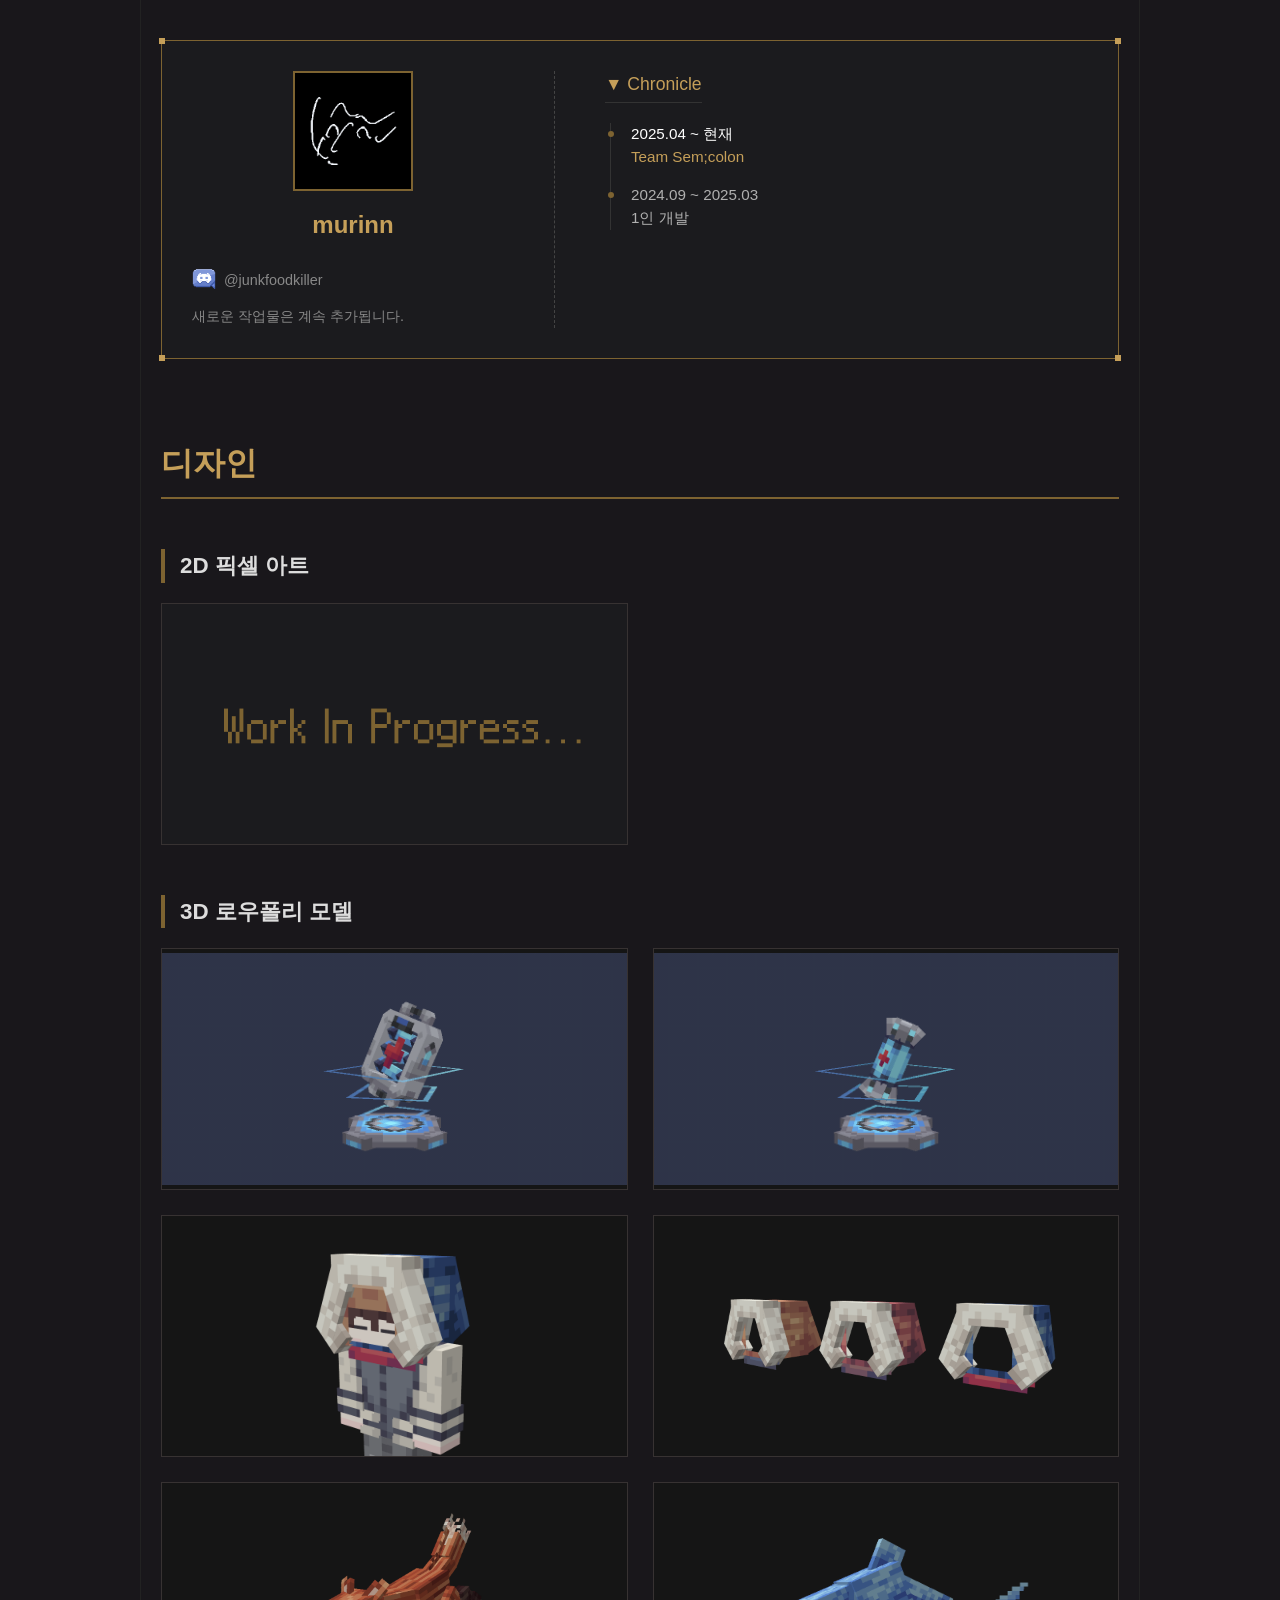
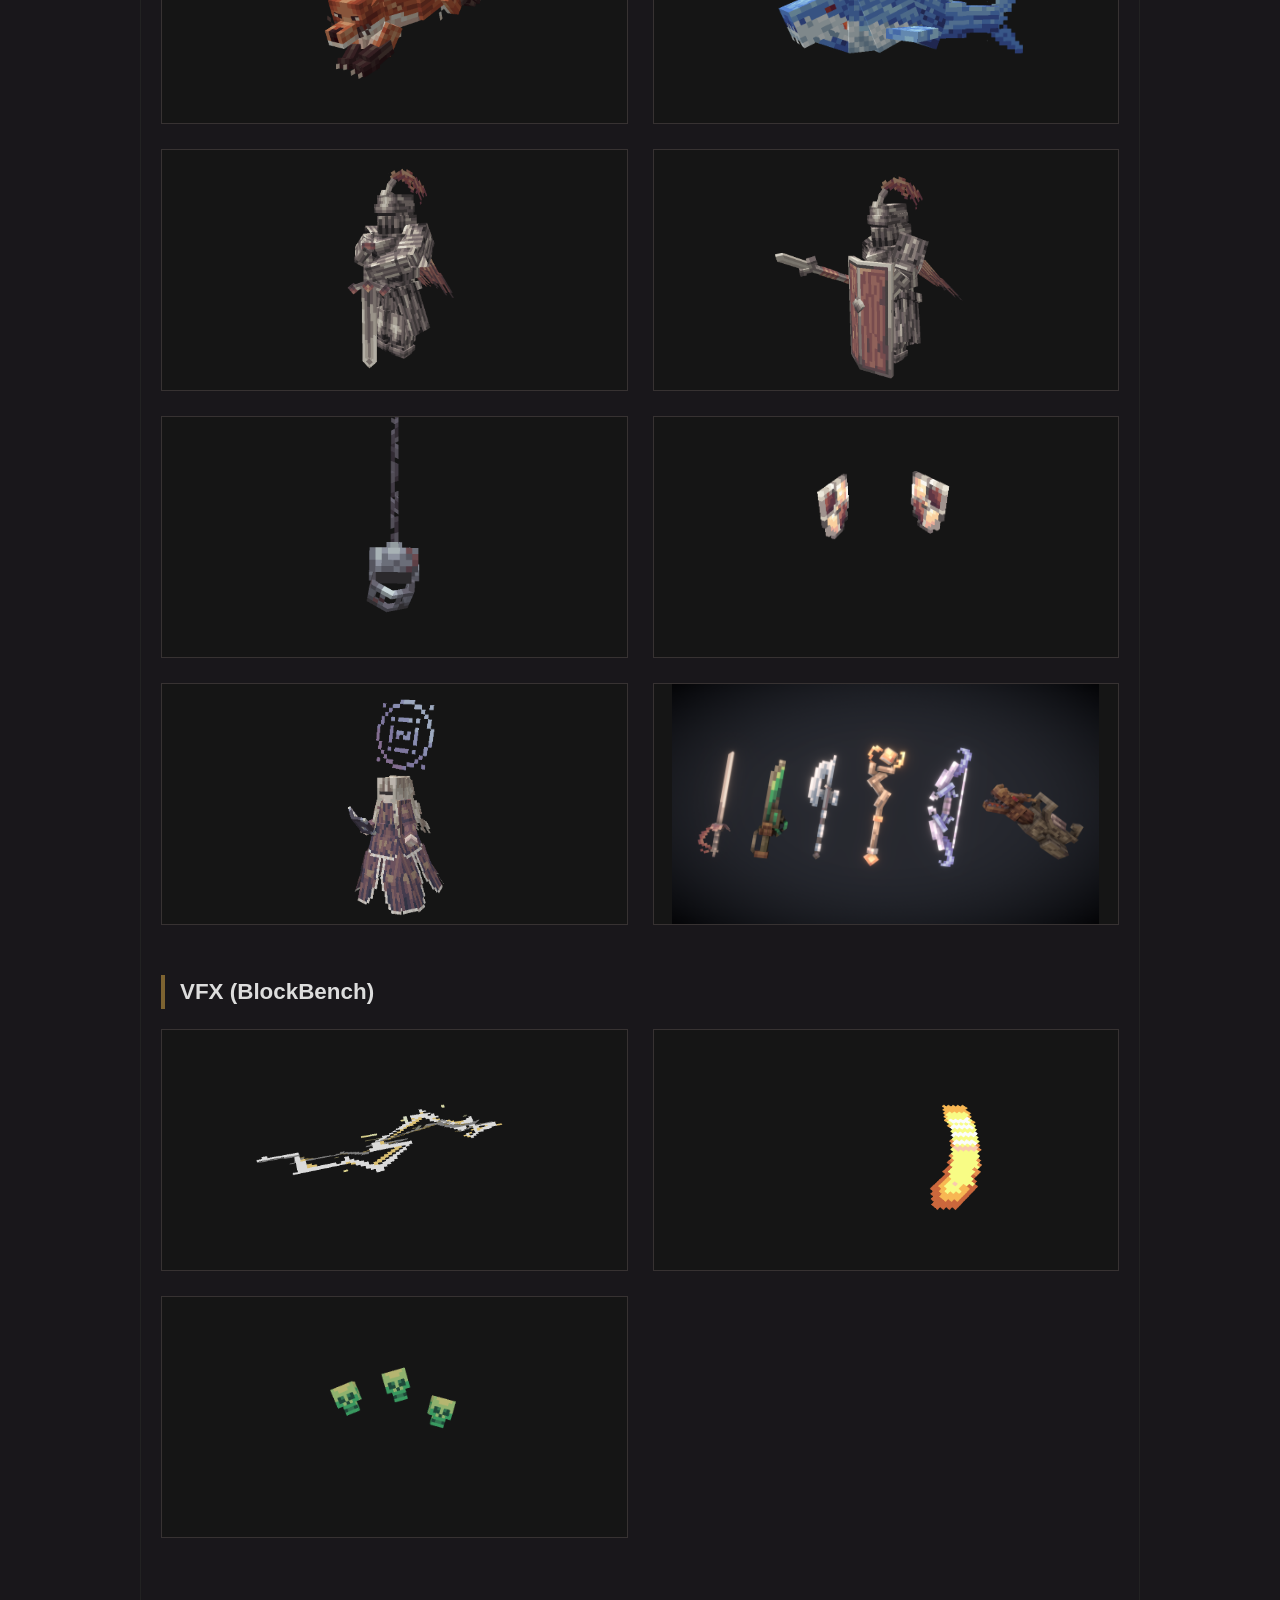
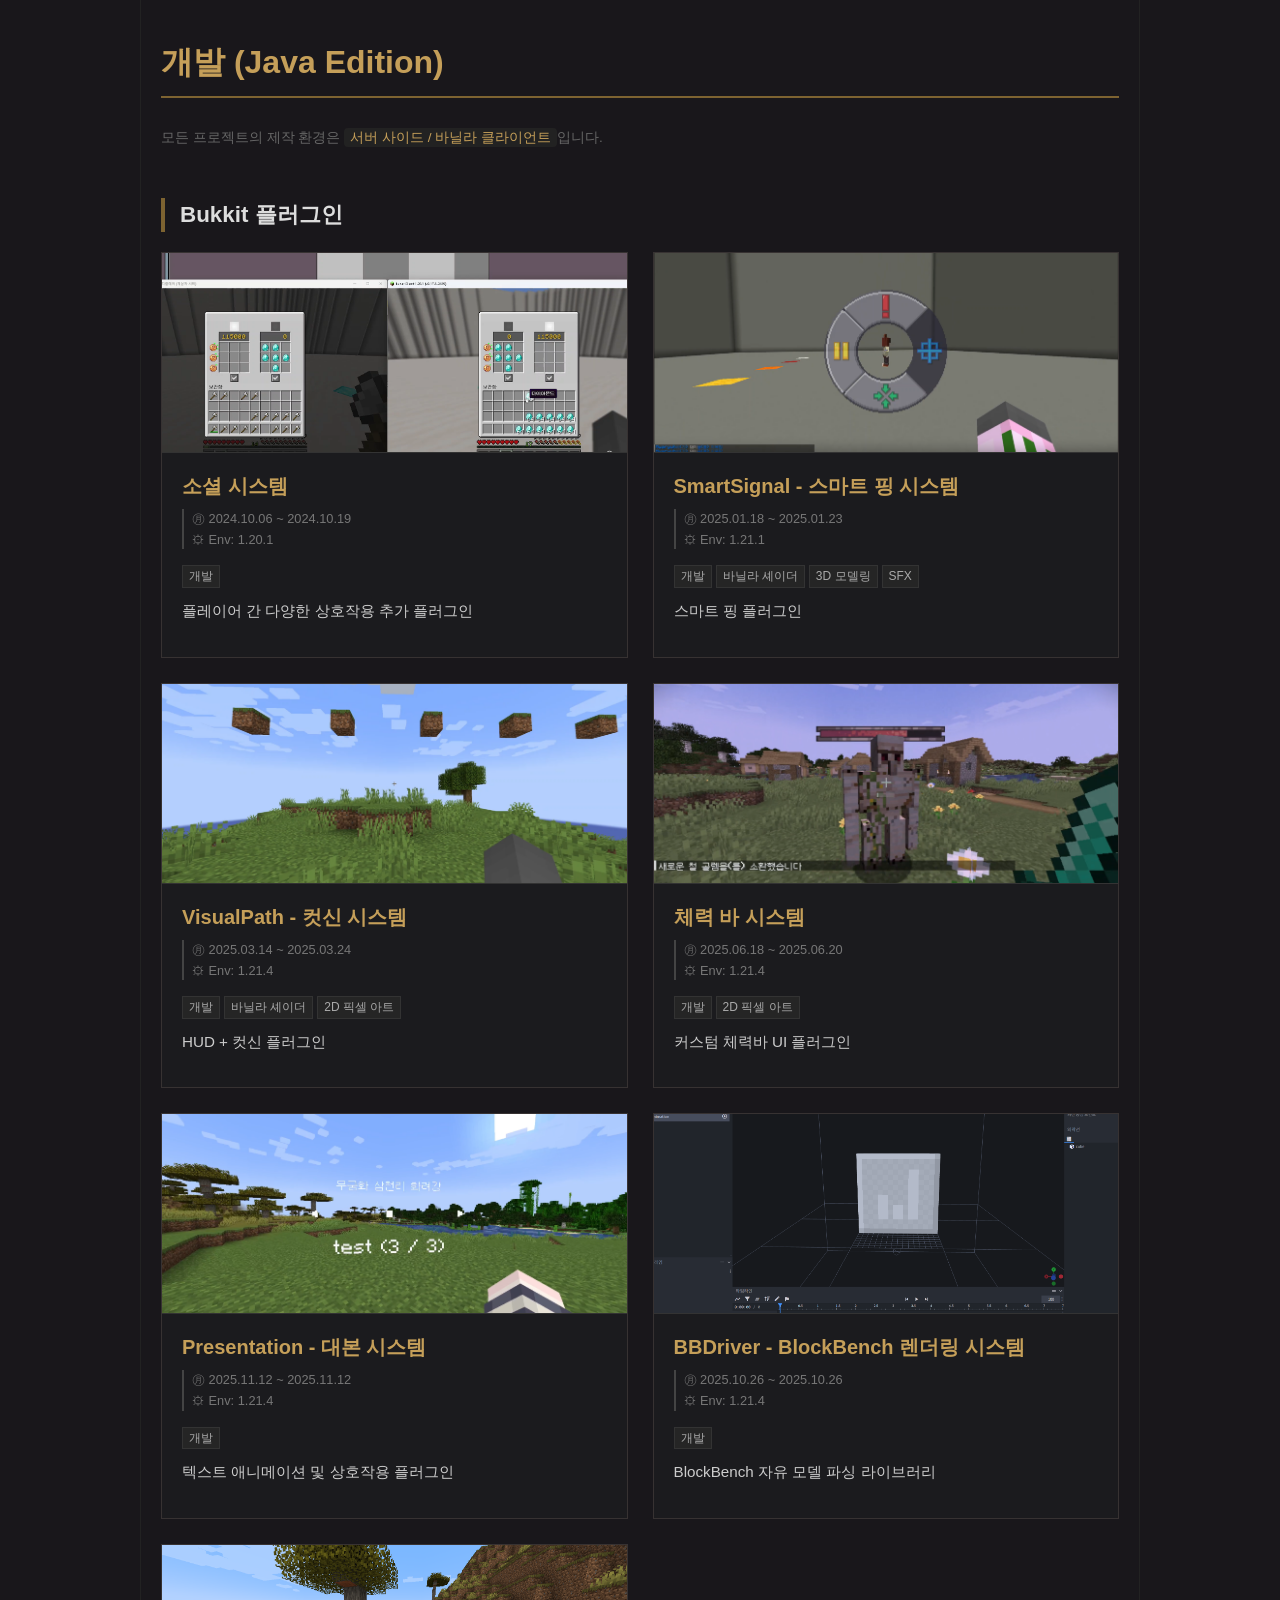
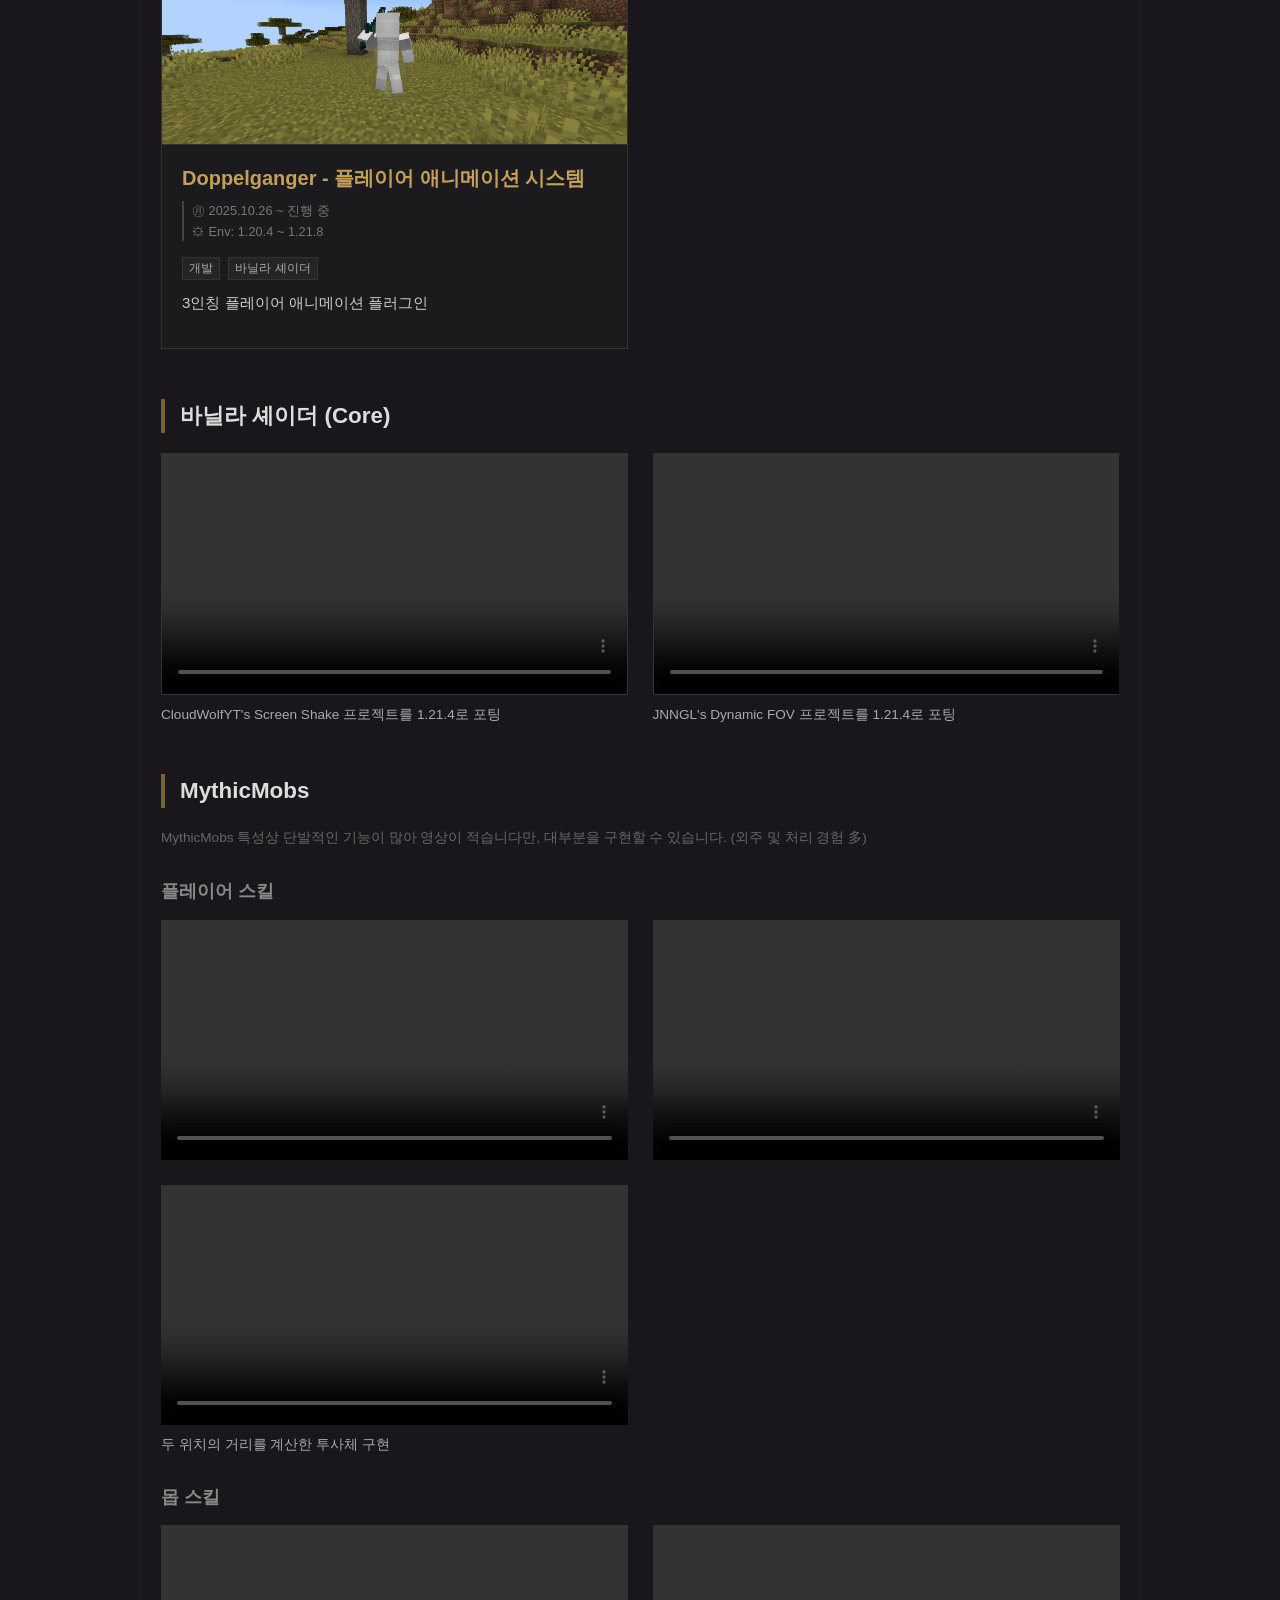
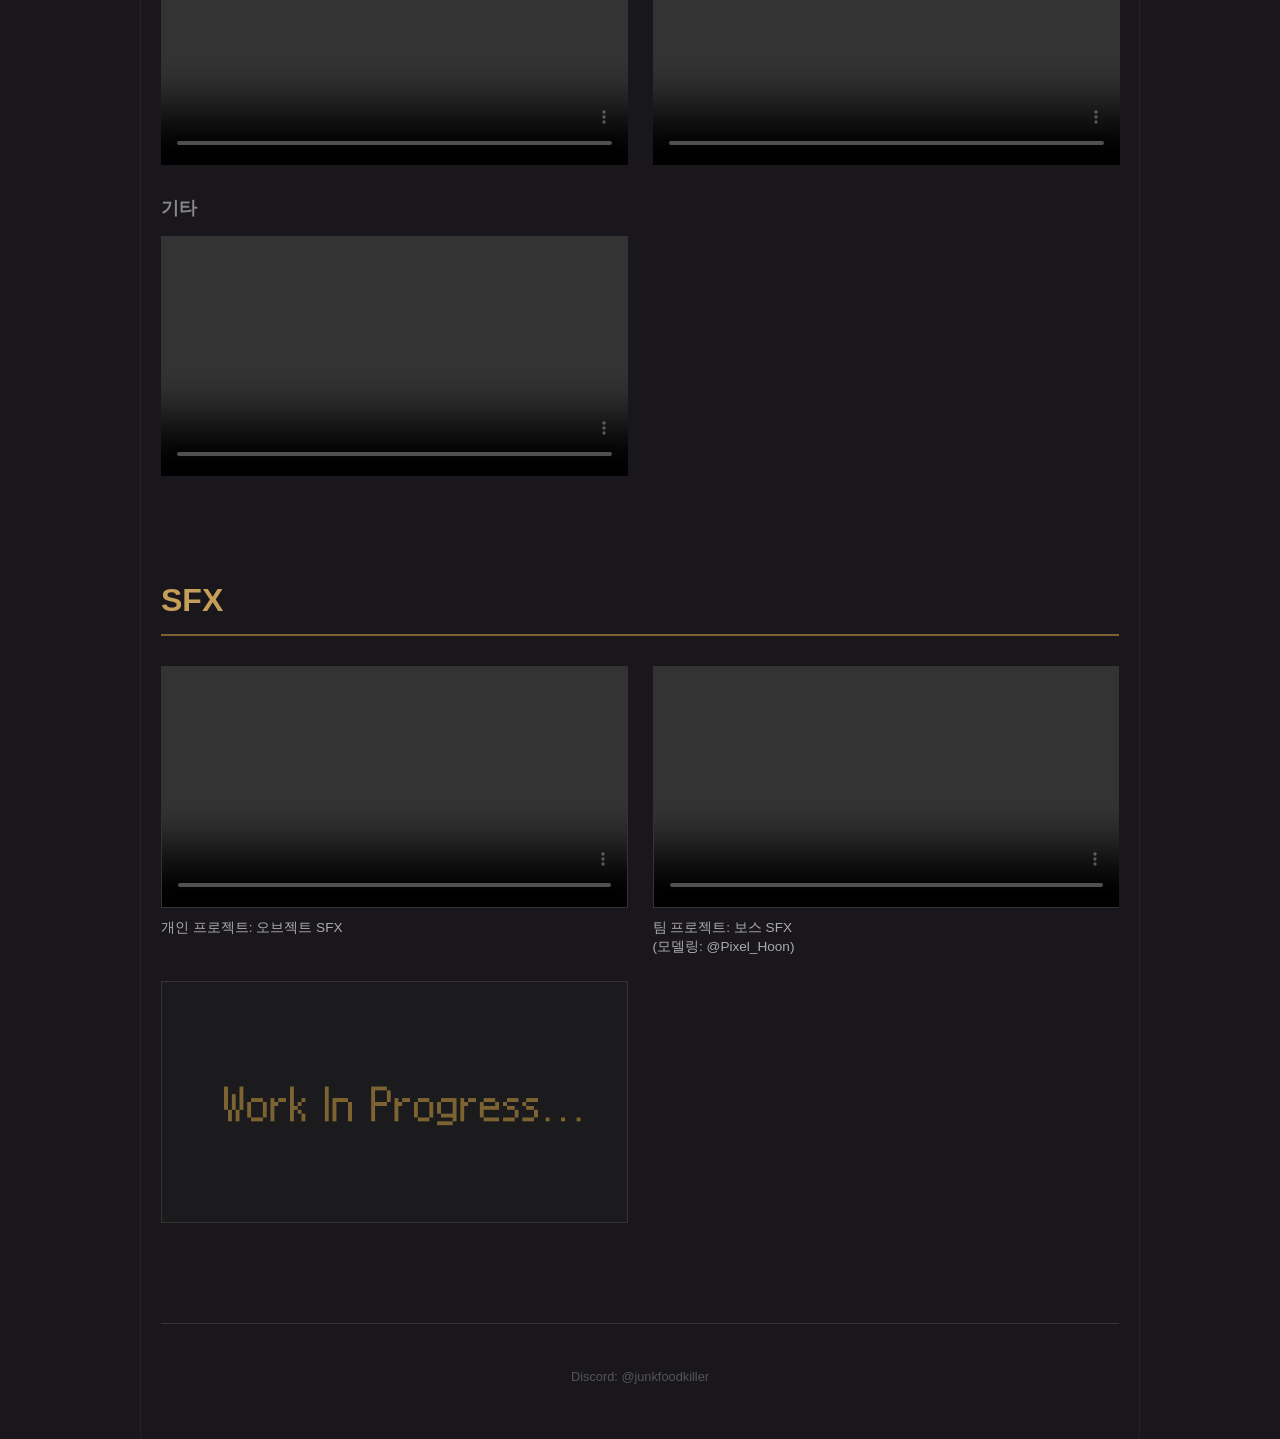
==== index.html @ 07a52782 "Remove email on footer" ====
<!DOCTYPE html>
<html lang="ko">
<head>
    <meta charset="UTF-8">
    <meta name="viewport" content="width=device-width, initial-scale=1.0">
    <title>Archive of murinn</title>
    
    <link rel="icon" type="image/png" href="icon/profile3.png">
    <link rel="stylesheet" href="style.css">
</head>
<body>
    <nav class="side-nav">
        <a href="#profile" class="nav-item active">프로필</a>
        <a href="#design" class="nav-item">디자인</a>
        <a href="#dev" class="nav-item">개발</a>
        <a href="#sfx" class="nav-item">SFX</a>
    </nav>
    
    <div class="wrapper">
        <header class="profile-section" id="profile">
            <div class="corner tl"></div><div class="corner tr"></div>
            <div class="corner bl"></div><div class="corner br"></div>

            <div class="profile-info">
                <img src="icon/profile4.png" alt="Profile" class="profile-img">
                <h1 class="profile-name">murinn</h1>
                <p class="profile-detail"><img src="icon/discord.png" class="icon-small">@junkfoodkiller</p>
                <p class="profile-detail">새로운 작업물은 계속 추가됩니다.</p>
            </div>

            <div class="profile-history">
                <div class="history-title">▼ Chronicle</div>
                <ul class="timeline">
                    <li>
                        <span style="color:#fff;">2025.04 ~ 현재</span><br>
                        <span style="color:var(--text-gold);">Team Sem;colon</span>
                    </li>
                    <li>
                        <span>2024.09 ~ 2025.03</span><br>
                        1인 개발
                    </li>
                </ul>
            </div>
        </header>

        

        <section id="design">
            <h2 class="main-category">디자인</h2>

            <h3 class="sub-category">2D 픽셀 아트</h3>
            <div class="grid-container">
                <div class="media-card"><img src="icon/wip.png" class="media-content"></div>
            </div>

            <h3 class="sub-category">3D 로우폴리 모델</h3>
            <div class="grid-container">
                <div class="media-card"><img src="gif/3D/health_pack.gif" class="media-content"></div>
                <div class="media-card"><img src="gif/3D/health_pack_mini.gif" class="media-content"></div>
                <div class="media-card"><img src="png/3D/fur_hood_blue.png" class="media-content"></div>
                <div class="media-card"><img src="png/3D/fur_hood_all.png" class="media-content"></div>
                <div class="media-card"><img src="gif/3D/fox_walk.gif" class="media-content"></div>
                <div class="media-card"><img src="gif/3D/shark_idle.gif" class="media-content"></div>
                <div class="media-card"><img src="gif/3D/knight_sword_idle.gif" class="media-content"></div>
                <div class="media-card"><img src="gif/3D/knight_spear_idle.gif" class="media-content"></div>
                <div class="media-card"><img src="gif/3D/armor_head.gif" class="media-content"></div>
                <div class="media-card"><img src="gif/3D/shields.gif" class="media-content"></div>
                <div class="media-card"><img src="gif/3D/blinded_goddess_idle.gif" class="media-content"></div>
                <div class="media-card"><img src="png/3D/awkworld_weapons.png" class="media-content"></div>
            </div>
            <h3 class="sub-category">VFX (BlockBench)</h3>
            <div class="grid-container">
                <div class="media-card"><img src="gif/vfx/lightning.gif" class="media-content"></div>
                <div class="media-card"><img src="gif/vfx/digital_slash.gif" class="media-content"></div>
                <div class="media-card"><img src="gif/vfx/poison_skull.gif" class="media-content"></div>
            </div>
        </section>



        <section id="dev">
            <h2 class="main-category">개발 (Java Edition)</h2>
            <p class="info-note">모든 프로젝트의 제작 환경은 <span class="code-style">서버 사이드 / 바닐라 클라이언트</span>입니다.</p>
            <h3 class="sub-category">Bukkit 플러그인</h3>
            <div class="grid-container">
                
                <article class="project-card" onclick="openModal(this)">
                    <div class="card-media-area"><img src="png/thumbnail/social.png"></div>
                    <div class="card-info-area">
                        <div>
                            <h4 class="card-title">소셜 시스템</h4>
                            <div class="card-meta-list"><div>㊊ 2024.10.06 ~ 2024.10.19</div><div>⚙ Env: 1.20.1</div></div>
                        </div>
                        <div class="card-desc">
                            <span class="tag">개발</span>
                            <p style="margin-top:8px;">플레이어 간 다양한 상호작용 추가 플러그인</p>
                        </div>
                    </div>
                    <div class="hidden-content">
                        <div class="h-title">소셜 시스템</div>
                        <div class="h-desc">
                            <div class="divider">
                                <span class="tag">개발</span><br><br>
                                제작 기간: 2024.10.06 ~ 2024.10.19<br>
                                제작 환경: 1.20.1
                            </div>
                            플레이어 간 여러 상호작용(파티, 친구 추가, 거래) 기능을 추가합니다.<br>
                        </div>
                        <div class="h-media">
                            <div class="modal-media-item">
                                <video src="video/social/social_party.mp4" class="media-content" loop muted controls></video>
                                <div class="modal-caption">▲ 파티 시스템 (BetterHUD 연동)</div>
                            </div>
                            <div class="modal-media-item">
                                <video src="video/social/social_trade.mp4" class="media-content" loop muted controls></video>
                                <div class="modal-caption">▲ 교환 시스템</div>
                            </div>
                        </div>
                    </div>
                </article>

                <article class="project-card" onclick="openModal(this)">
                    <div class="card-media-area"><img src="png/thumbnail/smart_signal.png"></div>
                    <div class="card-info-area">
                        <div>
                            <h4 class="card-title">SmartSignal - 스마트 핑 시스템</h4>
                            <div class="card-meta-list"><div>㊊ 2025.01.18 ~ 2025.01.23</div><div>⚙ Env: 1.21.1</div></div>
                        </div>
                        <div class="card-desc">
                            <span class="tag">개발</span><span class="tag">바닐라 셰이더</span><span class="tag">3D 모델링</span><span class="tag">SFX</span>
                            <p style="margin-top:8px;">스마트 핑 플러그인</p>
                        </div>
                    </div>
                    <div class="hidden-content">
                        <div class="h-title">SmartSignal - 스마트 핑 시스템</div>
                        <div class="h-desc">
                            <div class="divider">
                                <span class="tag">개발</span><span class="tag">바닐라 셰이더</span><span class="tag">3D 모델링</span><span class="tag">SFX</span><br><br>
                                제작 기간: 2025.01.18 ~ 2025.01.23<br>
                                제작 환경: 1.21.1
                            </div>
                            화면 조작에 방해되지 않는 스마트 핑을 제공합니다.<br>
                            위치 지정 / 엔티티 지정 각각이 적합한 표시를 하며, 파티원과의 거리 계산을 피드백합니다.
                        </div>
                        <div class="h-media">
                            <div class="modal-media-item">
                                <video src="video/smart_signal/smart_signal.mp4" class="media-content" loop controls></video>
                                <div class="modal-caption">▲ 인게임</div>
                                <video src="video/smart_signal/smart_signal_party.mp4" class="media-content" loop controls></video>
                                <div class="modal-caption">▲ 파티원 시점(파티원과의 거리 계산)</div>
                                <video src="video/smart_signal/smart_signal_height.mp4" class="media-content" loop controls></video>
                                <div class="modal-caption">▲ ModelEngine 호환 - 모델의 높이를 고려하여 표시</div>
                                <video src="video/smart_signal/smart_signal_update.mp4" class="media-content" loop controls></video>
                                <div class="modal-caption">▲ 모델링 개선</div>
                            </div>
                        </div>
                    </div>
                </article>

                <article class="project-card" onclick="openModal(this)">
                    <div class="card-media-area"><img src="png/thumbnail/visualpath.png"></div>
                    <div class="card-info-area">
                        <div>
                            <h4 class="card-title">VisualPath - 컷신 시스템</h4>
                            <div class="card-meta-list"><div>㊊ 2025.03.14 ~ 2025.03.24</div><div>⚙ Env: 1.21.4</div></div>
                        </div>
                        <div class="card-desc">
                            <span class="tag">개발</span><span class="tag">바닐라 셰이더</span><span class="tag">2D 픽셀 아트</span>
                            <p style="margin-top:8px;">HUD + 컷신 플러그인</p>
                        </div>
                    </div>

                    <div class="hidden-content">
                        <div class="h-title">VisualPath - 컷신 시스템</div>
                        <div class="h-desc">
                            <div class="divider">
                                <span class="tag">개발</span><span class="tag">바닐라 셰이더</span><span class="tag">2D 픽셀 아트</span><br><br>
                                제작 기간: 2025.03.14 ~ 2025.03.24<br>
                                제작 환경: 1.21.4
                            </div>
                            위치들을 지정하여 각 지점을 자유롭게 이동할 수 있는 컷신을 만듭니다.<br>
                            각 지점에 도착 시 방향키를 통해 다른 지점으로 이동할 수 있으며, HUD와 함께 시각적 연출도 가능합니다.<br>
                        </div>
                        <div class="h-media">
                            <div class="modal-media-item">
                                <video src="video/visualpath/visualpath_test.mp4" class="media-content" loop controls></video>
                                <div class="modal-caption">▲ 인게임</div>
                                <video src="video/visualpath/visualpath.mp4" class="media-content" loop controls></video>
                                <div class="modal-caption">▲ 응용</div>
                                <video src="video/visualpath/visualpath_impl.mp4" class="media-content" loop controls></video>
                                <div class="modal-caption">▲ 응용 - ModelEngine API (테스트용 모델입니다)</div>
                            </div>
                        </div>
                    </div>
                </article>

                <article class="project-card" onclick="openModal(this)">
                    <div class="card-media-area">
                        <img src="png/thumbnail/healthbar.png">
                    </div>
                    <div class="card-info-area">
                        <div>
                            <h4 class="card-title">체력 바 시스템</h4>
                            <div class="card-meta-list"><div>㊊ 2025.06.18 ~ 2025.06.20</div><div>⚙ Env: 1.21.4</div></div>
                        </div>
                        <div class="card-desc">
                            <span class="tag">개발</span><span class="tag">2D 픽셀 아트</span>
                            <p style="margin-top:8px;">커스텀 체력바 UI 플러그인</p>
                        </div>
                    </div>
                    <div class="hidden-content">
                        <div class="h-title">체력 바 시스템</div>
                        <div class="h-desc">
                            <div class="divider">
                                <span class="tag">개발</span><span class="tag">2D 픽셀 아트</span><br><br>
                                제작 기간: 2025.06.18 ~ 2025.06.20<br>
                                제작 환경: 1.21.4
                            </div>
                            엔티티의 남은 체력을 표시합니다.<br>
                            유저가 원하는 UI를 설정할 수 있으며, 패킷을 활용해 Per-Player로 표시합니다.
                        </div>
                        <div class="h-media">
                            <div class="modal-media-item">
                                <video src="video/healthbar/healthbar.mp4" class="media-content" loop controls></video>
                                <video src="video/healthbar/healthbar_attack.mp4" class="media-content" loop controls></video>
                                <div class="modal-caption">▲ 인게임</div>
                            </div>
                        </div>
                    </div>
                </article>

                <article class="project-card" onclick="openModal(this)">
                    <div class="card-media-area">
                        <img src="png/thumbnail/presentation.png">
                    </div>
                    <div class="card-info-area">
                        <div>
                            <h4 class="card-title">Presentation - 대본 시스템</h4>
                            <div class="card-meta-list"><div>㊊ 2025.11.12 ~ 2025.11.12</div><div>⚙ Env: 1.21.4</div></div>
                        </div>
                        <div class="card-desc">
                            <span class="tag">개발</span>
                            <p style="margin-top:8px;">텍스트 애니메이션 및 상호작용 플러그인</p>
                        </div>
                    </div>

                    <div class="hidden-content">
                        <div class="h-title">Presentation - 대본 시스템</div>
                        <div class="h-desc">
                            <div class="divider">
                                <span class="tag">개발</span><br><br>
                                제작 기간: 2025.11.12 ~ 2025.11.12<br>
                                제작 환경: 1.21.4
                            </div>
                            팀 프로젝트에서 사용된 시스템입니다.<br>
                            yaml을 파싱, 유저가 원하는 문구를 페이지 단위로 표시할 수 있습니다.<br><br>
                            태그: <br>
                            - &lt;pause:틱&gt; : 해당 부분에서 틱만큼 멈춤<br>
                            - &lt;event:문자열&gt; : ScriptPointEvent를 호출 / <span class="code-style">.getPoint()</span>를 통해 문자열에 따른 처리 지원
                        </div>
                        <div class="h-media">
                            <div class="modal-media-item">
                                <video src="video/presentation/presentation.mp4" class="media-content" loop controls></video>
                                <div class="modal-caption">▲ 인게임</div>
                            </div>
                        </div>
                    </div>
                </article>

                <article class="project-card" onclick="openModal(this)">
                    <div class="card-media-area"><img src="png/thumbnail/bbdriver.png"></div>
                    <div class="card-info-area">
                        <div>
                            <h4 class="card-title">BBDriver - BlockBench 렌더링 시스템</h4>
                            <div class="card-meta-list"><div>㊊ 2025.10.26 ~ 2025.10.26</div><div>⚙ Env: 1.21.4</div>
                        </div>
                        <div class="card-desc">
                            <span class="tag">개발</span>
                            <p style="margin-top:8px;">BlockBench 자유 모델 파싱 라이브러리</p>
                        </div>
                    </div>

                    <div class="hidden-content">
                        <div class="h-title">BBDriver - BlockBench 렌더링 시스템</div>
                        <div class="h-desc">
                            <div class="divider">
                                <span class="tag">개발</span><br><br>
                                제작 기간: 2025.10.26 ~ 2025.10.26<br>
                                제작 환경: 1.21.4
                            </div>
                            BlockBench로 제작된 .bbmodel 파일을 파싱하는 라이브러리 플러그인입니다.<br>
                            그룹(bone) 계층: 부모-자식 관계 설정, 애니메이션 재생 등 핵심적인 요소들을 인게임에서 렌더링합니다.
                        </div>
                        <div class="h-media">
                            <div class="modal-media-item">
                                <video src="video/bbdriver/bbdriver.mp4" class="media-content" loop controls></video>
                                <div class="modal-caption">▲ 바닐라 아이템의 회전 중심점을 바꾼 애니메이션</div>
                                <video src="video/bbdriver/bbdriver_fk.mp4" class="media-content" loop controls></video>
                                <div class="modal-caption">▲ Forward Kinematics 구현</div>
                            </div>
                        </div>
                    </div>
                </article>

                <article class="project-card" onclick="openModal(this)">
                    <div class="card-media-area"><img src="png/thumbnail/doppelganger.png"></div>
                    <div class="card-info-area">
                        <div>
                            <h4 class="card-title">Doppelganger - 플레이어 애니메이션 시스템</h4>
                            <div class="card-meta-list"><div>㊊ 2025.10.26 ~ 진행 중</div><div>⚙ Env: 1.20.4 ~ 1.21.8</div></div>
                        </div>
                        <div class="card-desc">
                            <span class="tag">개발</span> <span class="tag">바닐라 셰이더</span>
                            <p style="margin-top:8px;">3인칭 플레이어 애니메이션 플러그인</p>
                        </div>
                    </div>

                    <div class="hidden-content">
                        <div class="h-title">Doppelganger - 플레이어 애니메이션 시스템</div>
                        <div class="h-desc">
                            <div class="divider">
                                <span class="tag">개발</span>
                                <span class="tag">바닐라 셰이더</span><br><br>
                                제작 기간: 2025.10.26 ~ 진행 중<br>
                                제작 환경: 1.20.4 ~ 1.21.8
                            </div>
                            BBDriver 라이브러리를 활용한 플레이어 애니메이션 시스템입니다.<br>
                            BlockBench를 통해 제작된 애니메이션을 재생할 수 있습니다.<br>
                            모델의 텍스쳐 없이 플레이어의 고유 스킨을 사용하며, 스킨의 Slim 여부에 따라 자동으로 모델이 적용됩니다.
                        </div>
                        <div class="h-media">
                            <div class="modal-media-item">
                                <video src="video/doppelganger/doppelganger_test.mp4" class="media-content" loop controls></video>
                                <div class="modal-caption">▲ 테스트 영상</div>
                            </div>
                        </div>
                    </div>
                </article>

            </div>

            <h3 class="sub-category">바닐라 셰이더 (Core)</h3>
            <div class="grid-container">
                <div>
                    <div class="media-card">
                        <video src="video/shaders/screen_shake.mp4" class="media-content" loop muted controls></video>
                    </div>
                    <div class="media-desc-outer">CloudWolfYT's Screen Shake 프로젝트를 1.21.4로 포팅</div>
                </div>
                <div>
                    <div class="media-card">
                        <video src="video/shaders/dynamic_fov.mp4" class="media-content" loop muted controls></video>
                    </div>
                    <div class="media-desc-outer">JNNGL's Dynamic FOV 프로젝트를 1.21.4로 포팅</div>
                </div>
            </div>


            <h3 class="sub-category">MythicMobs</h3>
            <p class="info-note">MythicMobs 특성상 단발적인 기능이 많아 영상이 적습니다만, 대부분을 구현할 수 있습니다. (외주 및 처리 경험 多)</p>
            <div class="sub-sub-category">플레이어 스킬</div>
            <div class="grid-container">
                <div><video src="video/skills/skill_parried.mp4" class="media-content" loop controls></video></div>
                <div><video src="video/skills/skill_shield.mp4" class="media-content" loop controls></video></div>
                <div>
                    <video src="video/skills/skill_shark.mp4" class="media-content" loop controls></video>
                    <div class="media-desc-outer">두 위치의 거리를 계산한 투사체 구현</div>
                </div>
            </div>

            <div class="sub-sub-category">몹 스킬</div>
            <div class="grid-container">
                <video src="video/skills/yumra.mp4" class="media-content" loop muted controls></video>
                <video src="video/mobs/awkworld_boss_1.mp4" class="media-content" loop muted controls></video>
            </div>

            <div class="sub-sub-category">기타</div>
            <div class="grid-container">
                <video src="video/skills/health_pack.mp4" class="media-content" loop controls></video>
            </div>
        </section>



         <section id="sfx">
            <h2 class="main-category">SFX</h2>
            <div class="grid-container">
                <div>
                    <div class="media-card">
                        <video src="video/sfx/sfx_phone.mp4" class="media-content" loop controls></video>
                    </div>
                    <div class="media-desc-outer">개인 프로젝트: 오브젝트 SFX</div>
                </div>
                <div>
                    <div class="media-card">
                        <video src="video/sfx/sfx_chigi.mov" class="media-content" loop controls></video>
                    </div>
                    <div class="media-desc-outer">팀 프로젝트: 보스 SFX<br>(모델링: @Pixel_Hoon)</div>
                </div>
                <div class="media-card"><img src="icon/wip.png" class="media-content"></div>
            </div>
        </section>

        <footer>
            <p>Discord: @junkfoodkiller</p>
        </footer>

    </div>
    <div class="modal-overlay" id="modal" onclick="closeModal(event)">
        <div class="modal-window" onclick="event.stopPropagation()">
            <span class="close-btn" onclick="closeModal(event)">×</span>
            <div class="modal-body" id="modalBody">
            </div>
        </div>
    </div>
    <script src="script.js"></script>
</body>
</html>
---- style.css ----
@font-face {
    font-family: 'galmuri';
    src: url('font/Galmuri9.ttf') format('truetype');
}

.icon-small {
    width: 24px;
    height: 24px;
    vertical-align: -6px;
    margin-right: 8px; 
}

:root {
    --bg-color: #19171b;
    --card-bg: #1b1b1e;
    --text-main: #b0b0b0;
    --text-gold: #c59f59;
    --border-gold: #7d6331;
    --border-dim: #373232;
    --main-font: 'galmuri', 'Pixelify Sans', sans-serif; 
}

body {
    background-color: var(--bg-color);
    color: var(--text-main);
    font-family: var(--main-font);
    margin: 0;
    padding: 0;
    line-height: 1.5;
    -webkit-font-smoothing: none;
}

* { box-sizing: border-box; }
a { text-decoration: none; color: inherit; }
ul { list-style: none; padding: 0; margin: 0; }

.wrapper {
    max-width: 1000px;
    margin: 0 auto;
    padding: 40px 20px;
    border-left: 1px solid #222;
    border-right: 1px solid #222;
    min-height: 100vh;
}

.profile-section {
    display: flex;
    gap: 40px;
    margin-bottom: 80px;
    border: 1px solid var(--border-gold);
    background: rgb(27, 27, 30);
    padding: 30px;
    position: relative;
}

.corner { position: absolute; width: 6px; height: 6px; background: var(--text-gold); }
.tl { top: -3px; left: -3px; } .tr { top: -3px; right: -3px; }
.bl { bottom: -3px; left: -3px; } .br { bottom: -3px; right: -3px; }

.profile-info {
    flex: 1;
    text-align: center;
    border-right: 1px dashed #444;
    padding-right: 40px;
    display: flex;
    flex-direction: column;
    align-items: center;
    justify-content: center;
}

.profile-img {
    width: 120px;
    height: 120px;
    background-color: #000;
    border: 2px solid var(--border-gold);
    object-fit: cover;
}

.profile-name {
    color: var(--text-gold);
    font-size: 1.5rem;
    margin-bottom: 10px;
}

.profile-detail {
    font-size: 0.9rem;
    color: #888;
    margin-bottom: 0px;
    align-self: flex-start;
}

.profile-history {
    flex: 1.5;
    padding-left: 10px;
}

.history-title {
    color: var(--text-gold);
    font-size: 1.1rem;
    margin-bottom: 20px;
    border-bottom: 1px solid #333;
    padding-bottom: 5px;
    display: inline-block;
}

.timeline li {
    position: relative;
    padding-left: 20px;
    margin-bottom: 15px;
    font-size: 0.95rem;
}

.timeline li::before {
    content: '';
    position: absolute;
    left: -3px;
    top: 8px;
    width: 6px;
    height: 6px;
    background-color: var(--border-gold);
    border-radius: 50%;
}
.timeline {
    border-left: 1px solid #333;
    margin-left: 5px;
}

@media (max-width: 768px) {
    .profile-section { flex-direction: column; gap: 30px; }
    .profile-info { border-right: none; border-bottom: 1px dashed #444; padding-right: 0; padding-bottom: 30px; }
}


section { margin-bottom: 100px; }

.main-category {
    font-size: 2rem;
    color: var(--text-gold);
    border-bottom: 2px solid var(--border-gold);
    padding-bottom: 10px;
    margin-bottom: 30px;
}

.sub-category {
    font-size: 1.4rem;
    color: #ddd;
    margin-top: 50px;
    margin-bottom: 20px;
    padding-left: 15px;
    border-left: 4px solid var(--border-gold);
}

.sub-sub-category {
    font-size: 1.1rem;
    color: #888;
    margin-top: 30px;
    margin-bottom: 15px;
    font-weight: bold;
}

.info-note {
    font-size: 0.85rem;
    color: #666;
    margin-bottom: 20px;
}
.code-style {
    background: #222;
    padding: 2px 6px;
    color: var(--text-gold);
    border-radius: 4px;
}

.grid-container {
    display: grid;
    grid-template-columns: repeat(2, 1fr);
    gap: 25px;
}
@media (max-width: 700px) {
    .grid-container { grid-template-columns: 1fr; }
}


.media-card {
    background-color: #000;
    border: 1px solid var(--border-dim);
    padding: 0px;
    transition: all 0.3s;
}
.media-card:hover {
    border-color: var(--text-gold);
    box-shadow: 0 0 10px rgba(197, 160, 89, 0.2);
}

.media-content {
    width: 100%;
    height: 240px;
    object-fit: contain;
    display: block;
    background: #151515;
}

.media-caption {
    padding: 10px 5px;
    font-size: 0.9rem;
    color: #999;
    text-align: center;
}

.media-desc-outer {
    margin-top: 10px;
    font-size: 0.85rem;
    color: #aaa;
    line-height: 1.4;
}


.project-card {
    background-color: var(--card-bg);
    border: 1px solid var(--border-dim);
    display: flex;
    flex-direction: column;
    transition: transform 0.2s, border-color 0.3s;
    cursor: pointer;
}

.project-card:hover {
    transform: translateY(-4px);
    border-color: var(--border-gold);
}

.card-media-area {
    width: 100%;
    height: 200px;
    background-color: #000;
    border-bottom: 1px solid #333;
    overflow: hidden;
}

.card-media-area img, 
.card-media-area video {
    width: 100%;
    height: 100%;
    object-fit: cover;
    opacity: 1.0;
    transition: opacity 0.3s;
}
.project-card:hover .card-media-area img { opacity: 1; }

.card-info-area {
    padding: 20px;
    flex: 1;
    display: flex;
    flex-direction: column;
    justify-content: space-between;
}

.card-title {
    font-size: 1.25rem;
    color: var(--text-gold);
    margin: 0 0 10px 0;
    line-height: 1.3;
}

.card-meta-list {
    font-size: 0.8rem;
    color: #777;
    margin-bottom: 15px;
    border-left: 2px solid #444;
    padding-left: 8px;
}
.card-meta-list div { margin-bottom: 2px; }

.card-desc {
    font-size: 0.95rem;
    color: #ccc;
    line-height: 1.4;
}

.tag {
    display: inline-block;
    background: #252525;
    color: #aaa;
    font-size: 0.75rem;
    padding: 2px 6px;
    margin-right: 4px;
    margin-bottom: 4px;
    border: 1px solid #333;
}

.hidden-content { display: none; }

.modal-overlay {
    display: none;
    position: fixed;
    top: 0; left: 0; width: 100%; height: 100%;
    background: rgba(0, 0, 0, 0.85);
    z-index: 9999;
    align-items: center;
    justify-content: center;
    backdrop-filter: blur(2px);
}

.modal-overlay.active { display: flex; }

.modal-window {
    background: #151515;
    width: 90%;
    max-width: 900px;
    max-height: 90vh;
    border: 2px solid var(--border-gold);
    padding: 0;
    position: relative;
    box-shadow: 0 0 30px rgba(197, 160, 89, 0.15);
    overflow-y: auto;
    display: flex;
    flex-direction: column;
}

.divider {
    background: none; 
    border: none;
    border-bottom: 1px solid rgba(125, 99, 49, 0.5);
    padding: 0 0 15px 0; 
    margin-bottom: 20px; 
    padding-left: 0;
    padding-right: 0;
}

.close-btn {
    position: absolute;
    top: 15px; right: 15px;
    font-size: 2rem;
    color: var(--text-gold);
    cursor: pointer;
    line-height: 0.5;
    z-index: 10;
}
.close-btn:hover { color: #fff; }

.modal-body { padding: 40px; }

.modal-title { 
    font-size: 2rem; 
    color: var(--text-gold); 
    border-bottom: 1px dashed #444; 
    padding-bottom: 15px; 
    margin-bottom: 20px;
}

.modal-desc { 
    font-size: 1rem; 
    color: #ccc; 
    margin-bottom: 30px; 
    line-height: 1.6; 
}

.modal-media-list { 
    display: flex; 
    flex-direction: column; 
    gap: 30px; 
}

.modal-media-item img, 
.modal-media-item video {
    width: 100%;
    height: 100%;
    border: 1px solid #333;
    display: block;
}

.modal-caption {
    margin-top: 10px;
    text-align: center;
    color: #777;
    font-size: 0.9rem;
    margin-bottom: 10px;
}

footer {
    margin-top: 100px;
    border-top: 1px solid #333;
    padding-top: 30px;
    text-align: center;
    color: #555;
    font-size: 0.8rem;
}


html {
    scroll-behavior: smooth;
}

.side-nav {
    position: fixed;
    right: 75px;
    top: 50%;
    transform: translateY(-50%);
    display: flex;
    flex-direction: column;
    gap: 20px;
    z-index: 100;
    
    border-left: 2px solid #333;
    padding-left: 12px;
}

.nav-item {
    color: #666;
    font-size: 0.9rem;
    transition: all 0.3s;
    position: relative;
    font-family: var(--main-font);
    cursor: pointer;
}

.nav-item:hover,
.nav-item.active {
    color: var(--text-gold);
    transform: translateX(5px);
    font-weight: bold;
    text-shadow: 0 0 5px rgba(197, 160, 89, 0.3);
}

.nav-item.active::before {
    content: '';
    position: absolute;
    left: -20px;
    top: 50%;
    transform: translateY(-50%);
    width: 5px;
    height: 5px;
    background-color: var(--text-gold);
    box-shadow: 0 0 5px var(--text-gold);
}

@media (max-width: 1300px) {
    .side-nav {
        display: none;
    }
}
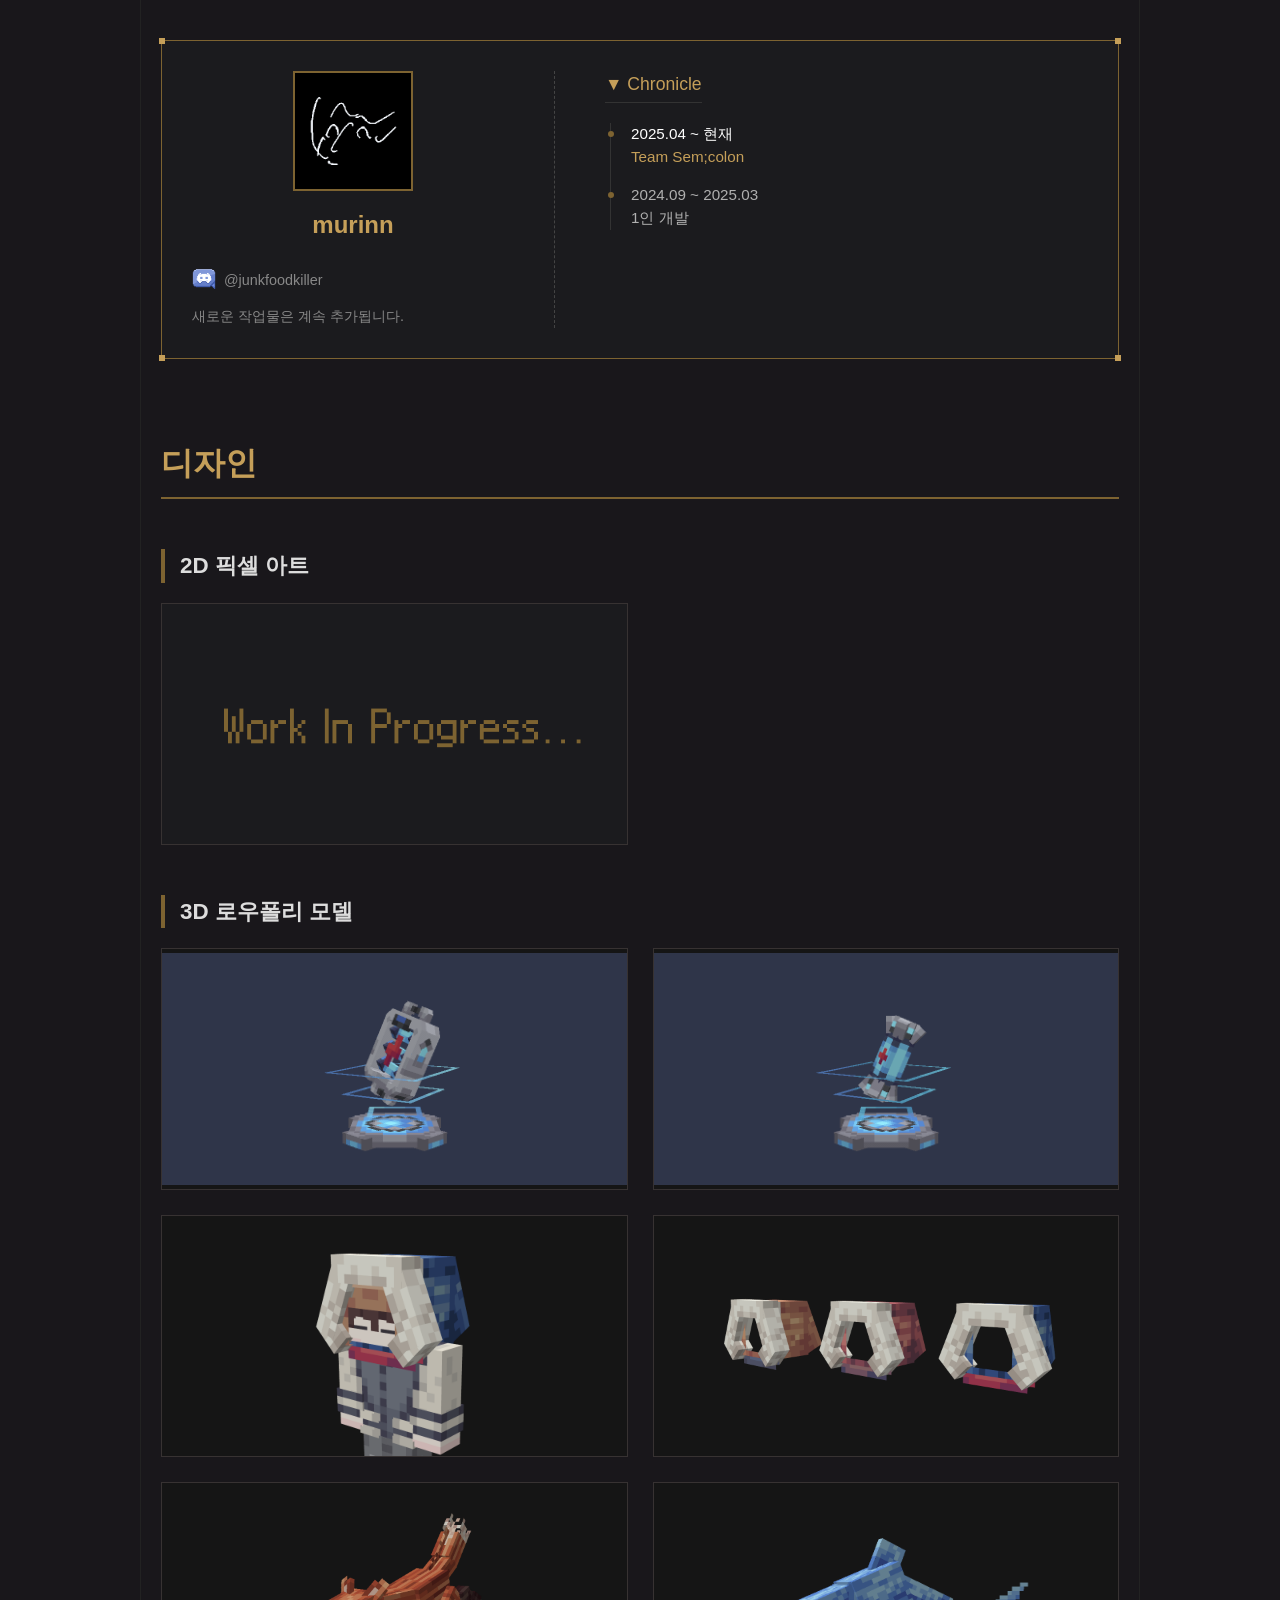
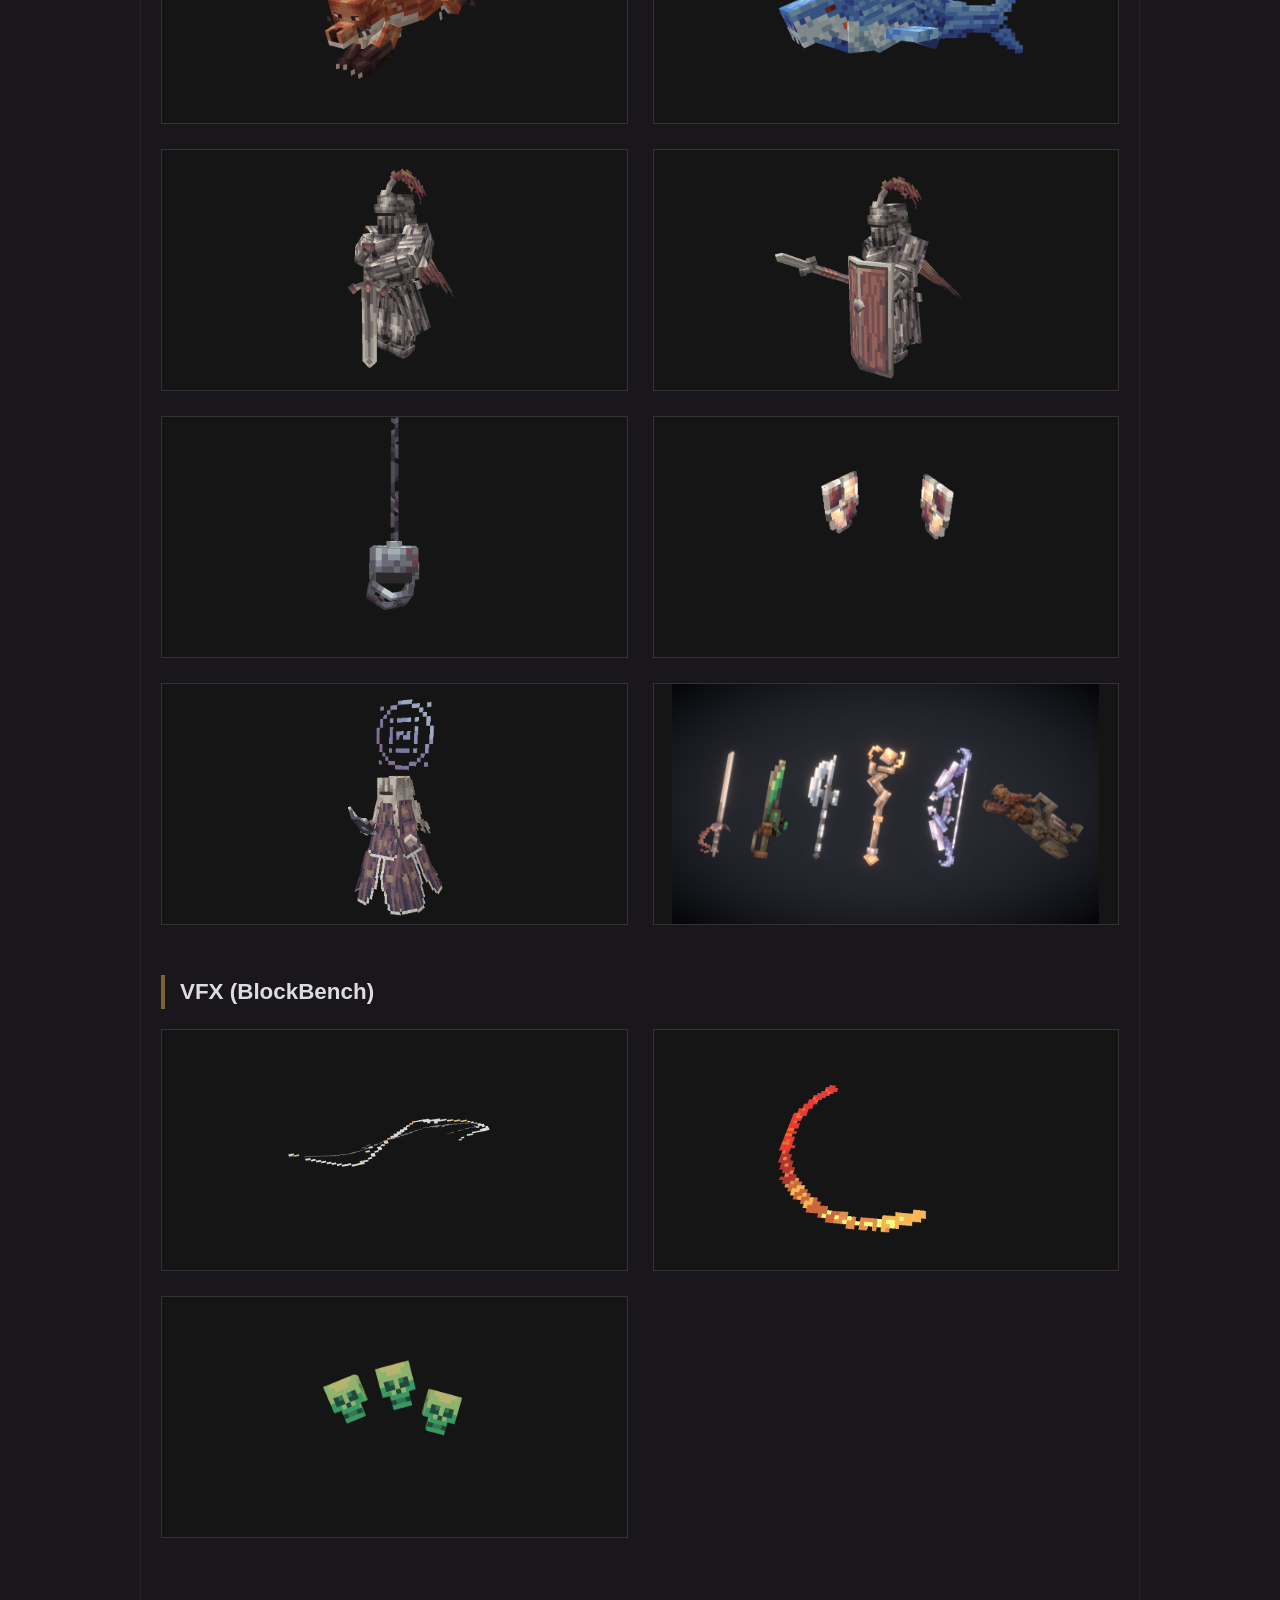
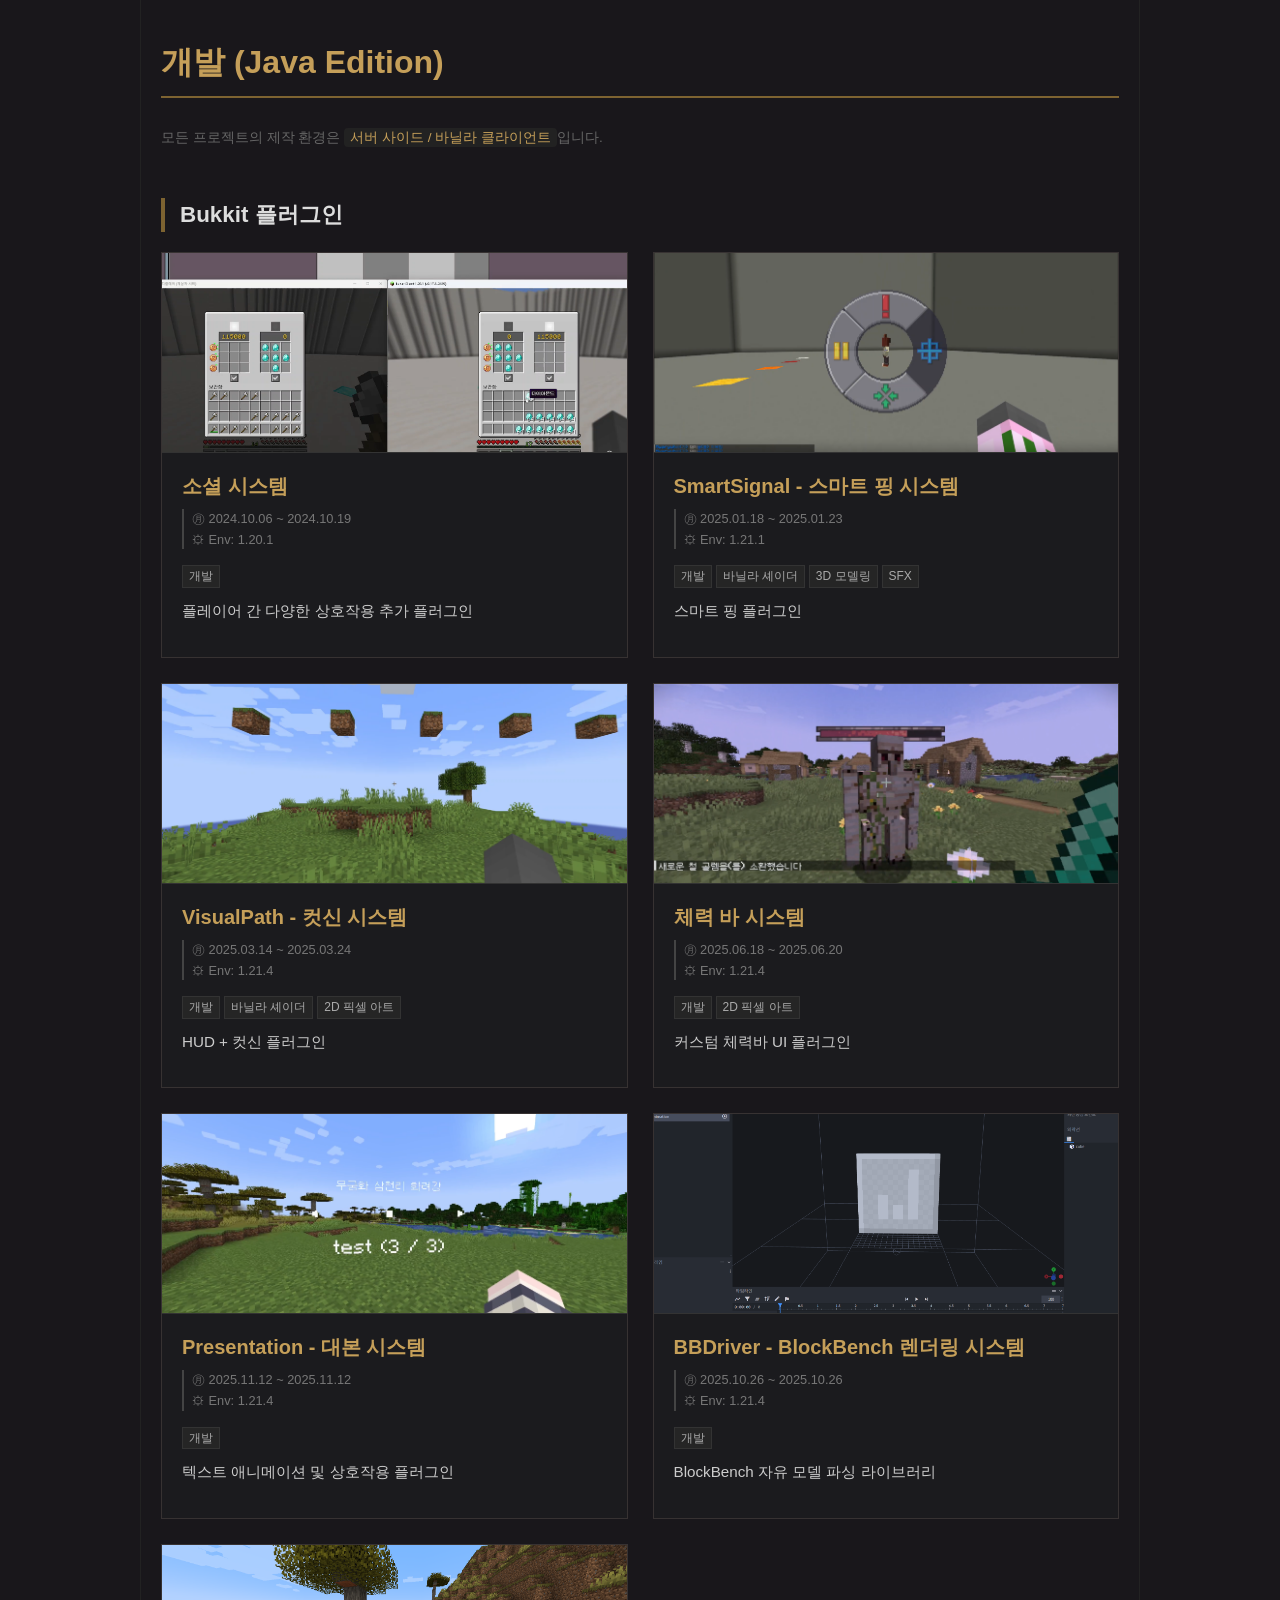
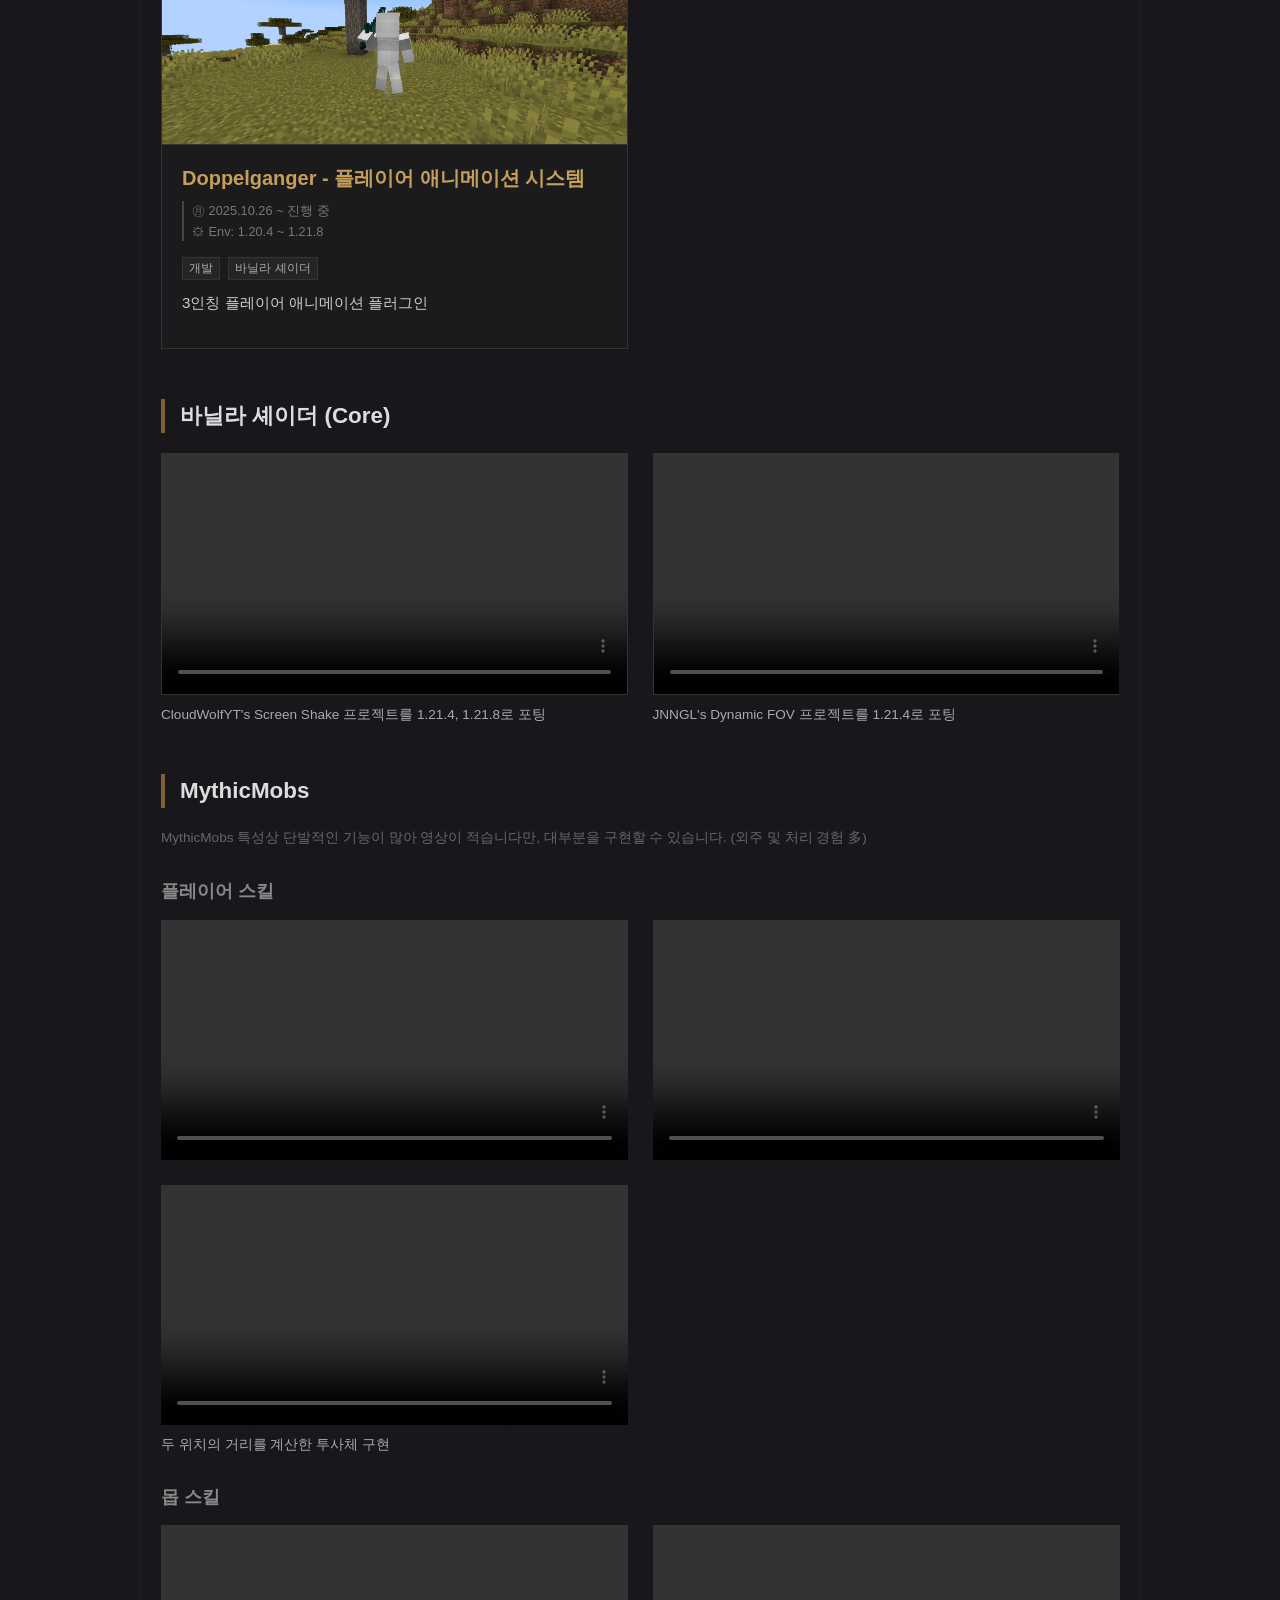
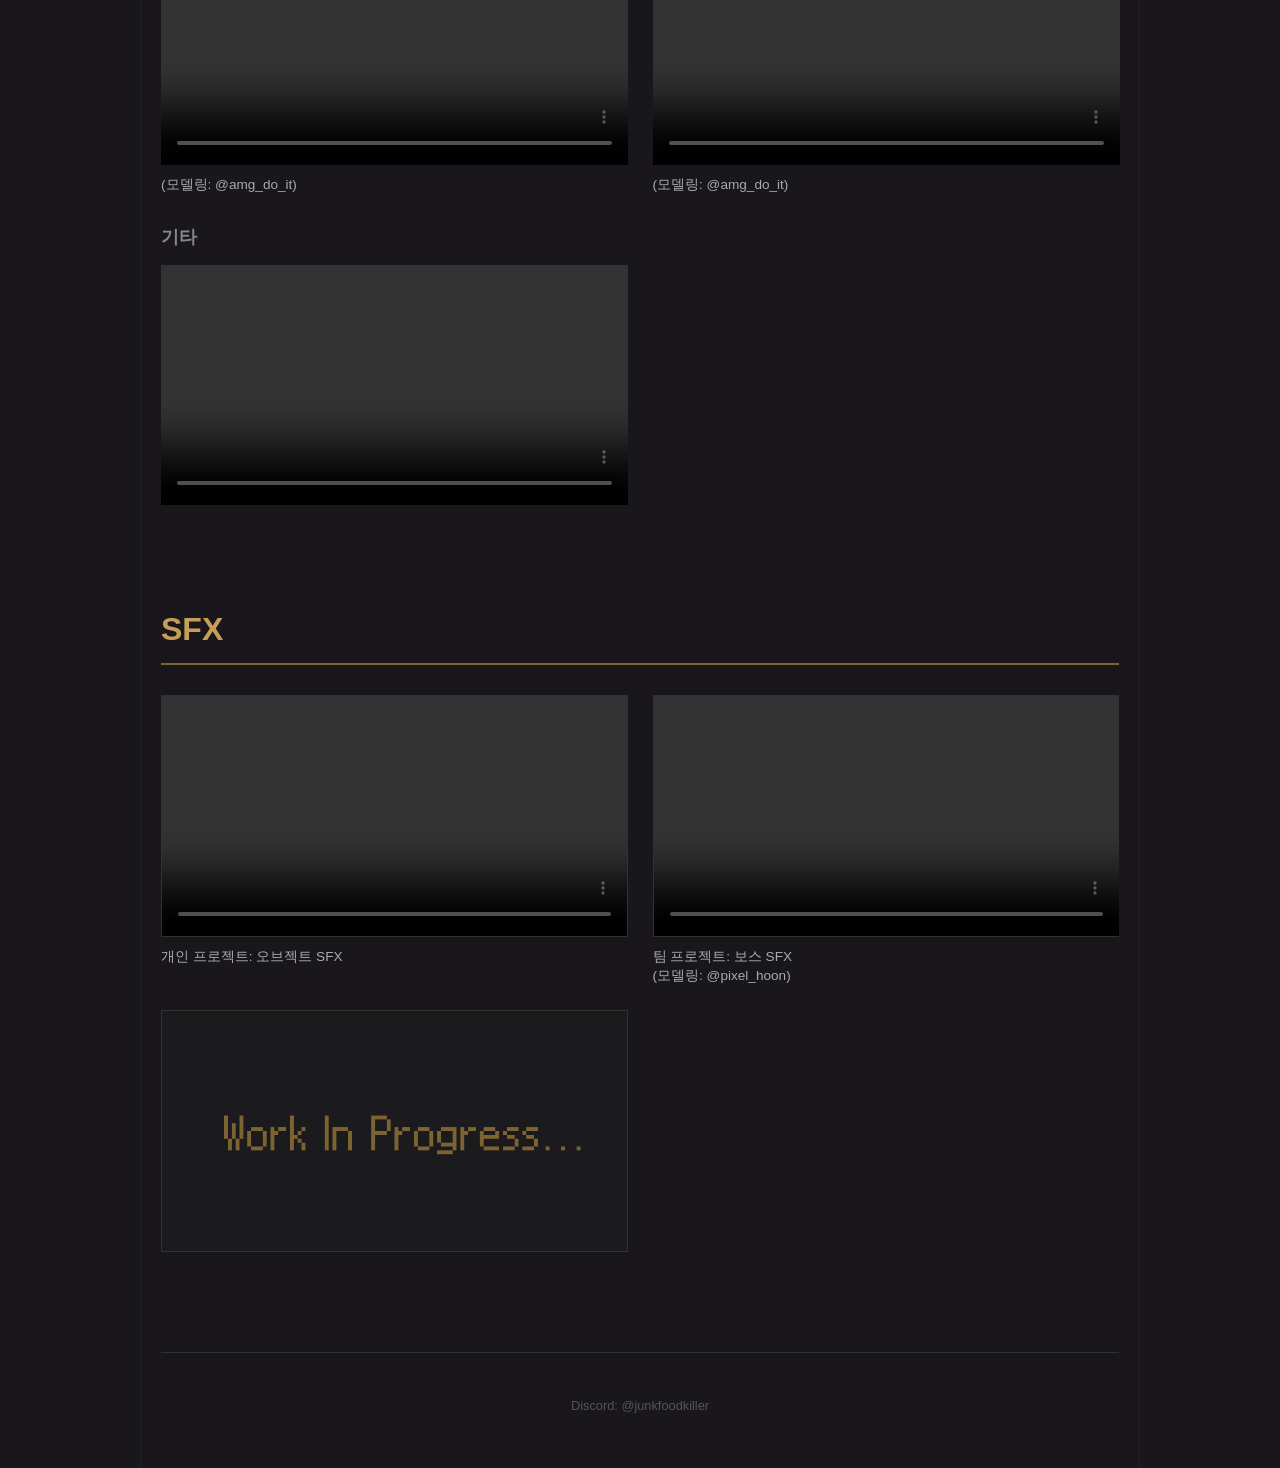
==== commit c635c94c: "크레딧 수정" ====
--- a/index.html
+++ b/index.html
@@ -345,7 +345,7 @@
                     <div class="media-card">
                         <video src="video/shaders/screen_shake.mp4" class="media-content" loop muted controls></video>
                     </div>
-                    <div class="media-desc-outer">CloudWolfYT's Screen Shake 프로젝트를 1.21.4로 포팅</div>
+                    <div class="media-desc-outer">CloudWolfYT's Screen Shake 프로젝트를 1.21.4, 1.21.8로 포팅</div>
                 </div>
                 <div>
                     <div class="media-card">
@@ -370,13 +370,19 @@
 
             <div class="sub-sub-category">몹 스킬</div>
             <div class="grid-container">
-                <video src="video/skills/yumra.mp4" class="media-content" loop muted controls></video>
-                <video src="video/mobs/awkworld_boss_1.mp4" class="media-content" loop muted controls></video>
+                <div>
+                    <video src="video/skills/yumra.mp4" class="media-content" loop muted controls></video>
+                    <div class="media-desc-outer">(모델링: @amg_do_it)</div>
+                </div>
+                <div>
+                    <video src="video/mobs/awkworld_boss_1.mp4" class="media-content" loop muted controls></video>
+                    <div class="media-desc-outer">(모델링: @amg_do_it)</div>
+                </div>
             </div>
 
             <div class="sub-sub-category">기타</div>
             <div class="grid-container">
-                <video src="video/skills/health_pack.mp4" class="media-content" loop controls></video>
+                <div><video src="video/skills/health_pack.mp4" class="media-content" loop controls></video></div>
             </div>
         </section>
 
@@ -395,7 +401,7 @@
                     <div class="media-card">
                         <video src="video/sfx/sfx_chigi.mov" class="media-content" loop controls></video>
                     </div>
-                    <div class="media-desc-outer">팀 프로젝트: 보스 SFX<br>(모델링: @Pixel_Hoon)</div>
+                    <div class="media-desc-outer">팀 프로젝트: 보스 SFX<br>(모델링: @pixel_hoon)</div>
                 </div>
                 <div class="media-card"><img src="icon/wip.png" class="media-content"></div>
             </div>
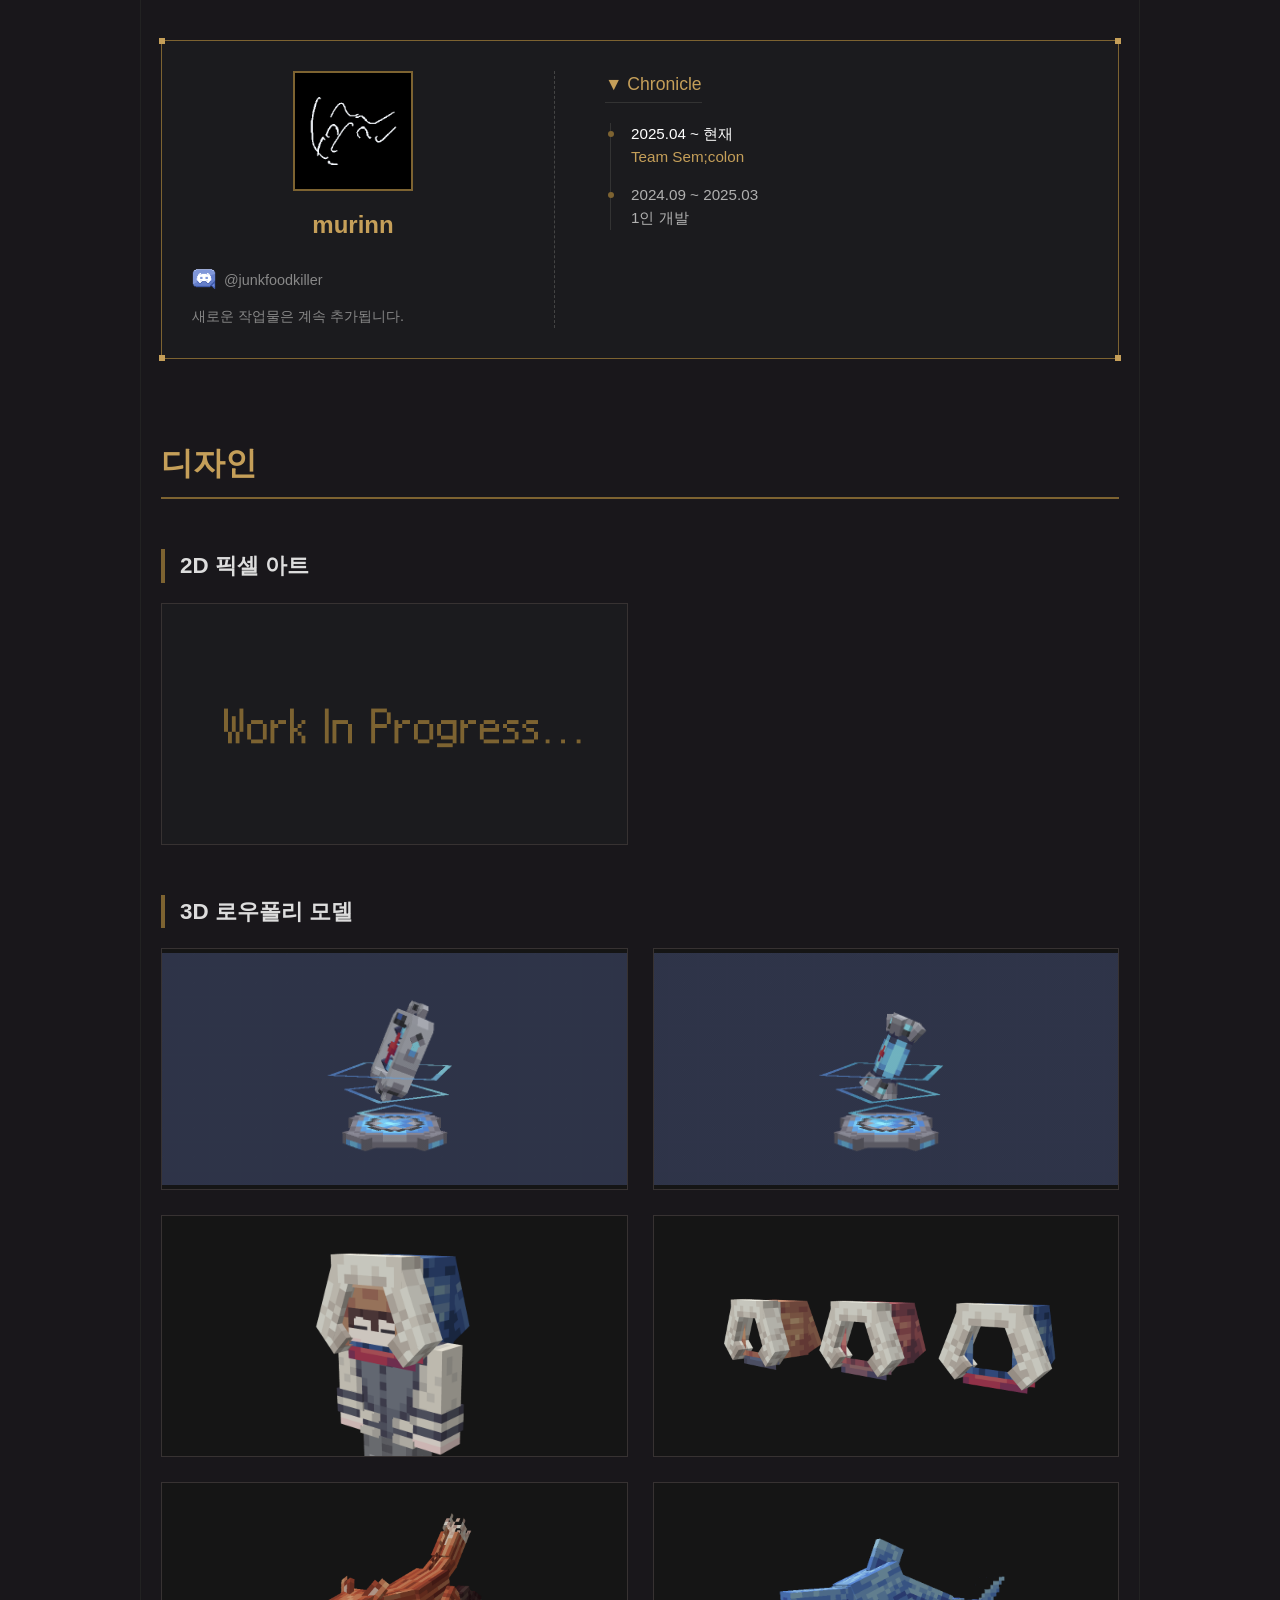
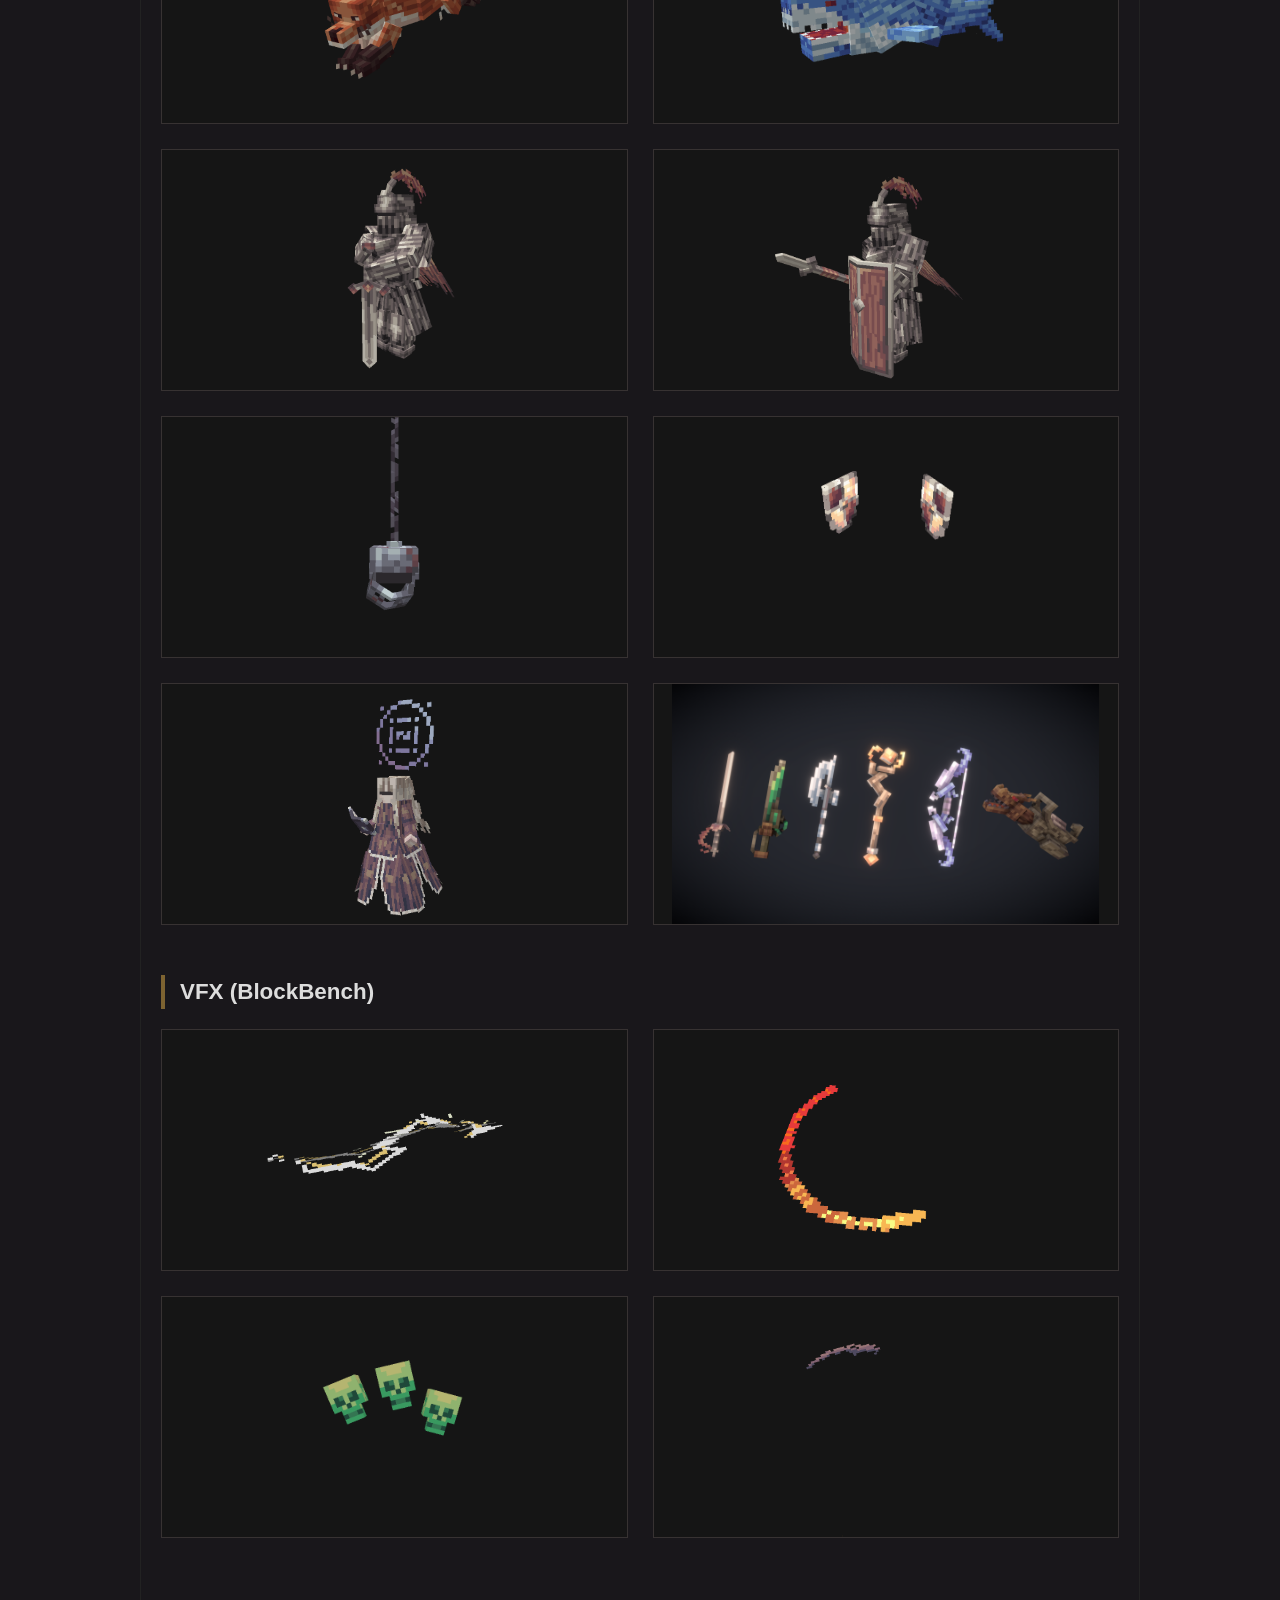
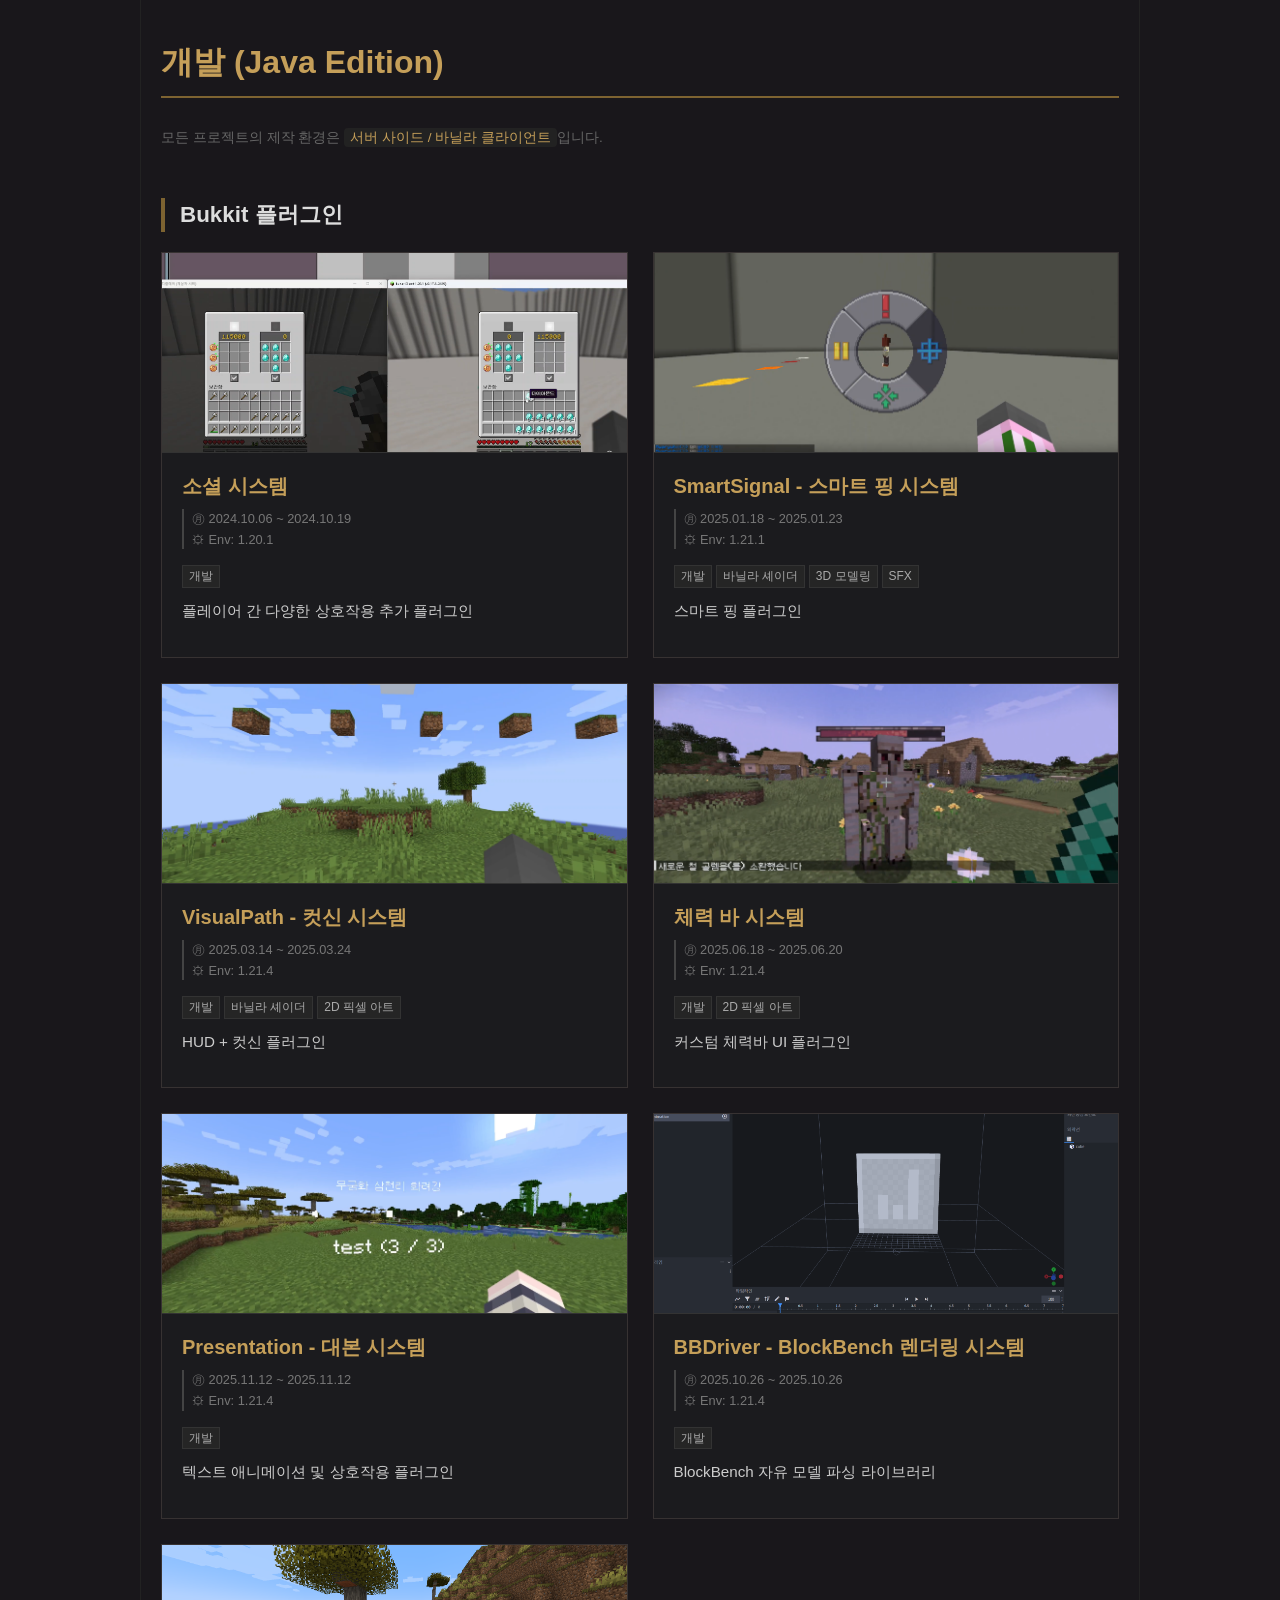
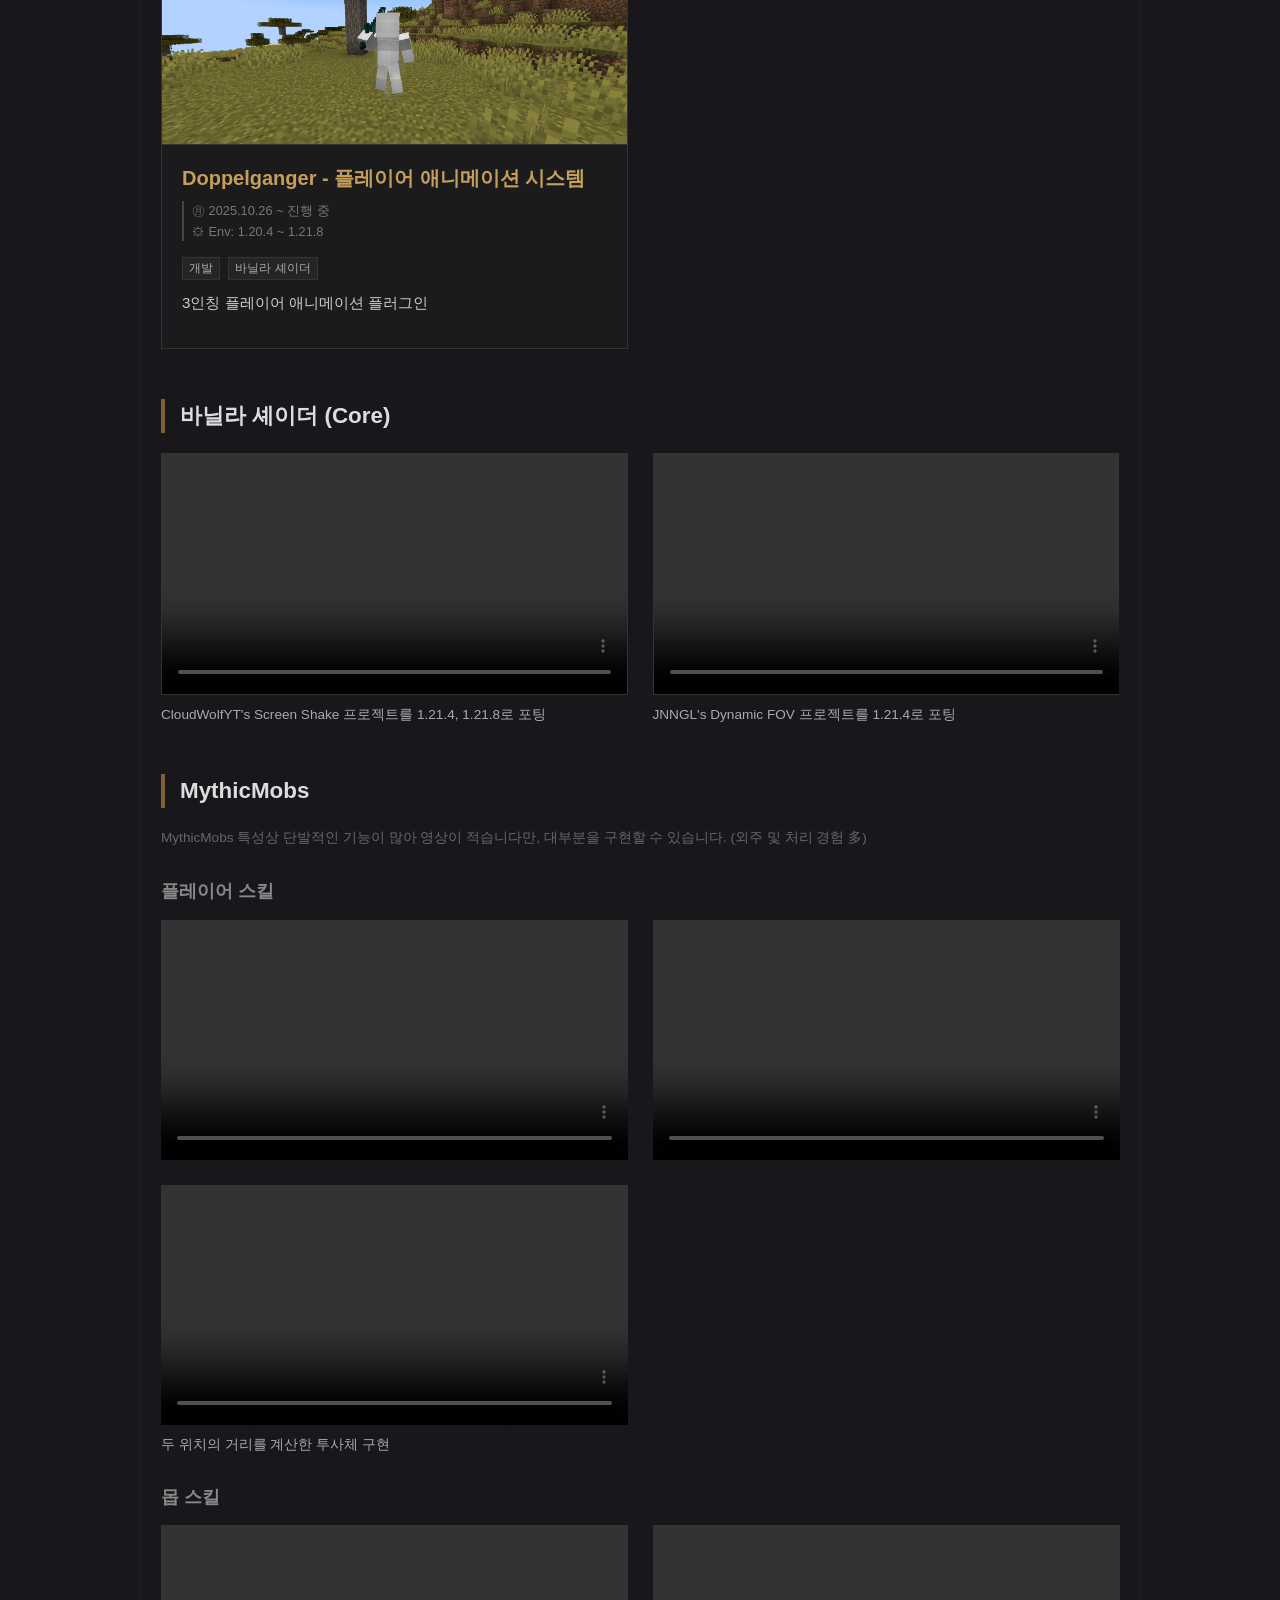
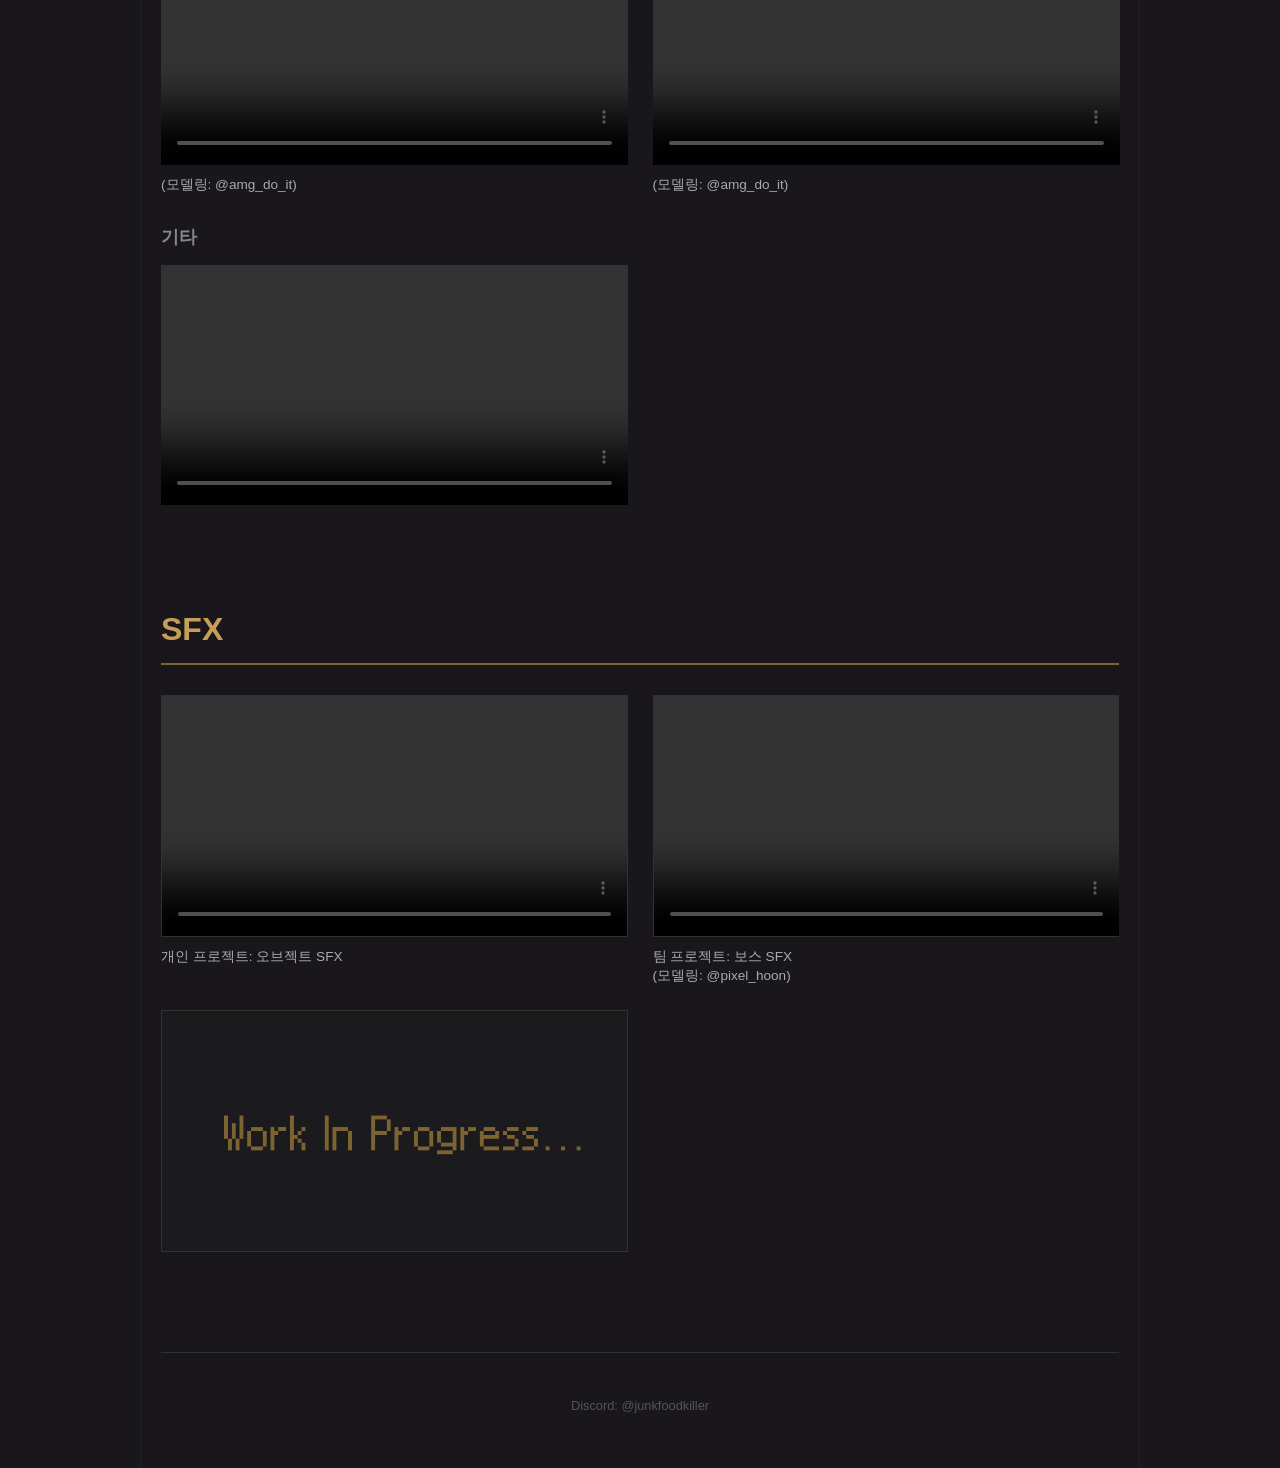
==== commit 850ddbdc: "added vfx" ====
--- a/index.html
+++ b/index.html
@@ -73,6 +73,7 @@
                 <div class="media-card"><img src="gif/vfx/lightning.gif" class="media-content"></div>
                 <div class="media-card"><img src="gif/vfx/digital_slash.gif" class="media-content"></div>
                 <div class="media-card"><img src="gif/vfx/poison_skull.gif" class="media-content"></div>
+                <div class="media-card"><img src="gif/vfx/dark_slash.gif" class="media-content"></div>
             </div>
         </section>
 
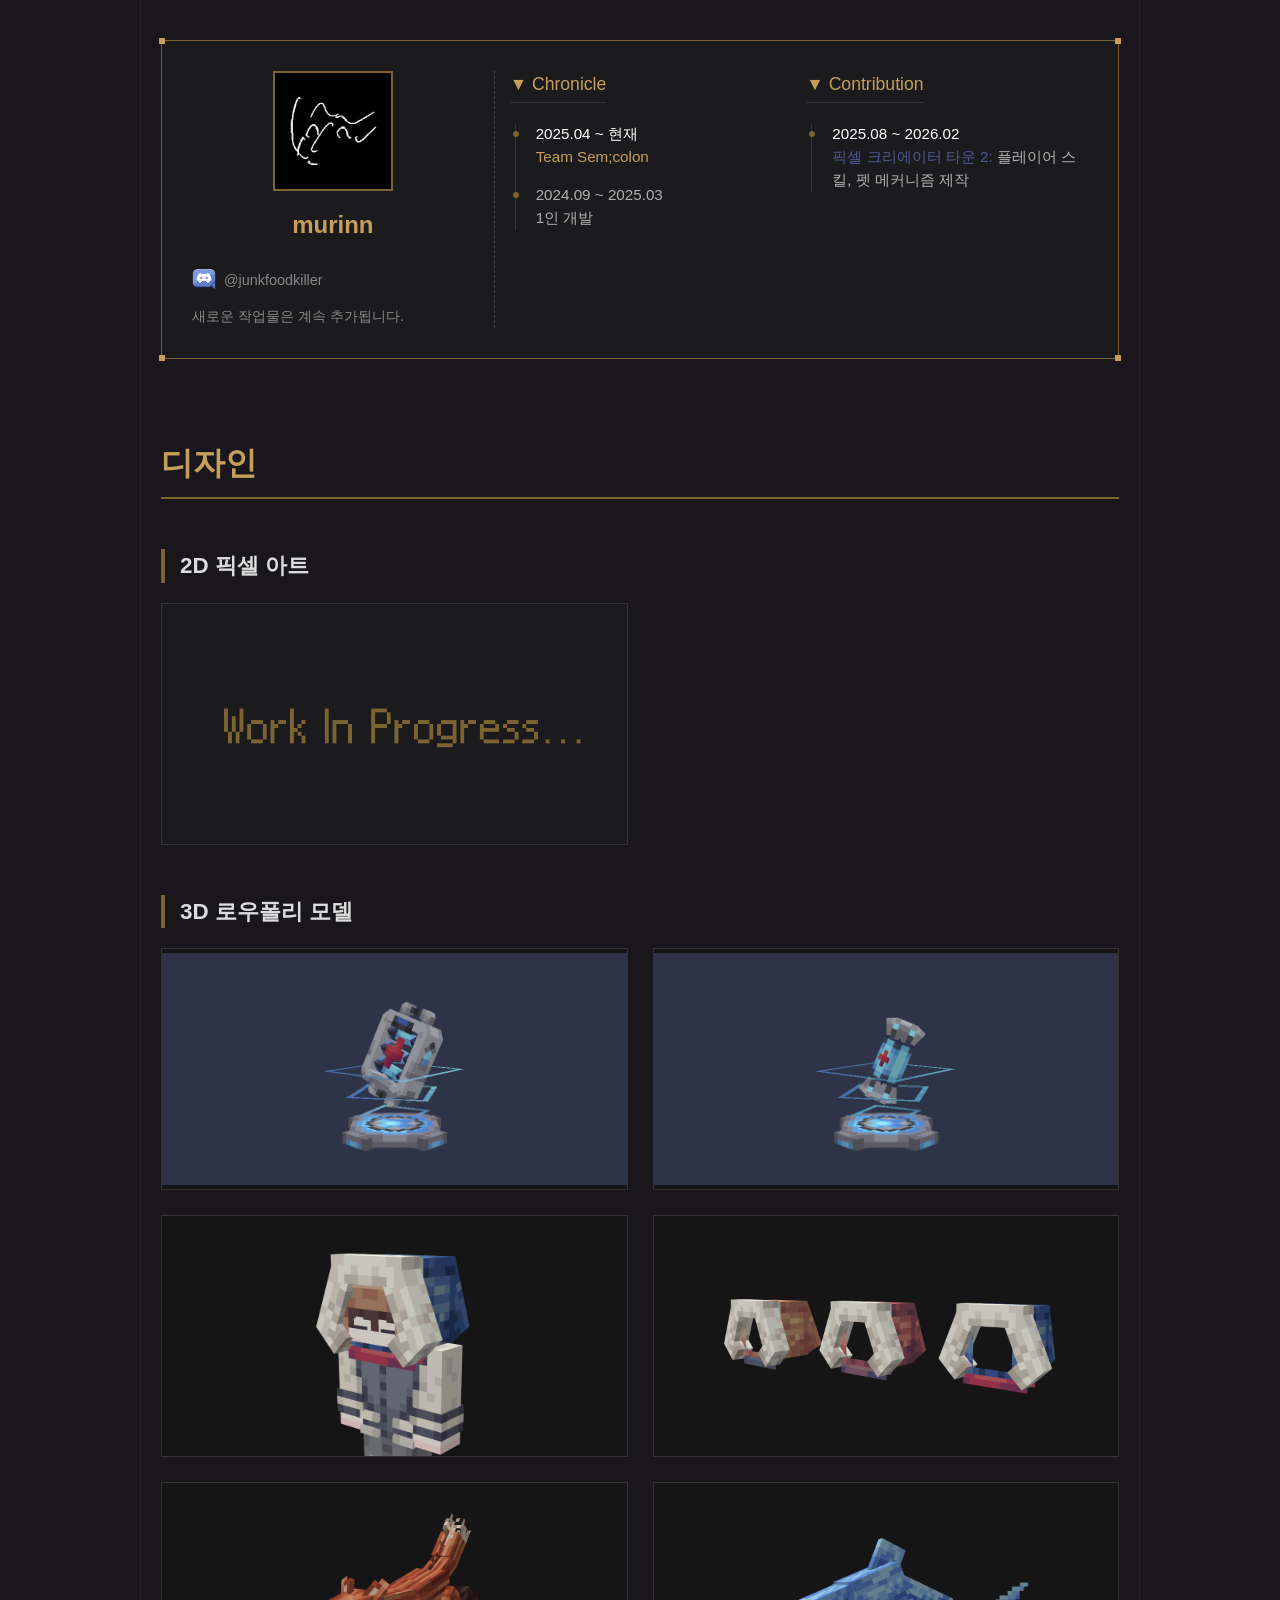
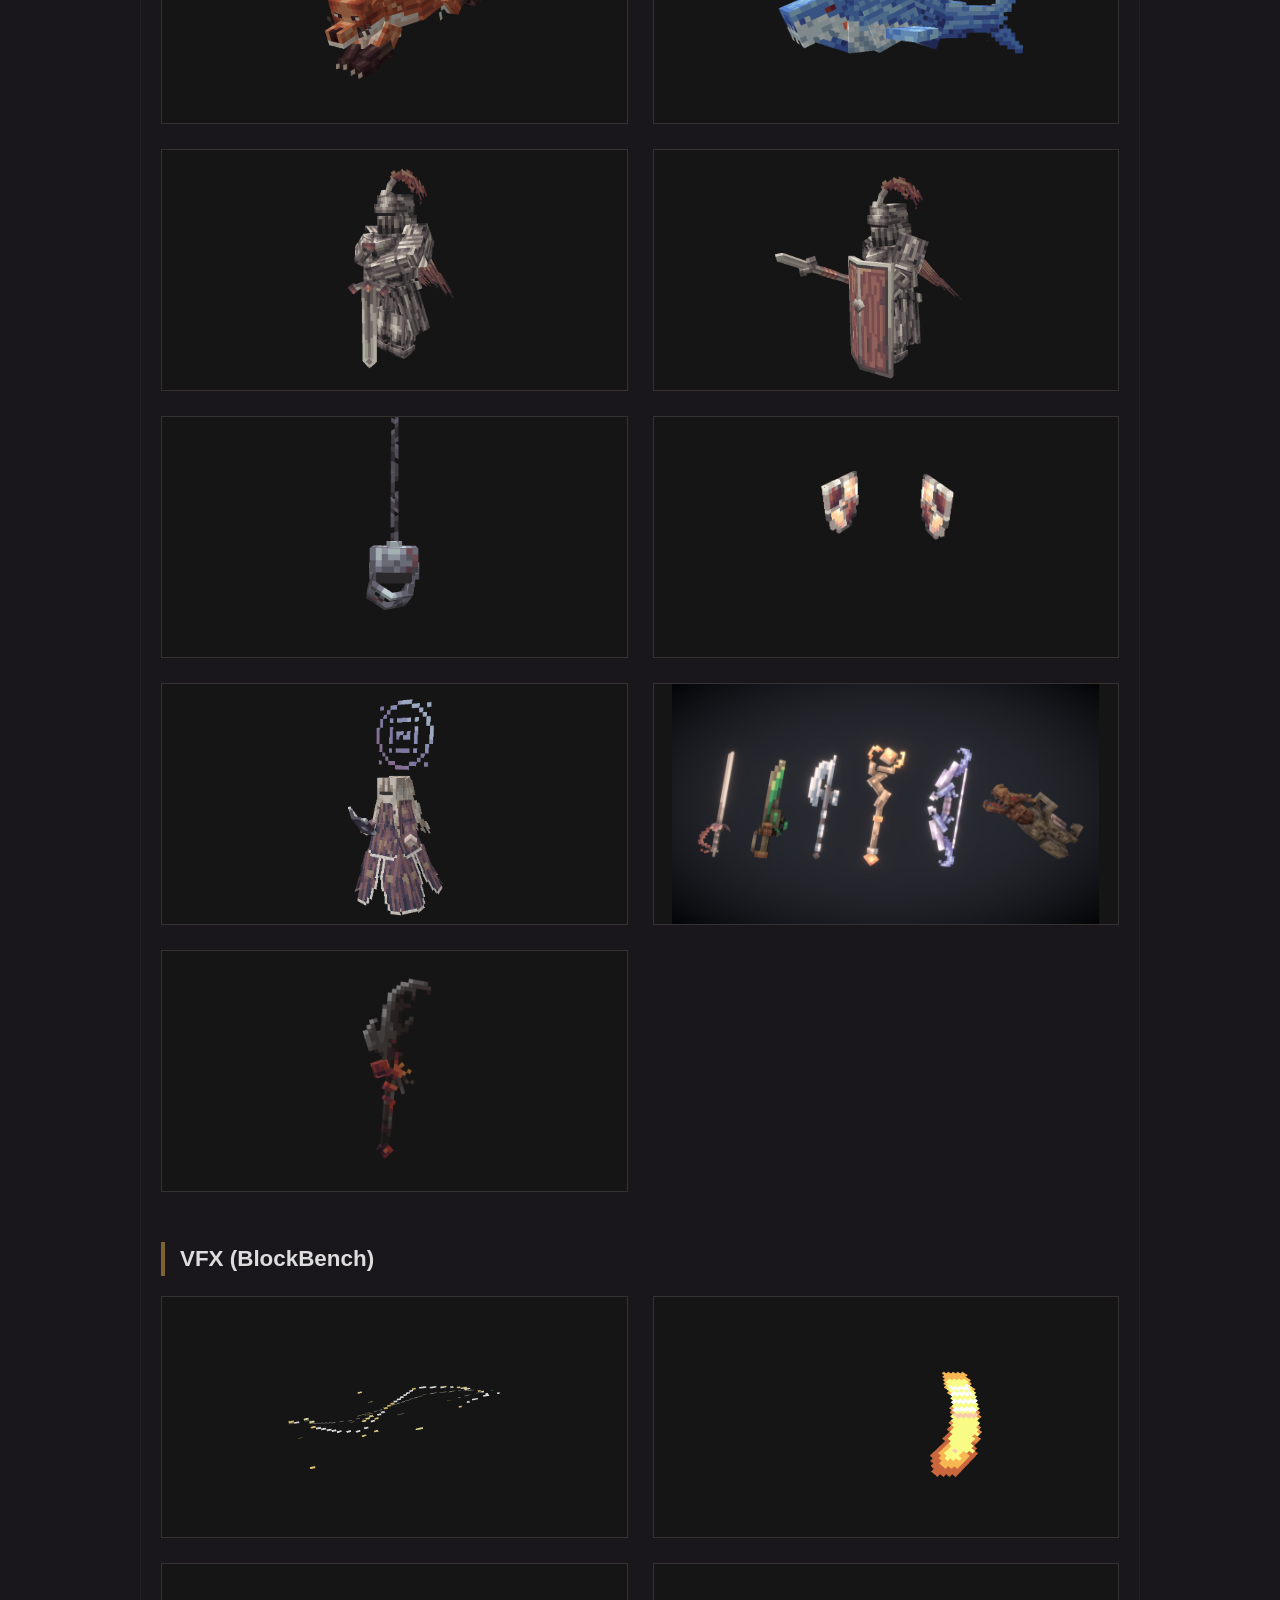
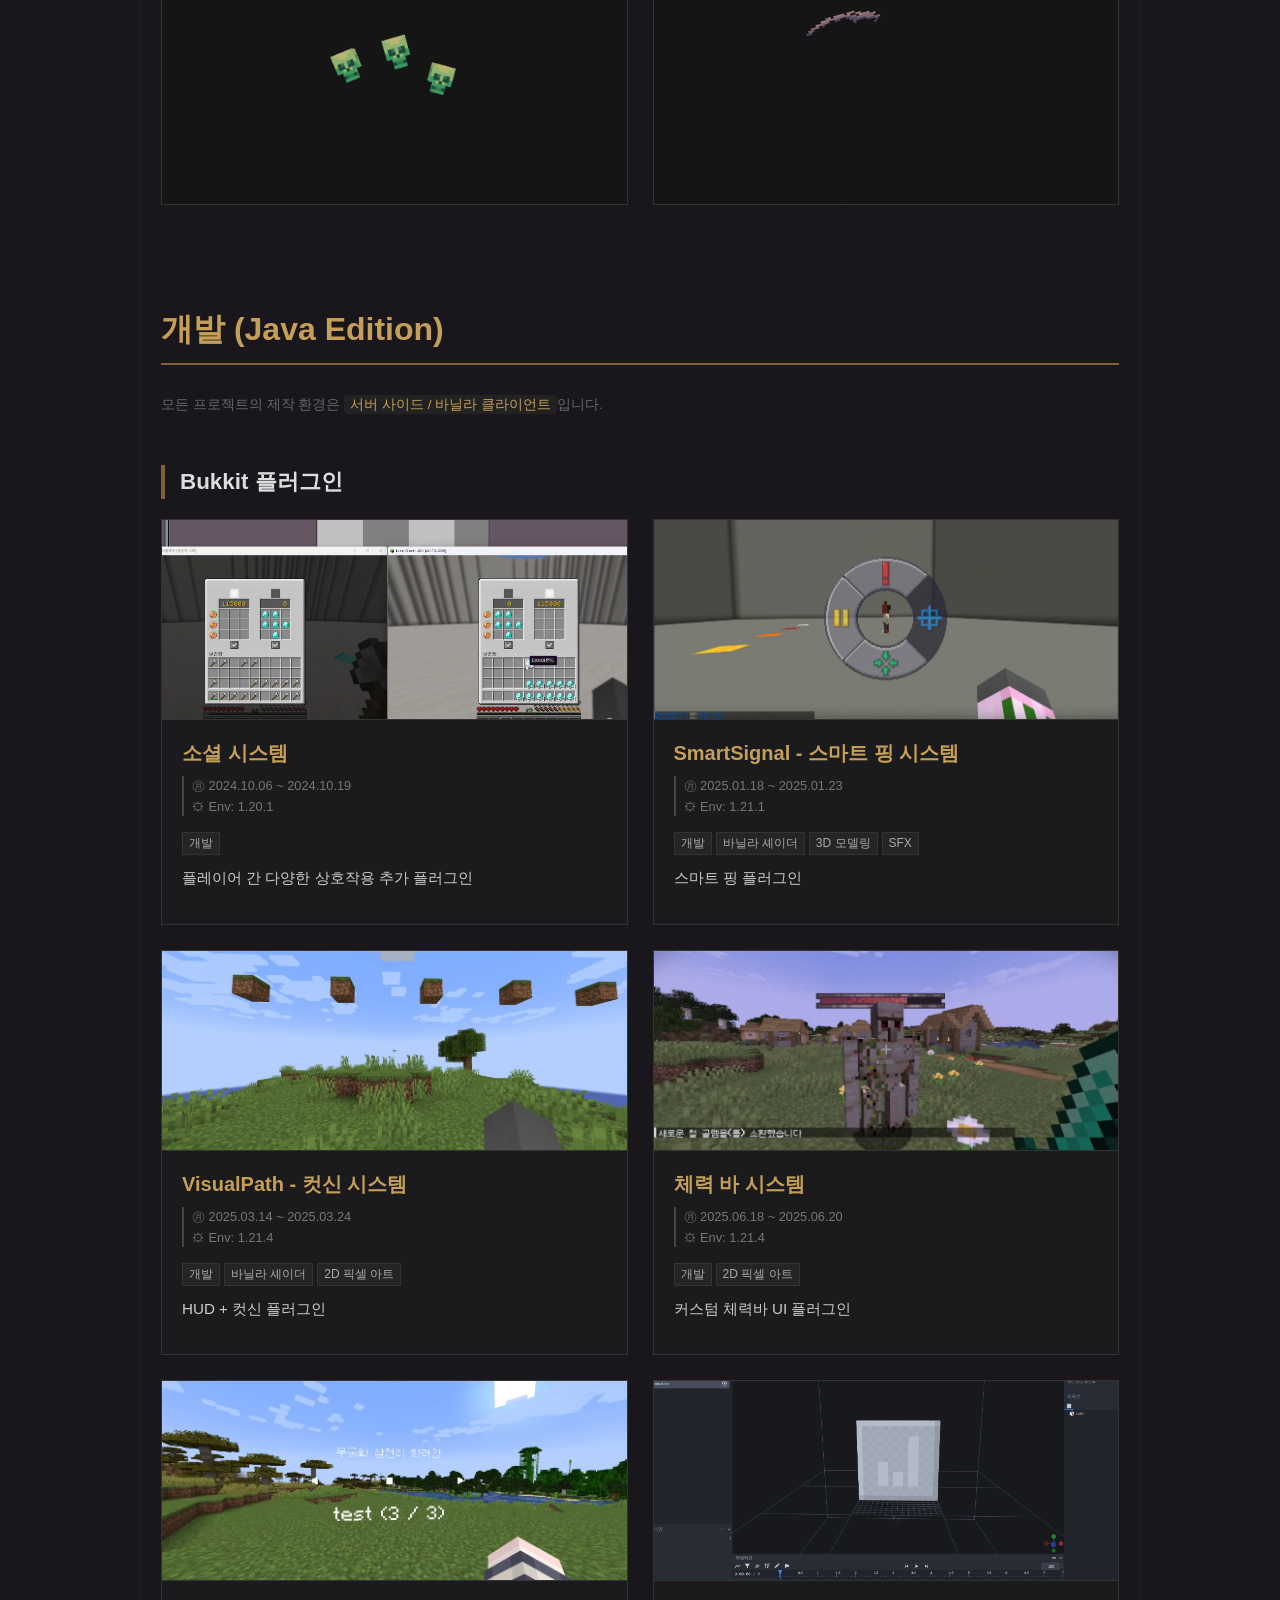
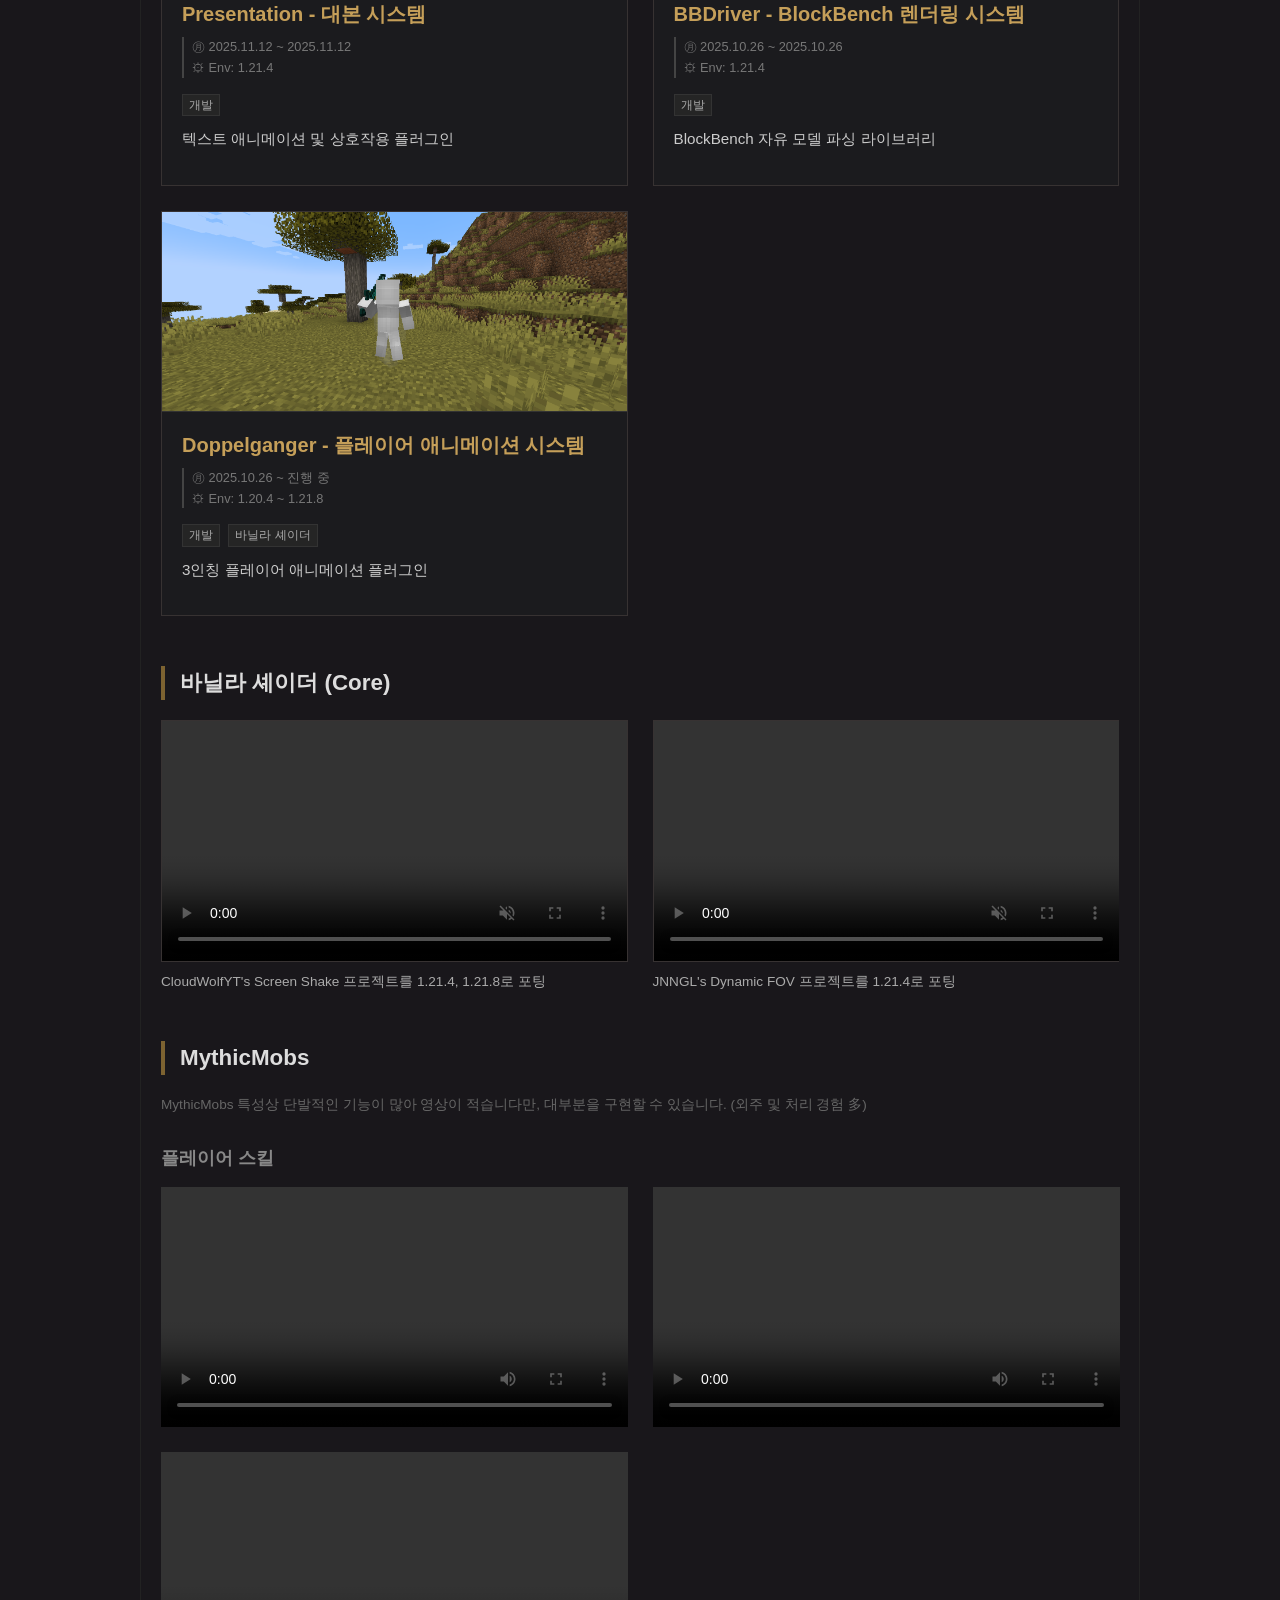
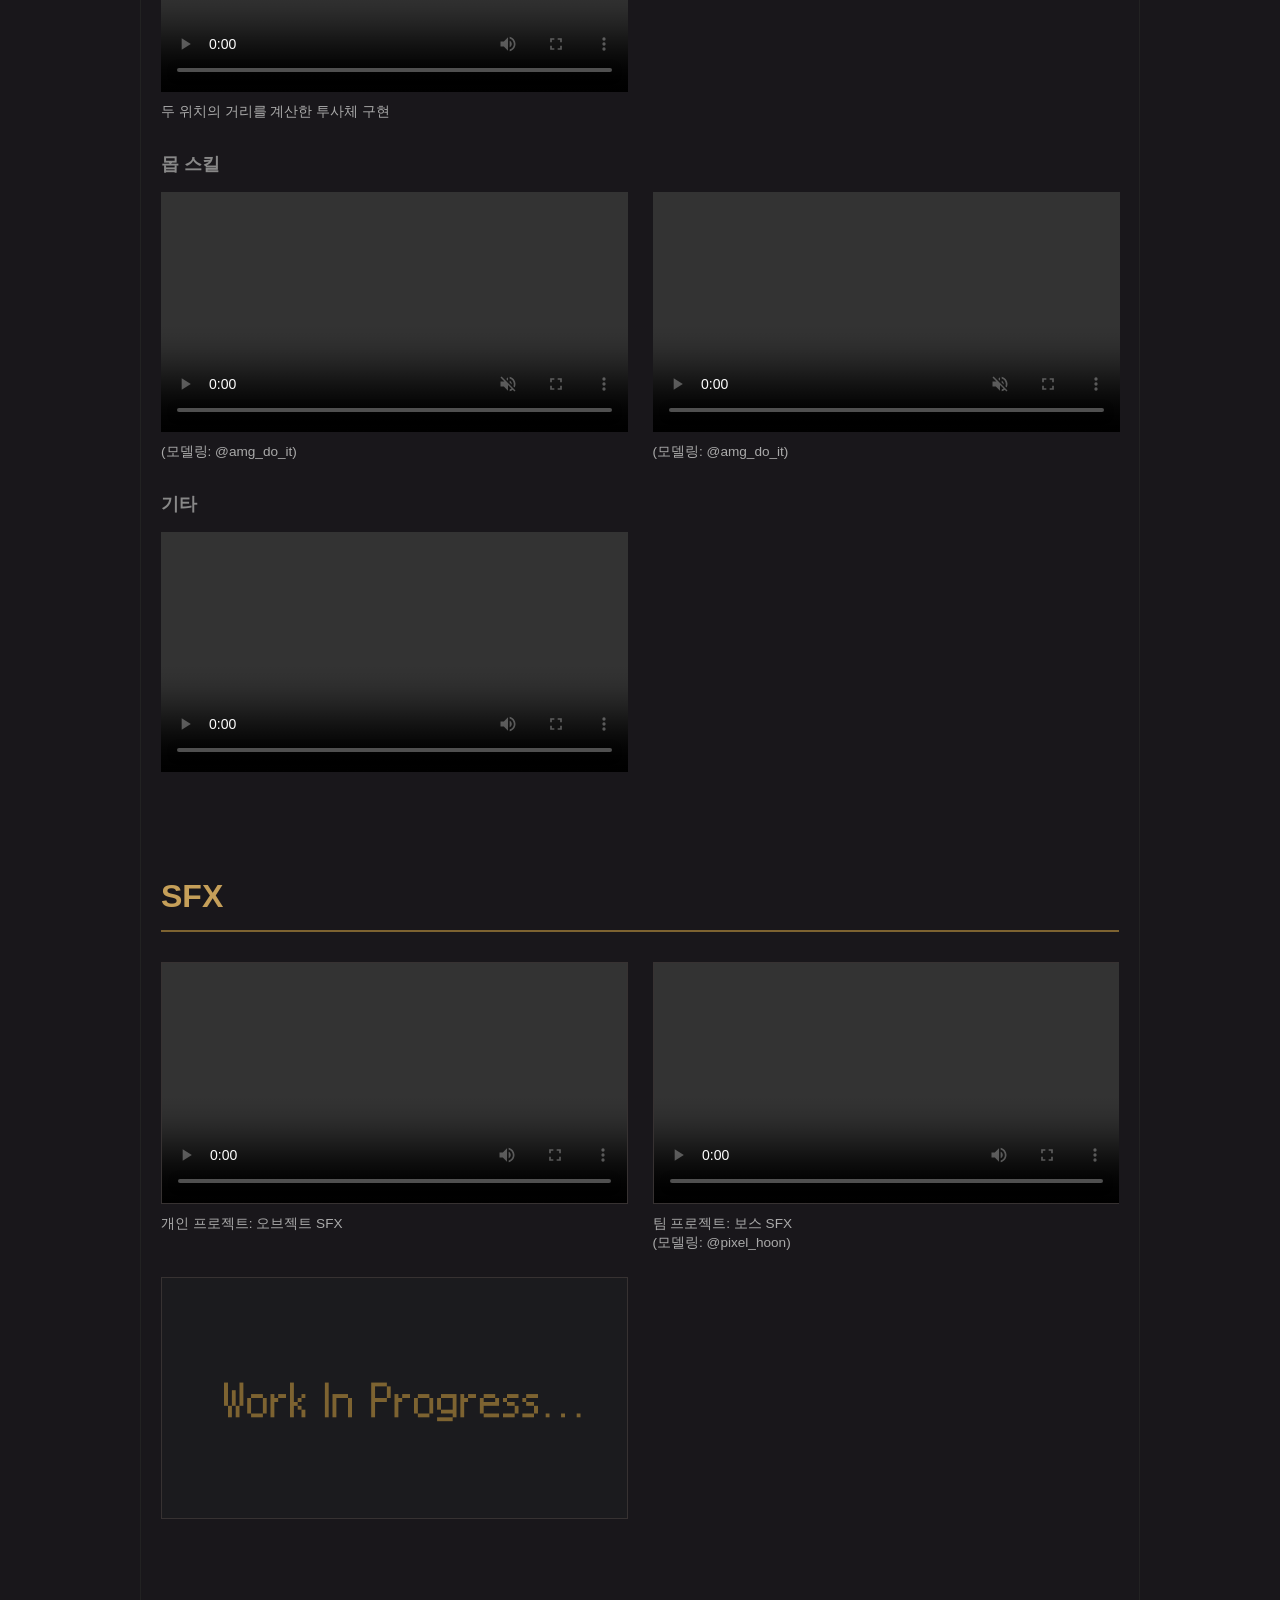
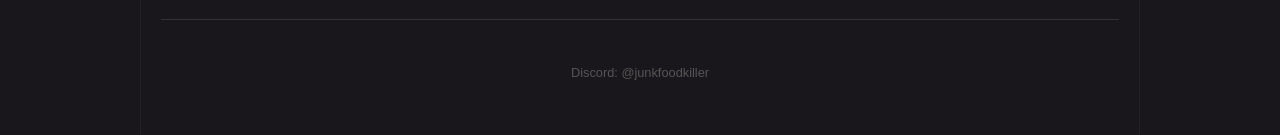
==== commit 94819e07: "뭐햇더라?" ====
--- a/index.html
+++ b/index.html
@@ -41,6 +41,17 @@
                     </li>
                 </ul>
             </div>
+
+            <div class="profile-history">
+                <div class="history-title">▼ Contribution</div>
+                <ul class="timeline">
+                    <li>
+                        <span style="color:#fff;">2025.08 ~ 2026.02</span><br>
+                        <span style="color:var(--text-pct2);">픽셀 크리에이터 타운 2: </span>
+                        플레이어 스킬, 펫 메커니즘 제작
+                    </li>
+                </ul>
+            </div>
         </header>
 
         
@@ -67,6 +78,7 @@
                 <div class="media-card"><img src="gif/3D/shields.gif" class="media-content"></div>
                 <div class="media-card"><img src="gif/3D/blinded_goddess_idle.gif" class="media-content"></div>
                 <div class="media-card"><img src="png/3D/awkworld_weapons.png" class="media-content"></div>
+                <div class="media-card"><img src="png/3D/just_practice.png" class="media-content"></div>
             </div>
             <h3 class="sub-category">VFX (BlockBench)</h3>
             <div class="grid-container">
--- a/style.css
+++ b/style.css
@@ -17,6 +17,7 @@
     --text-gold: #c59f59;
     --border-gold: #7d6331;
     --border-dim: #373232;
+    --text-pct2: #4e5994;
     --main-font: 'galmuri', 'Pixelify Sans', sans-serif; 
 }
 
@@ -45,7 +46,7 @@
 
 .profile-section {
     display: flex;
-    gap: 40px;
+    gap: 0px;
     margin-bottom: 80px;
     border: 1px solid var(--border-gold);
     background: rgb(27, 27, 30);
@@ -61,7 +62,7 @@
     flex: 1;
     text-align: center;
     border-right: 1px dashed #444;
-    padding-right: 40px;
+    padding-right: 20px;
     display: flex;
     flex-direction: column;
     align-items: center;
@@ -90,8 +91,9 @@
 }
 
 .profile-history {
-    flex: 1.5;
-    padding-left: 10px;
+    flex: 1;
+    padding-left: 15px;
+    min-width: 180px;
 }
 
 .history-title {
@@ -126,8 +128,18 @@
 }
 
 @media (max-width: 768px) {
-    .profile-section { flex-direction: column; gap: 30px; }
-    .profile-info { border-right: none; border-bottom: 1px dashed #444; padding-right: 0; padding-bottom: 30px; }
+    .profile-section {
+        flex-direction: column;
+    }
+    .profile-info {
+        border-right: none;
+        border-bottom: 1px dashed #444;
+        padding-bottom: 30px;
+    }
+    .profile-history {
+        padding-left: 0;
+        margin-bottom: 20px;
+    }
 }
 
 
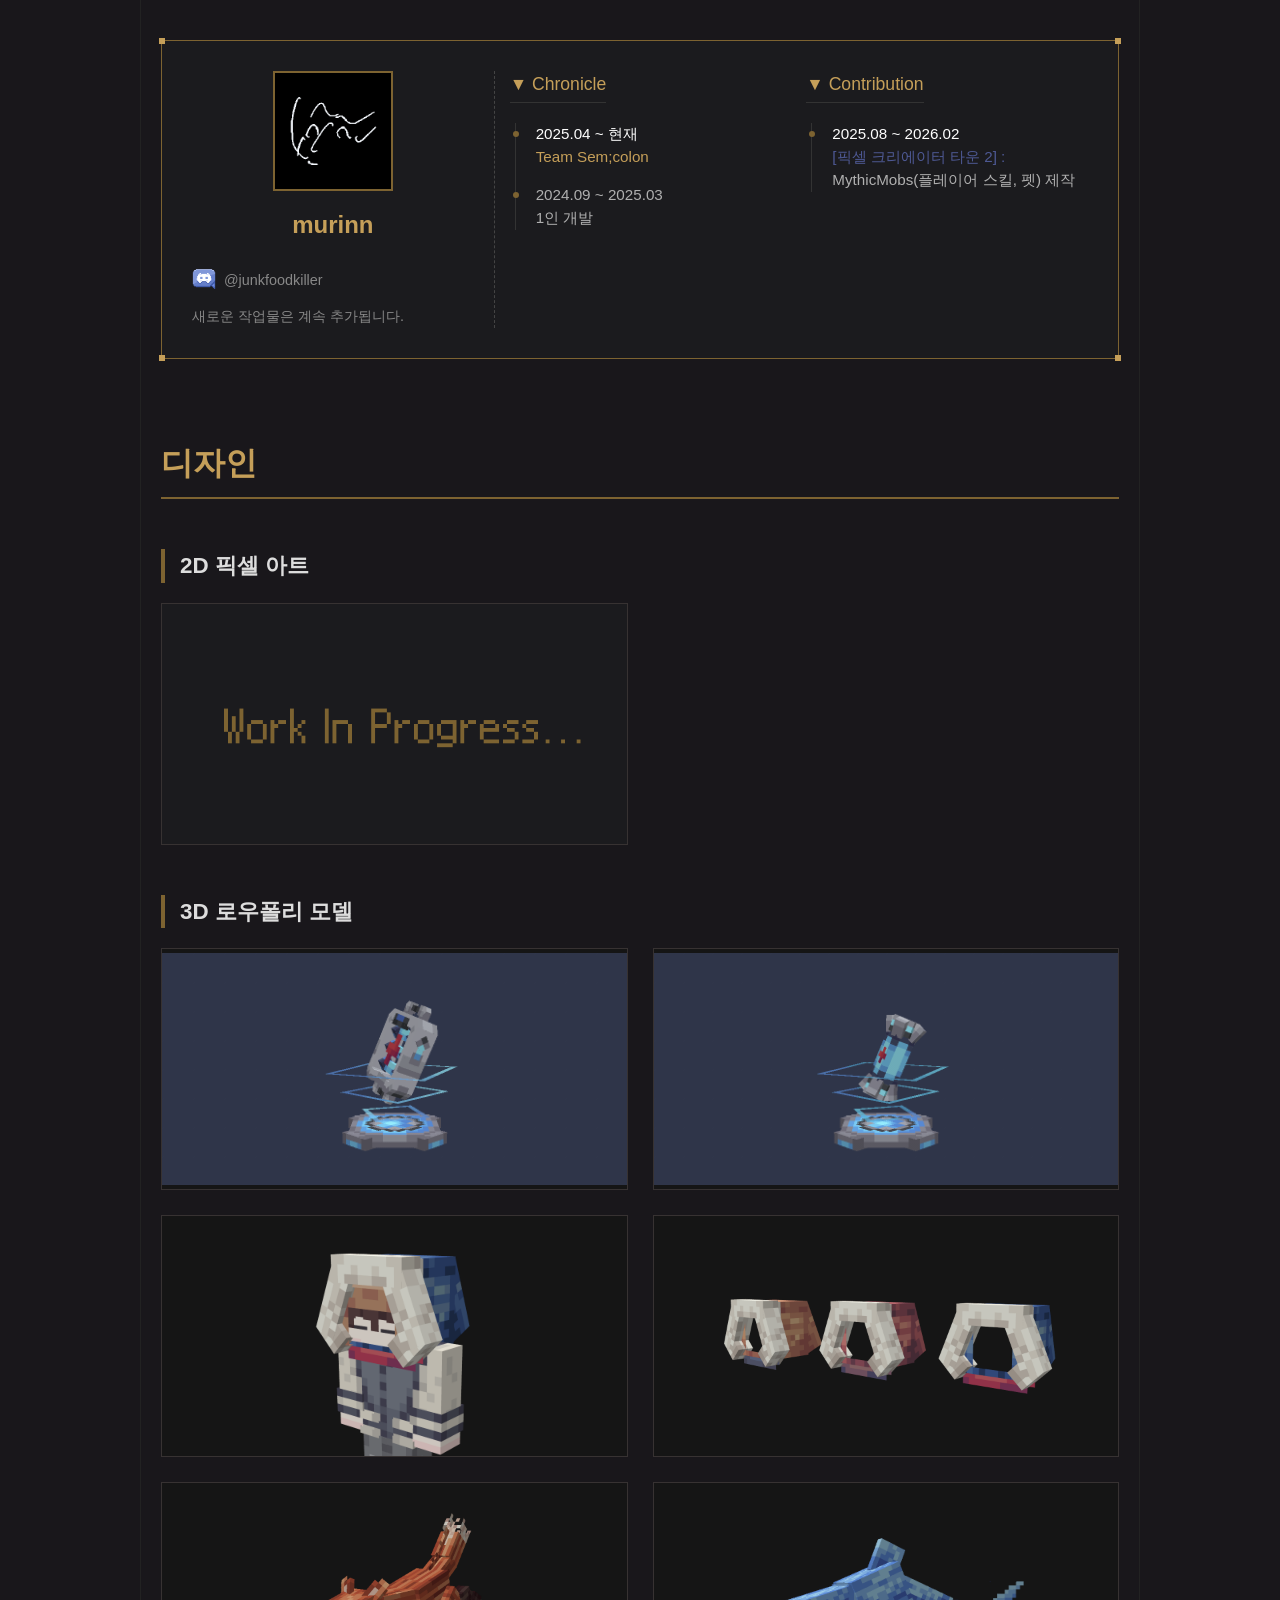
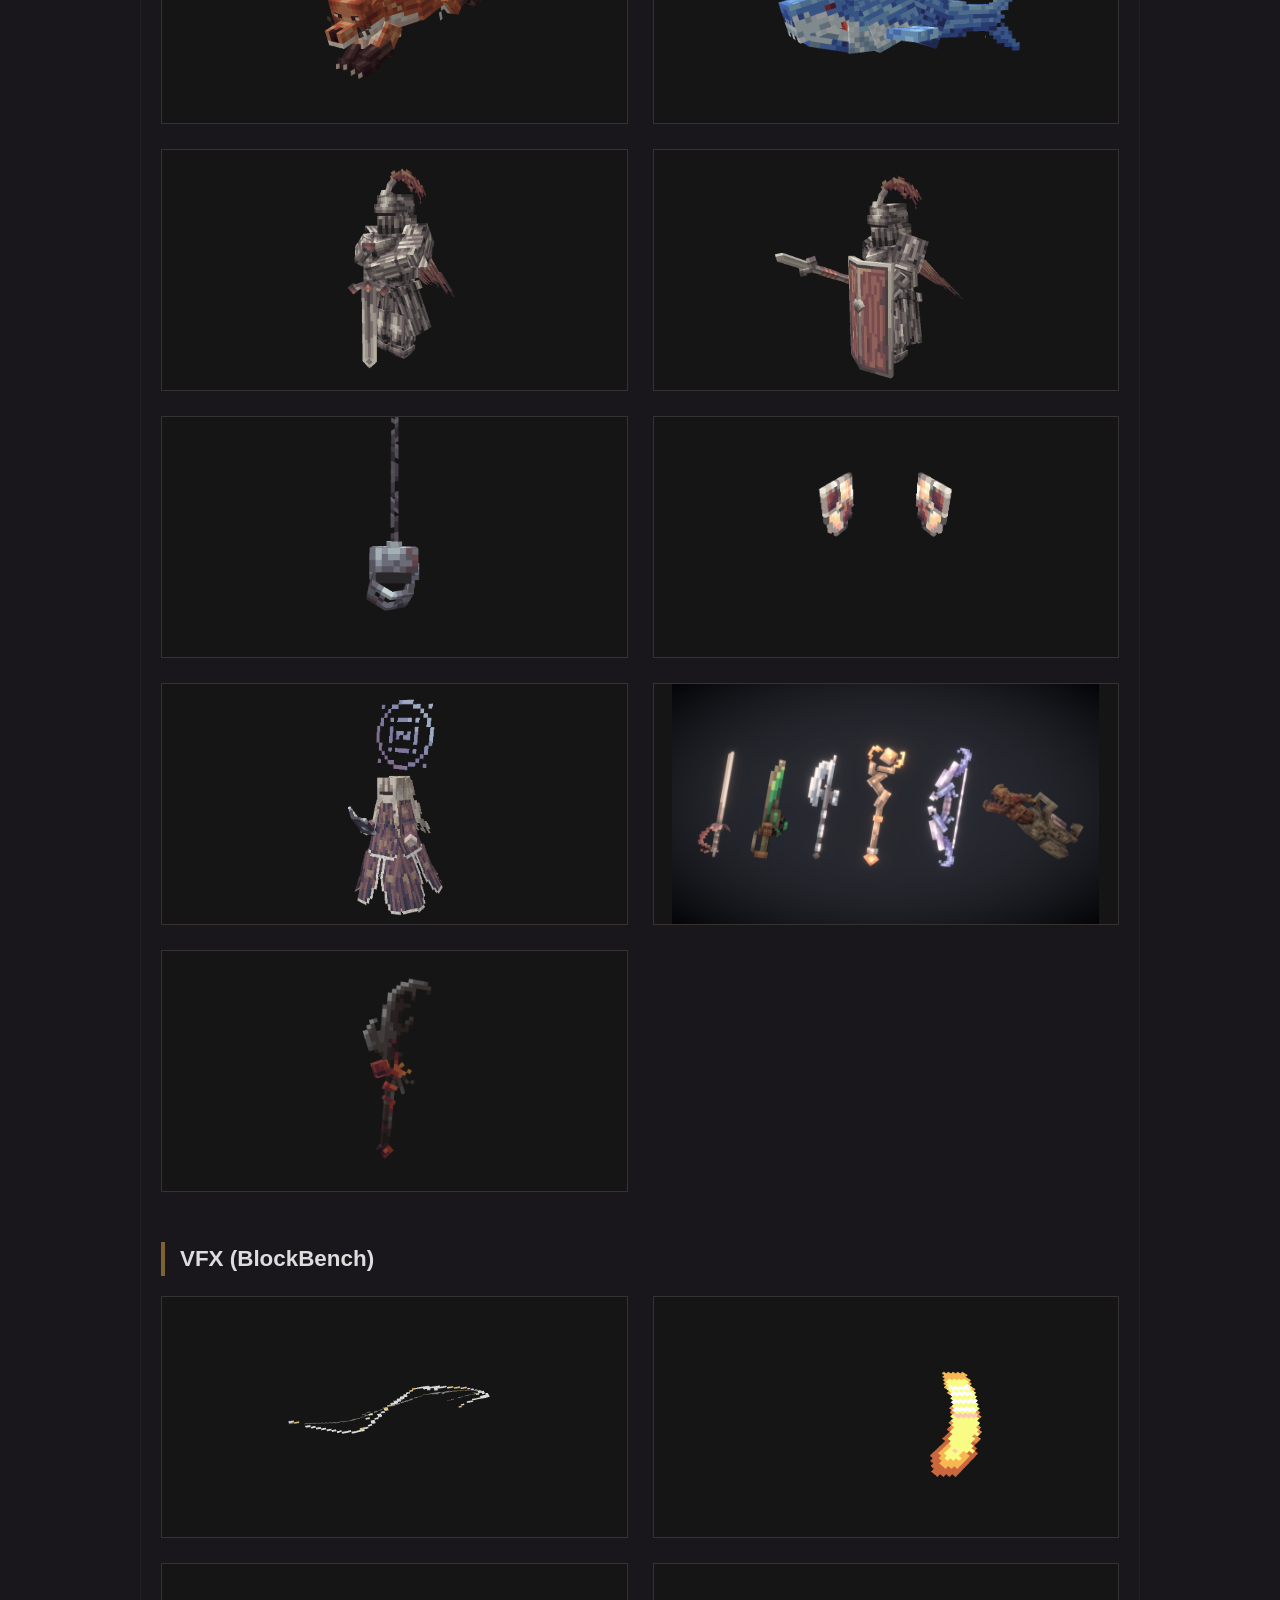
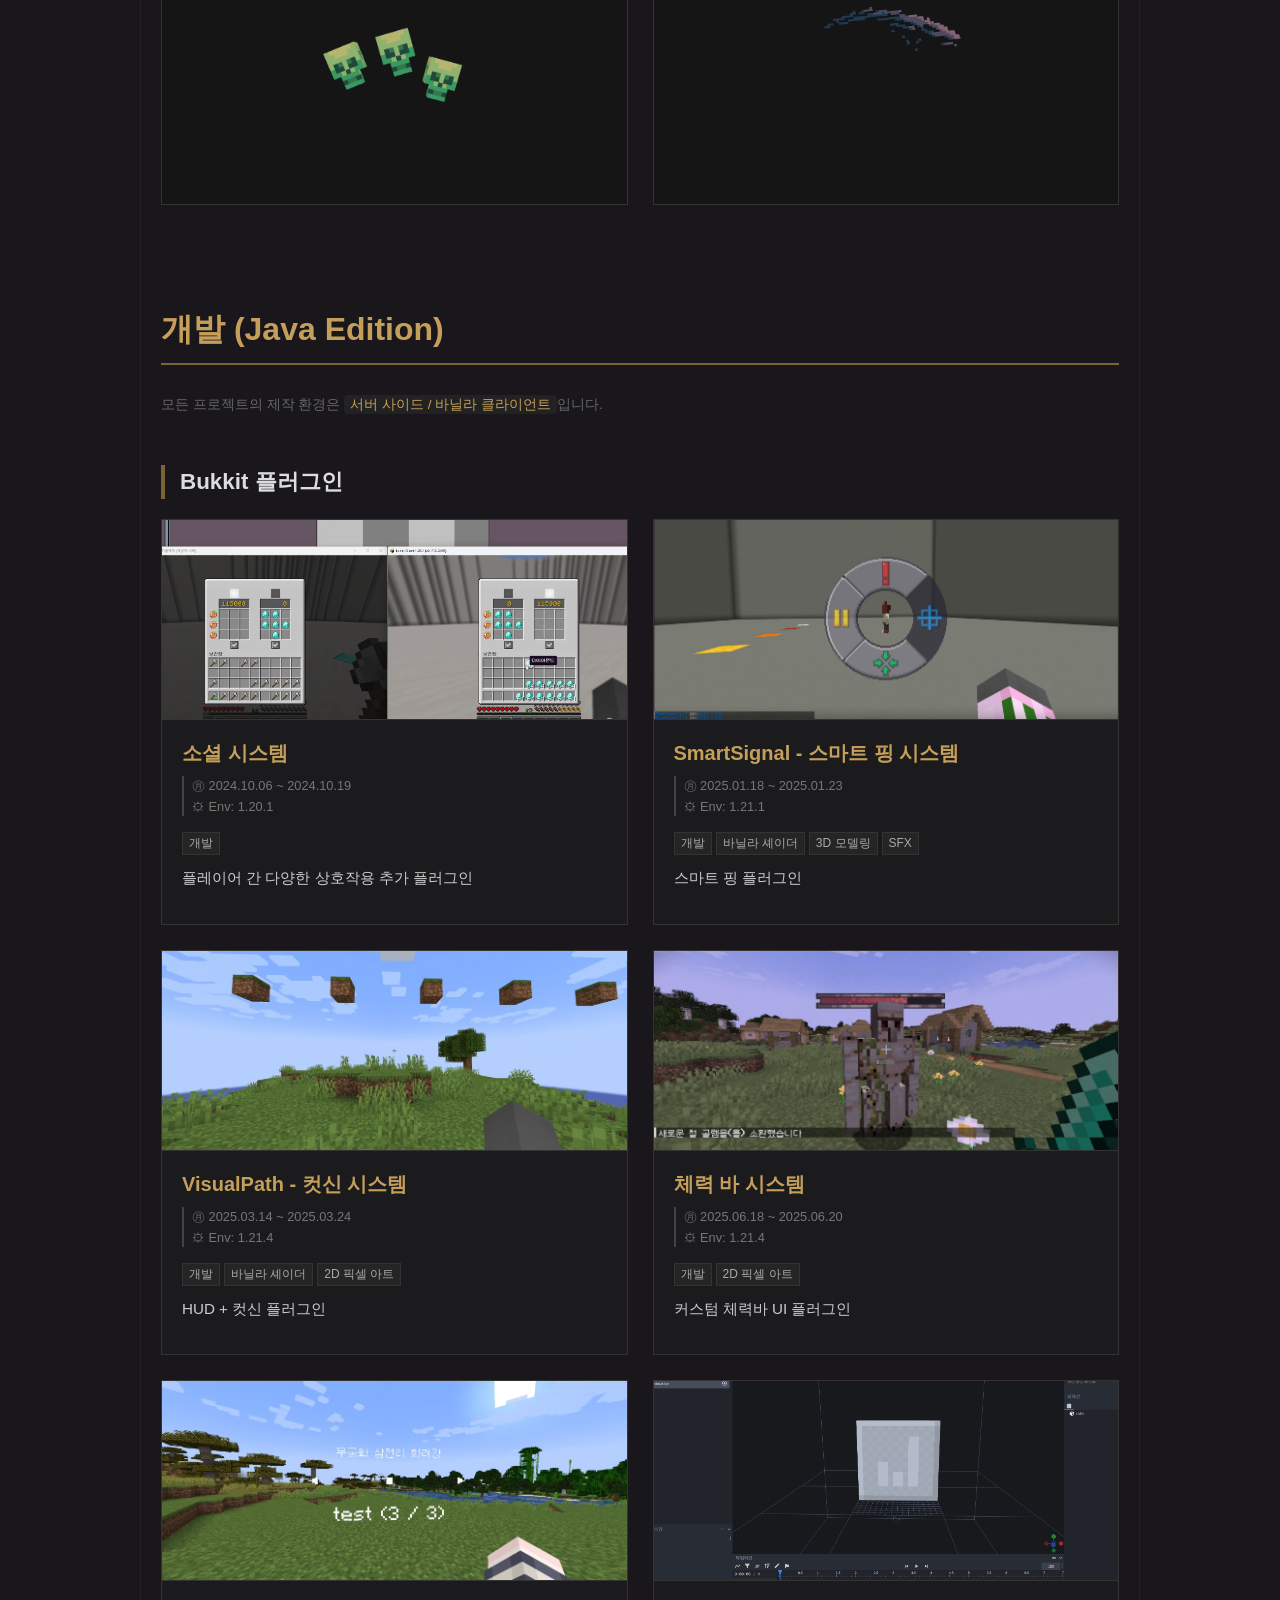
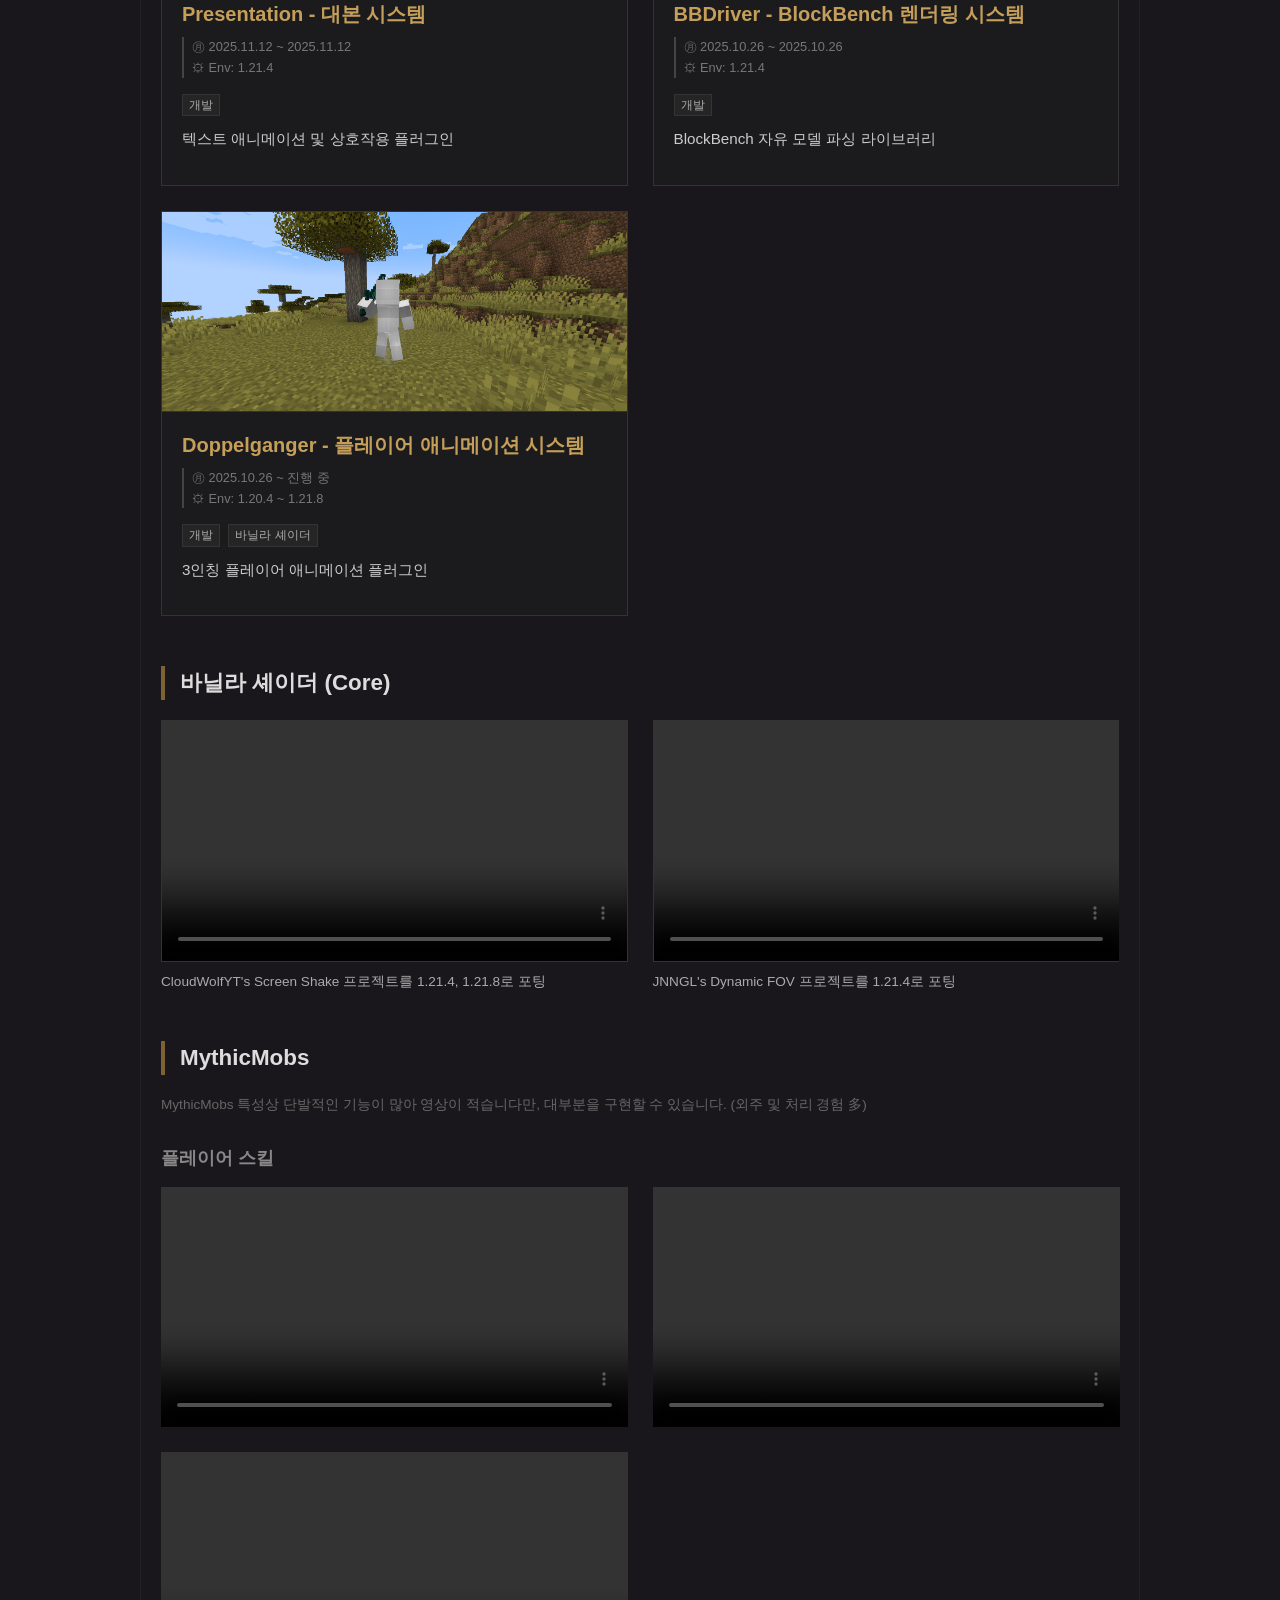
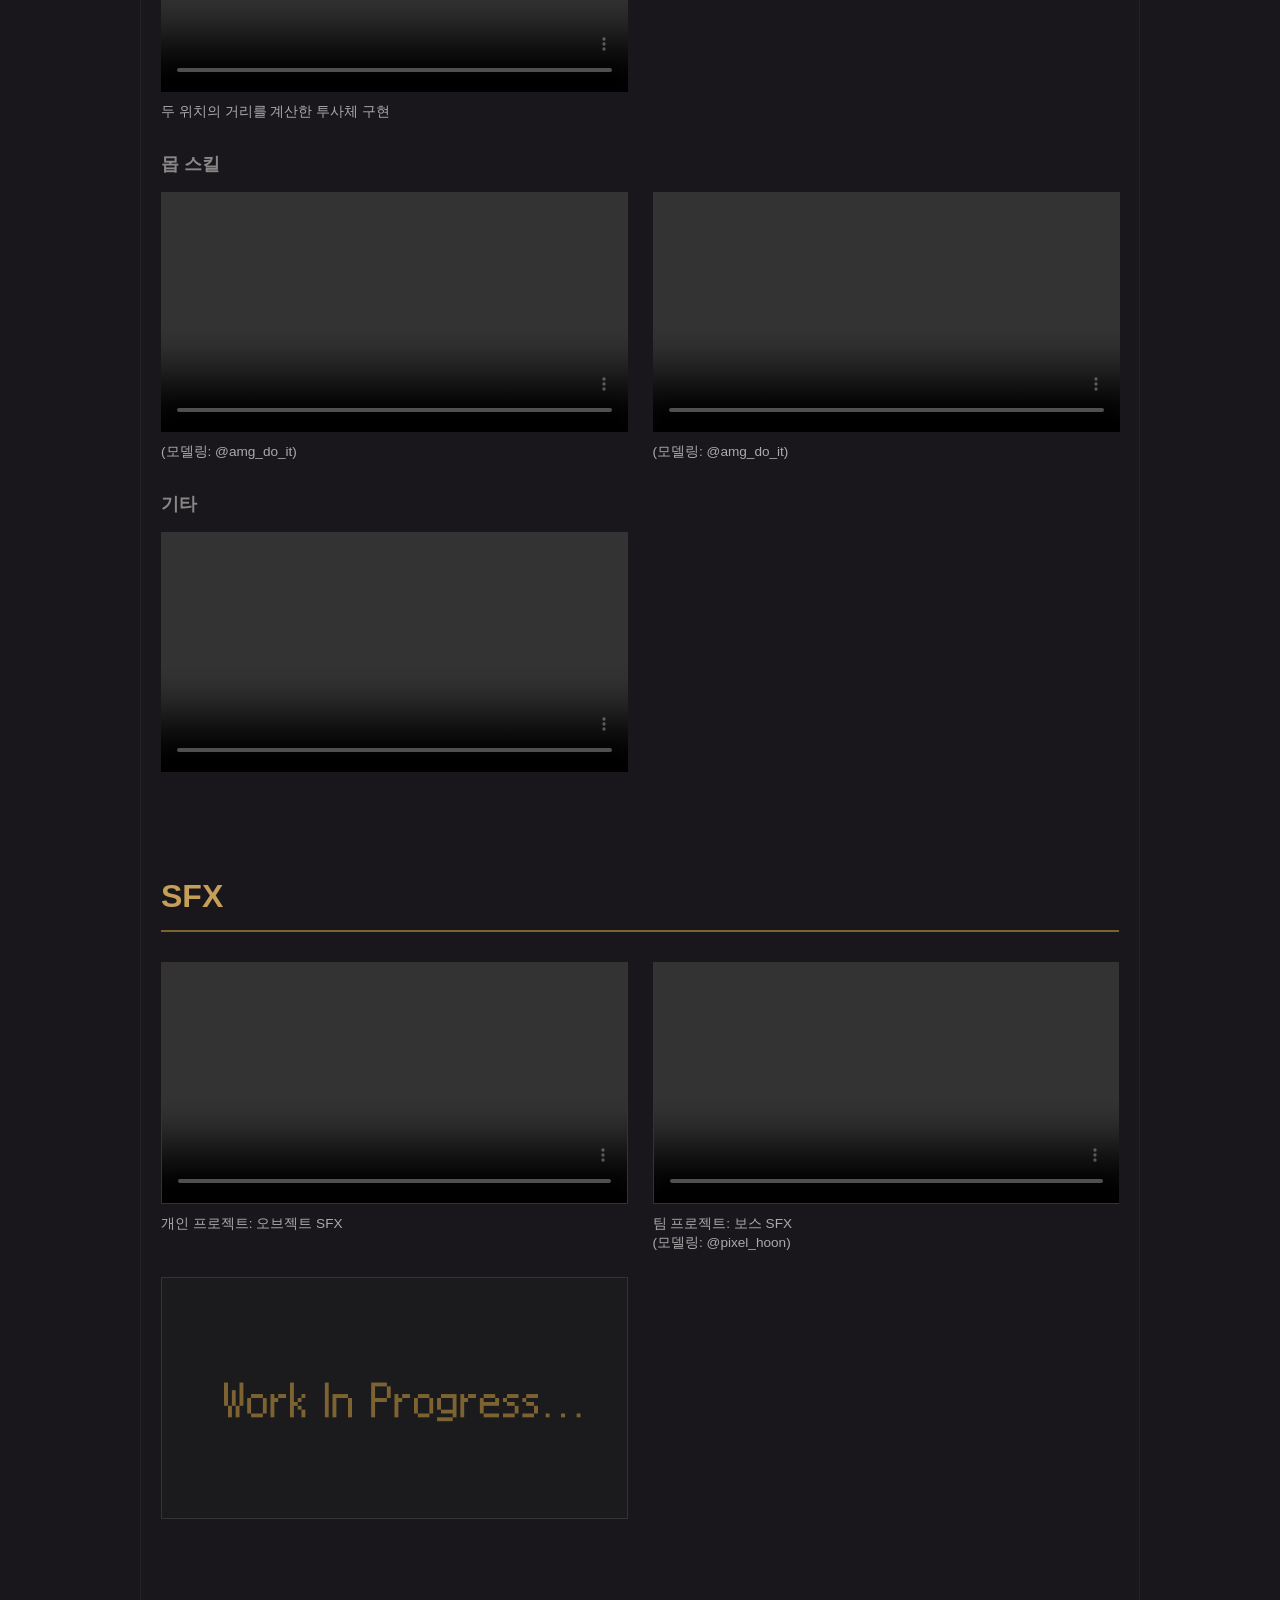
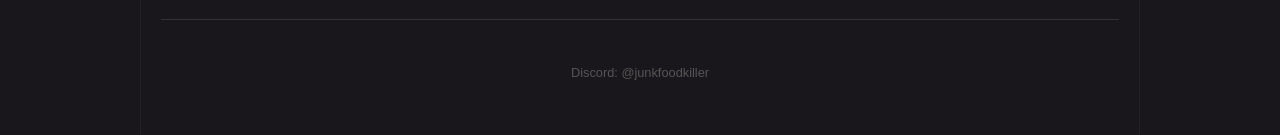
==== commit 148b787c: "updated contribution" ====
--- a/index.html
+++ b/index.html
@@ -47,8 +47,8 @@
                 <ul class="timeline">
                     <li>
                         <span style="color:#fff;">2025.08 ~ 2026.02</span><br>
-                        <span style="color:var(--text-pct2);">픽셀 크리에이터 타운 2: </span>
-                        플레이어 스킬, 펫 메커니즘 제작
+                        <span style="color:var(--text-pct2);">[픽셀 크리에이터 타운 2] :</span><br>
+                        MythicMobs(플레이어 스킬, 펫) 제작
                     </li>
                 </ul>
             </div>
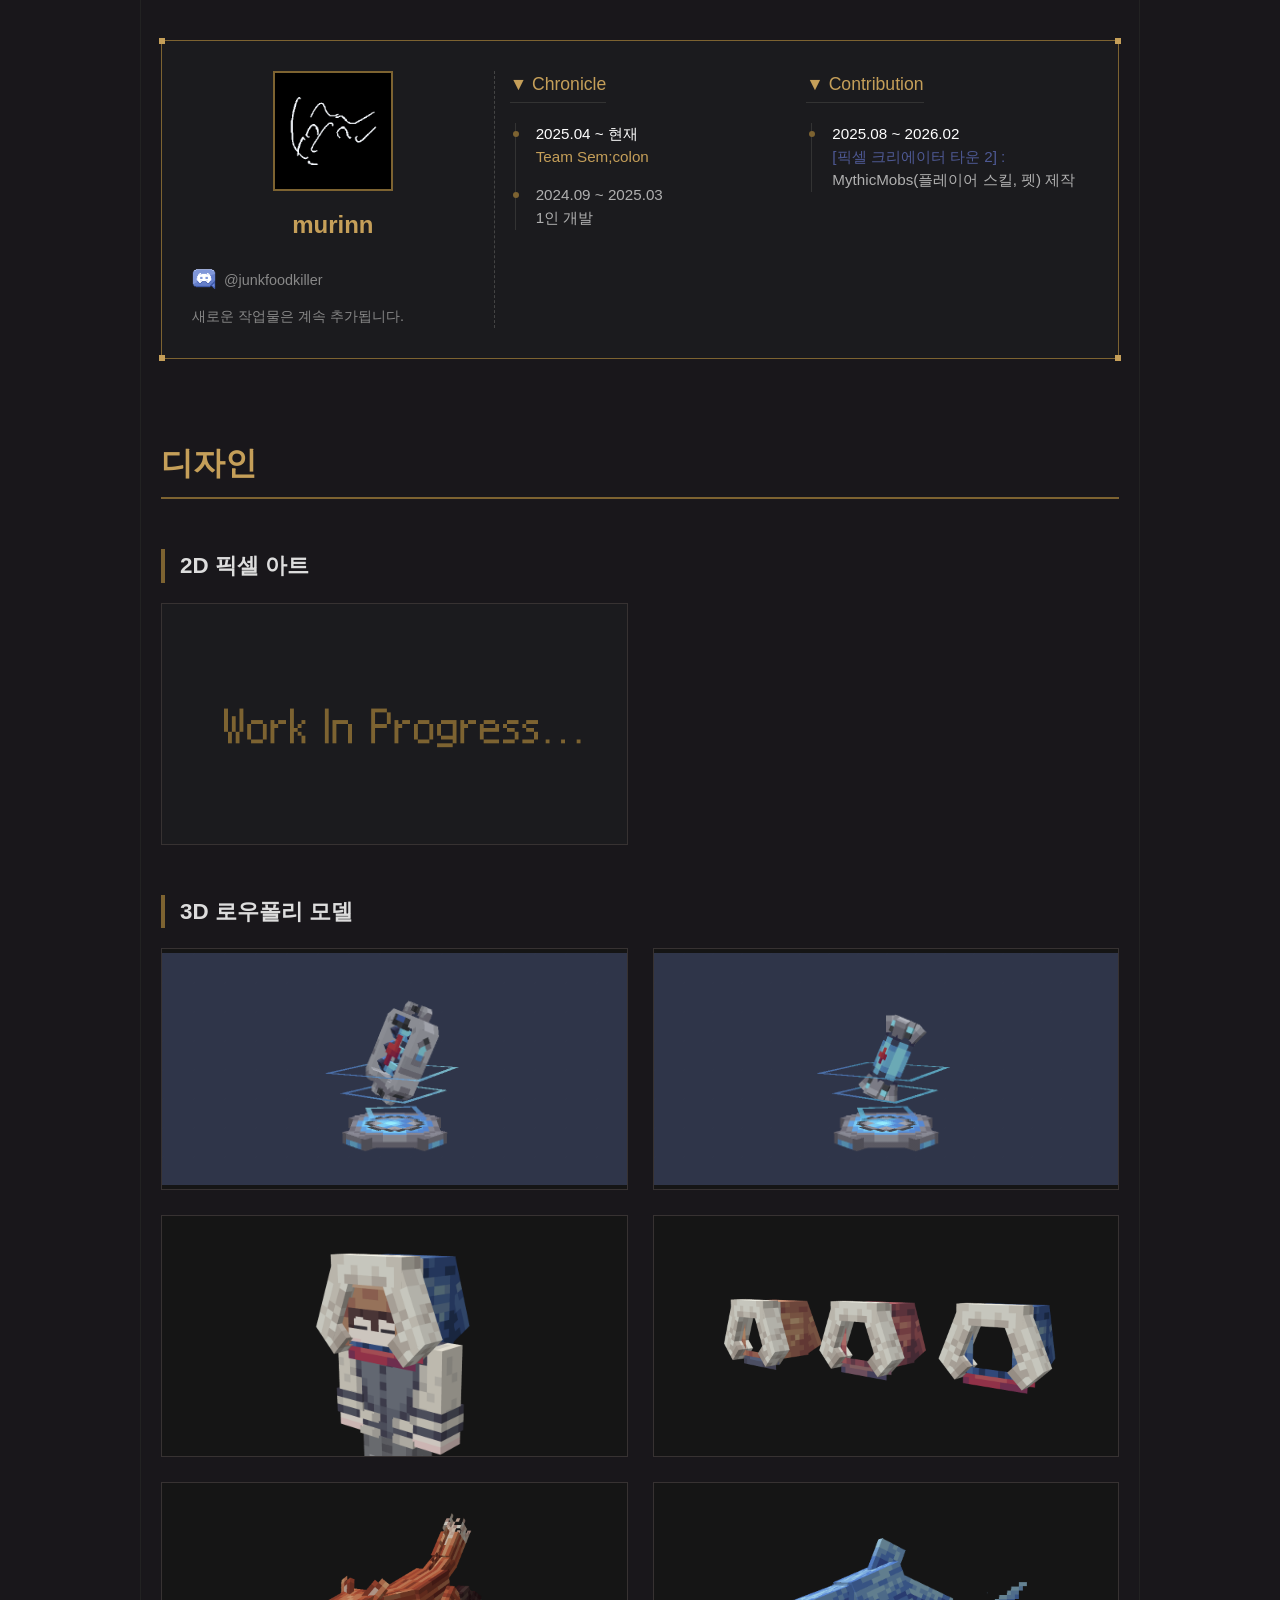
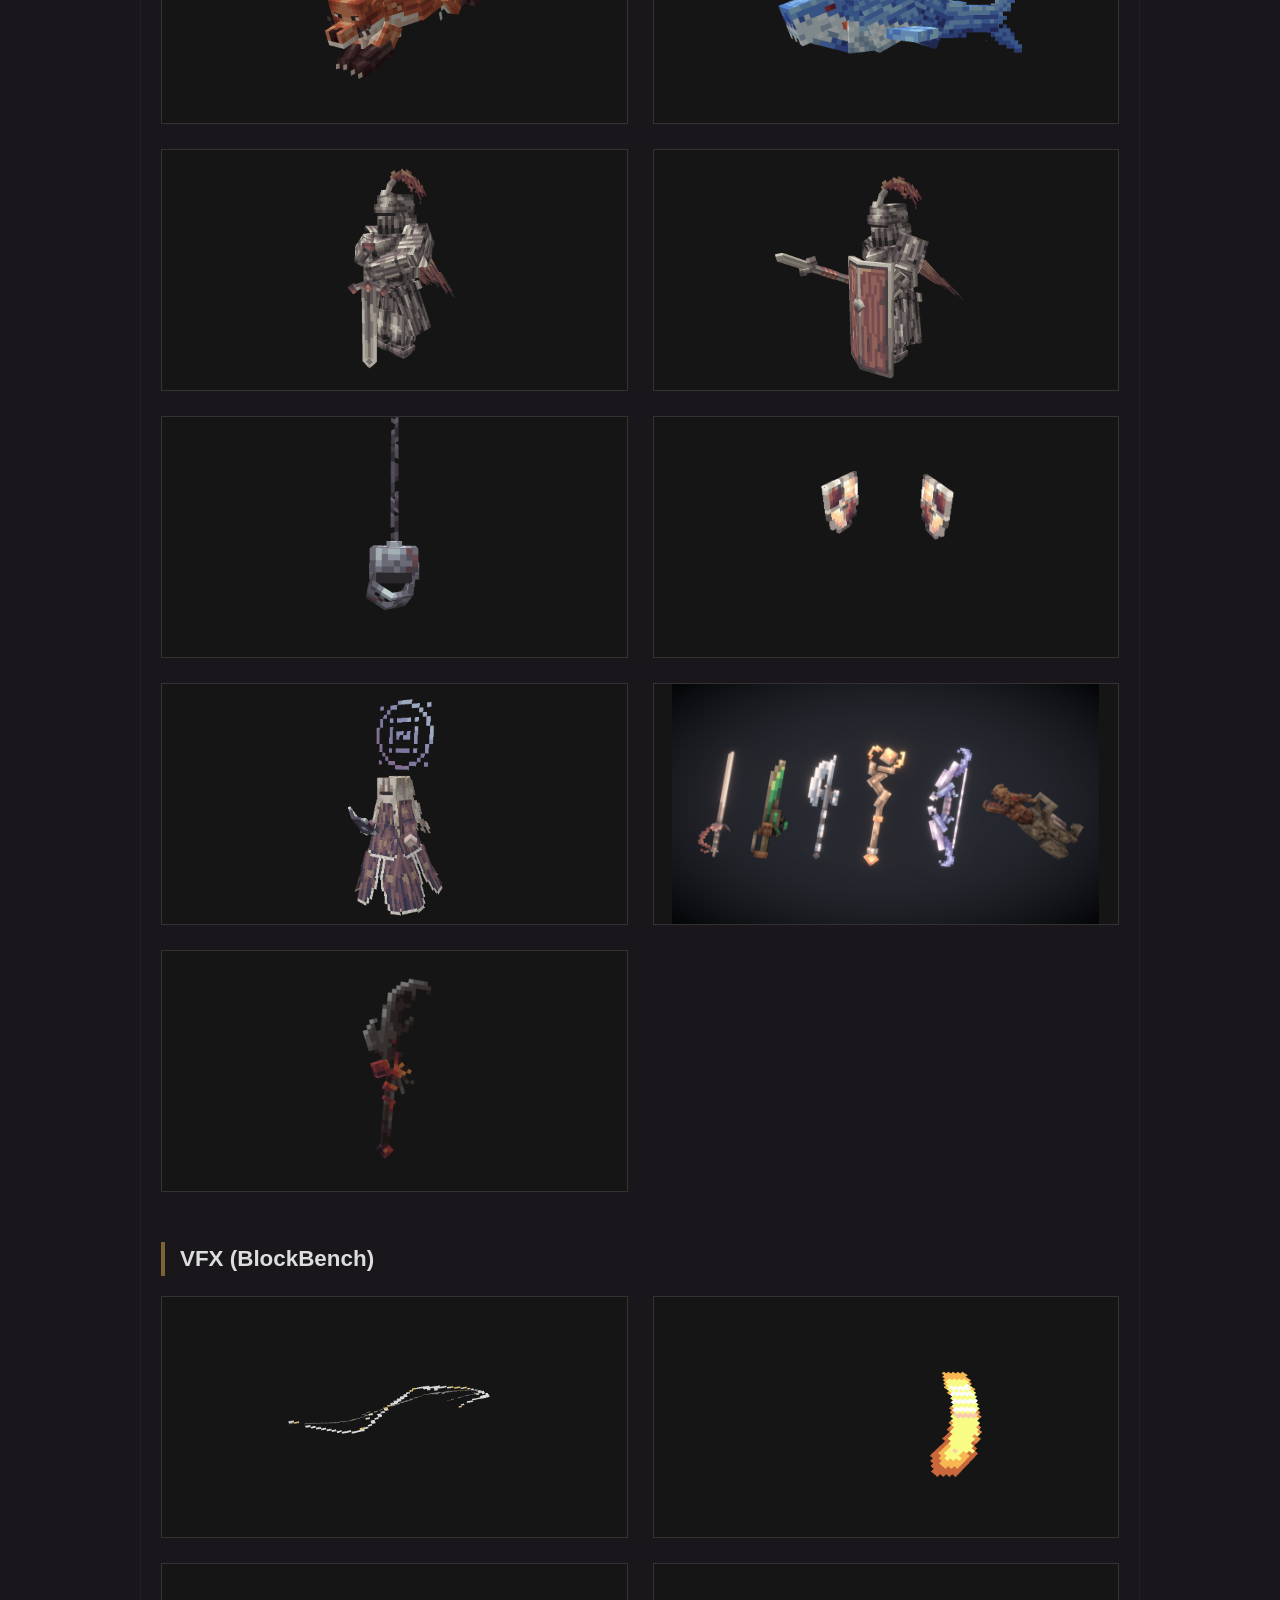
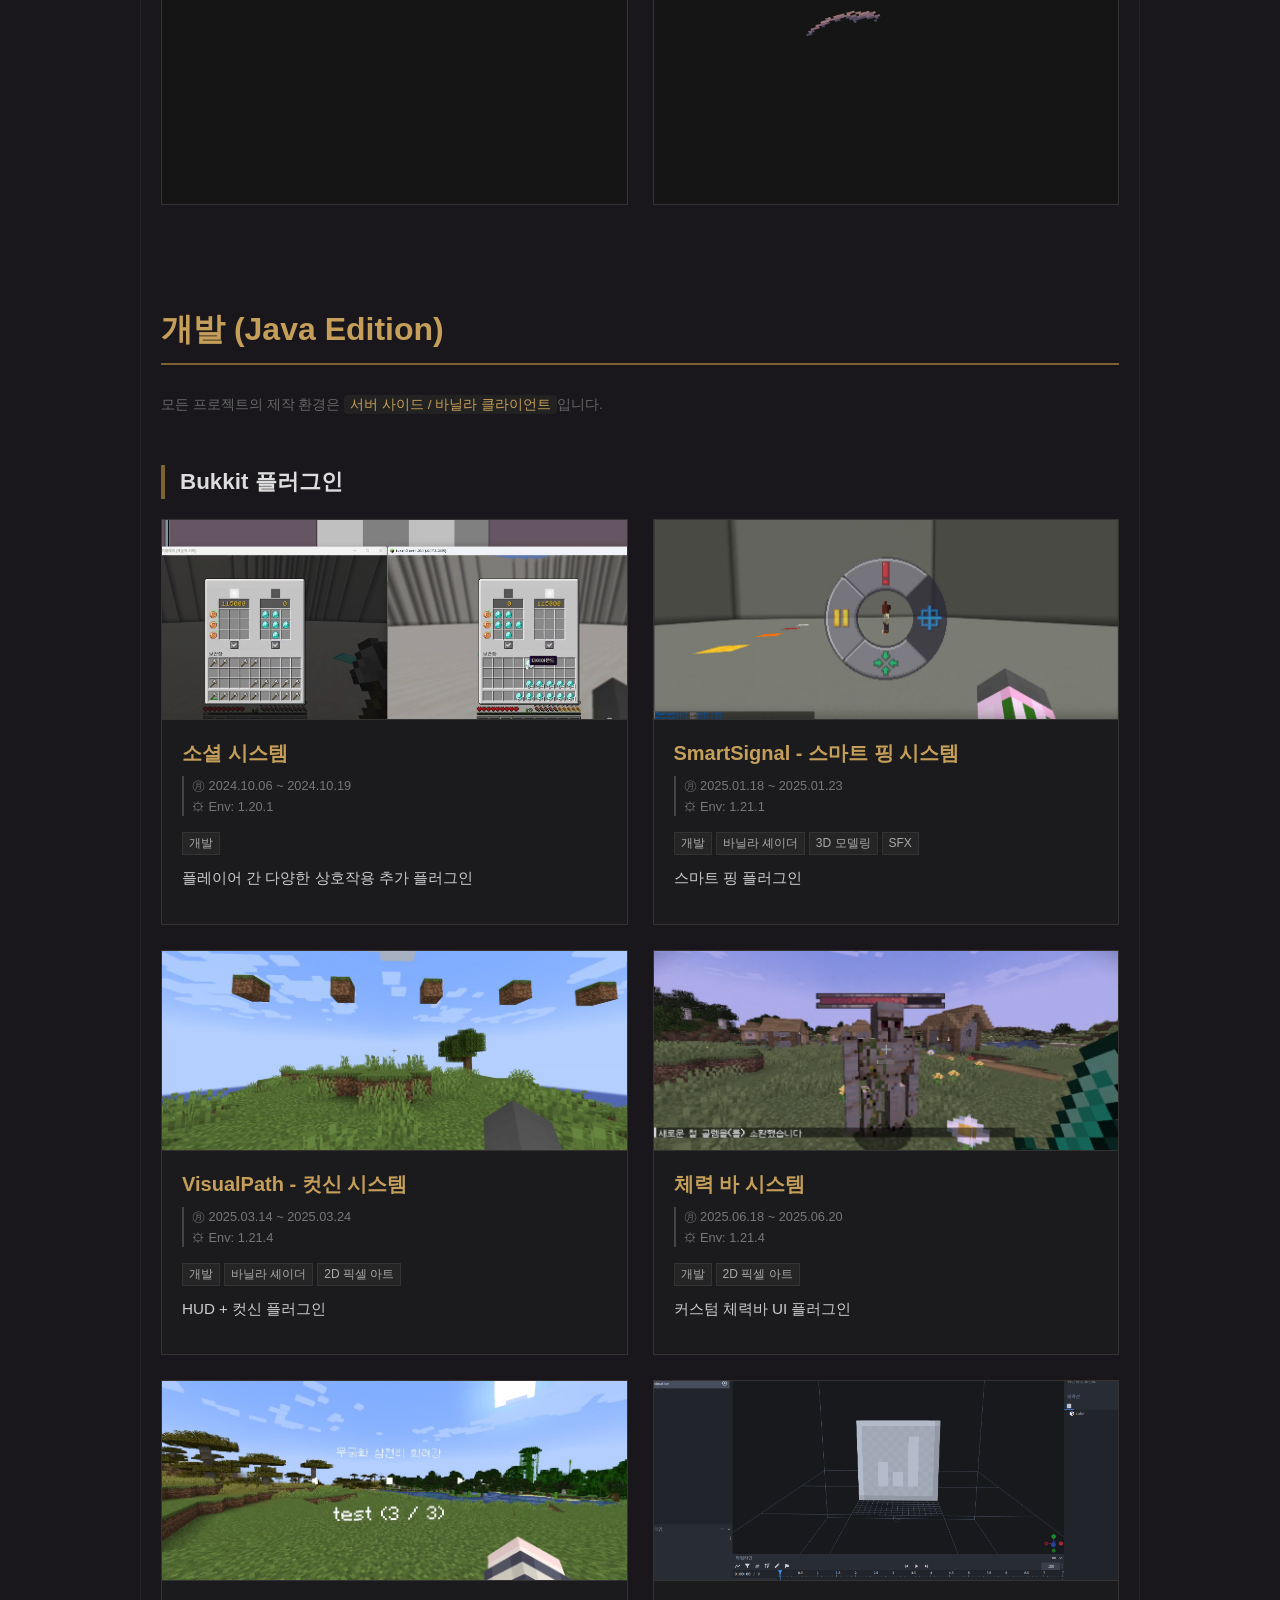
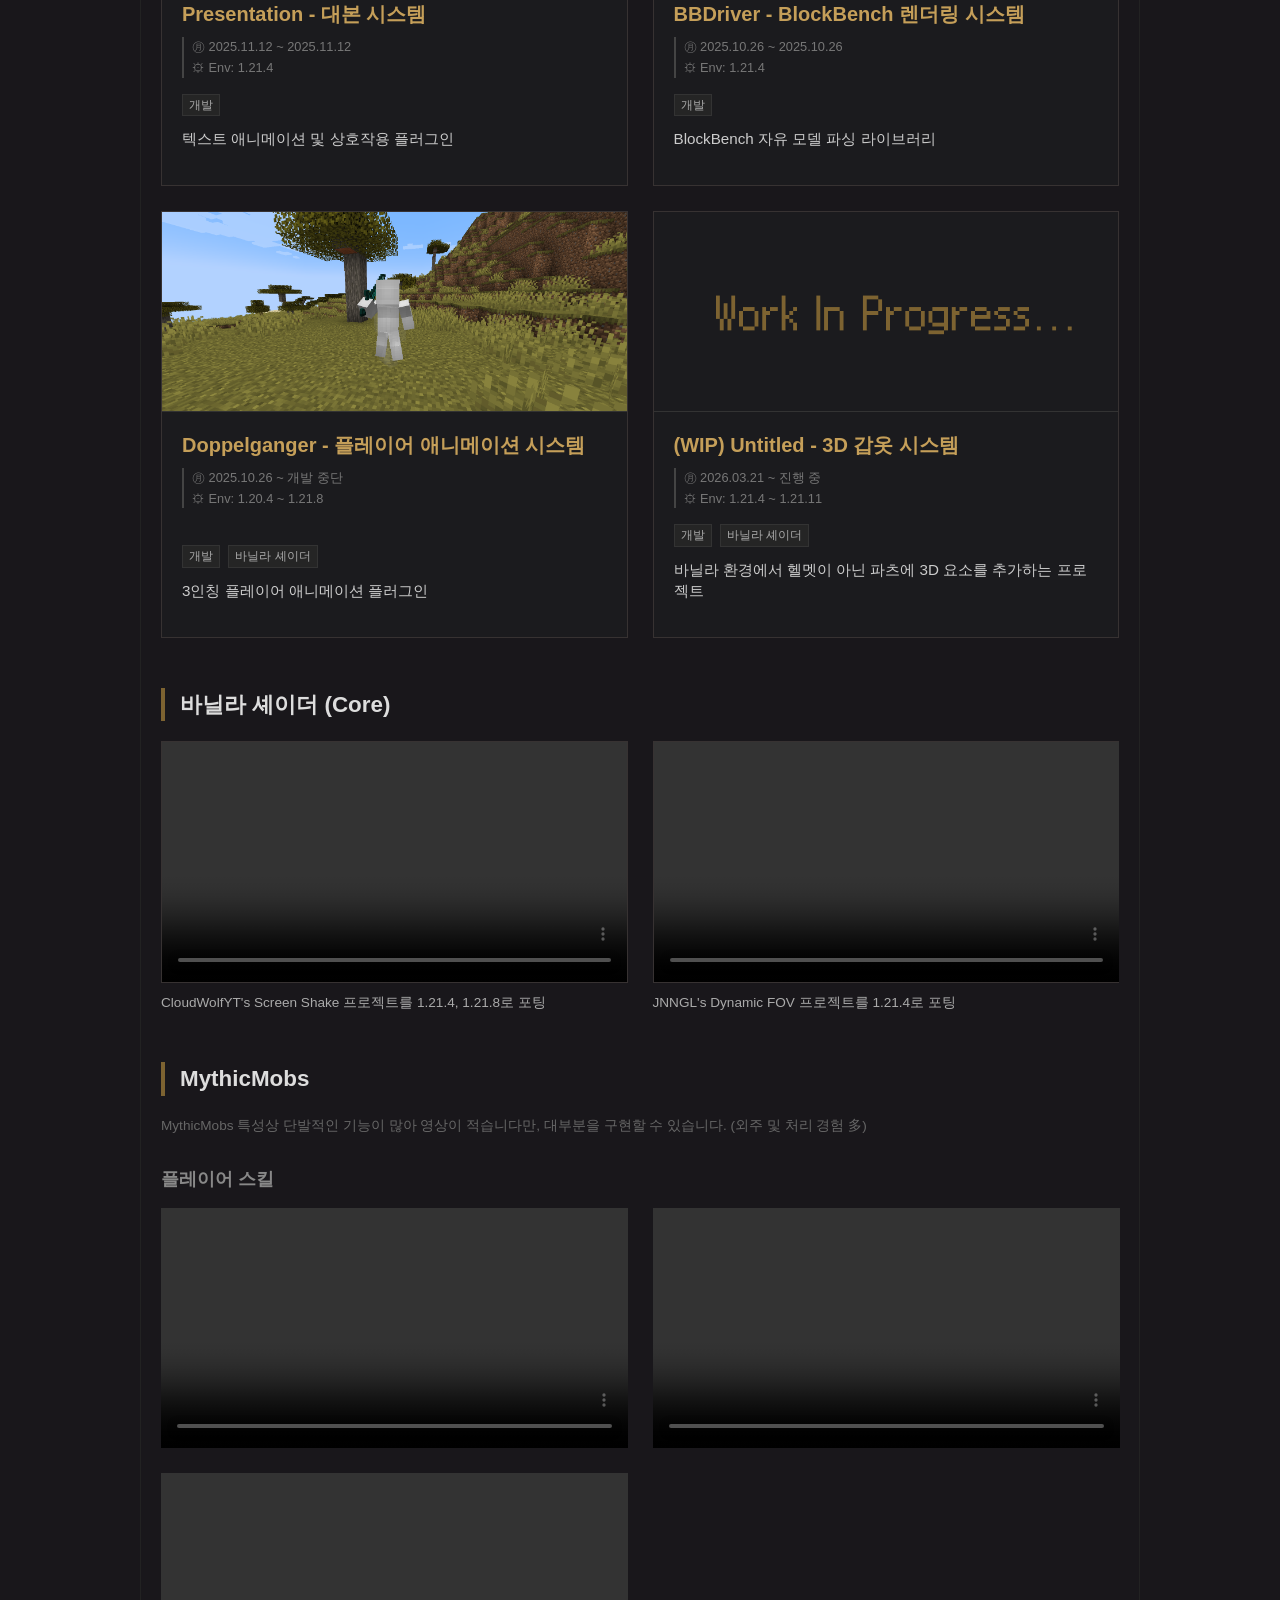
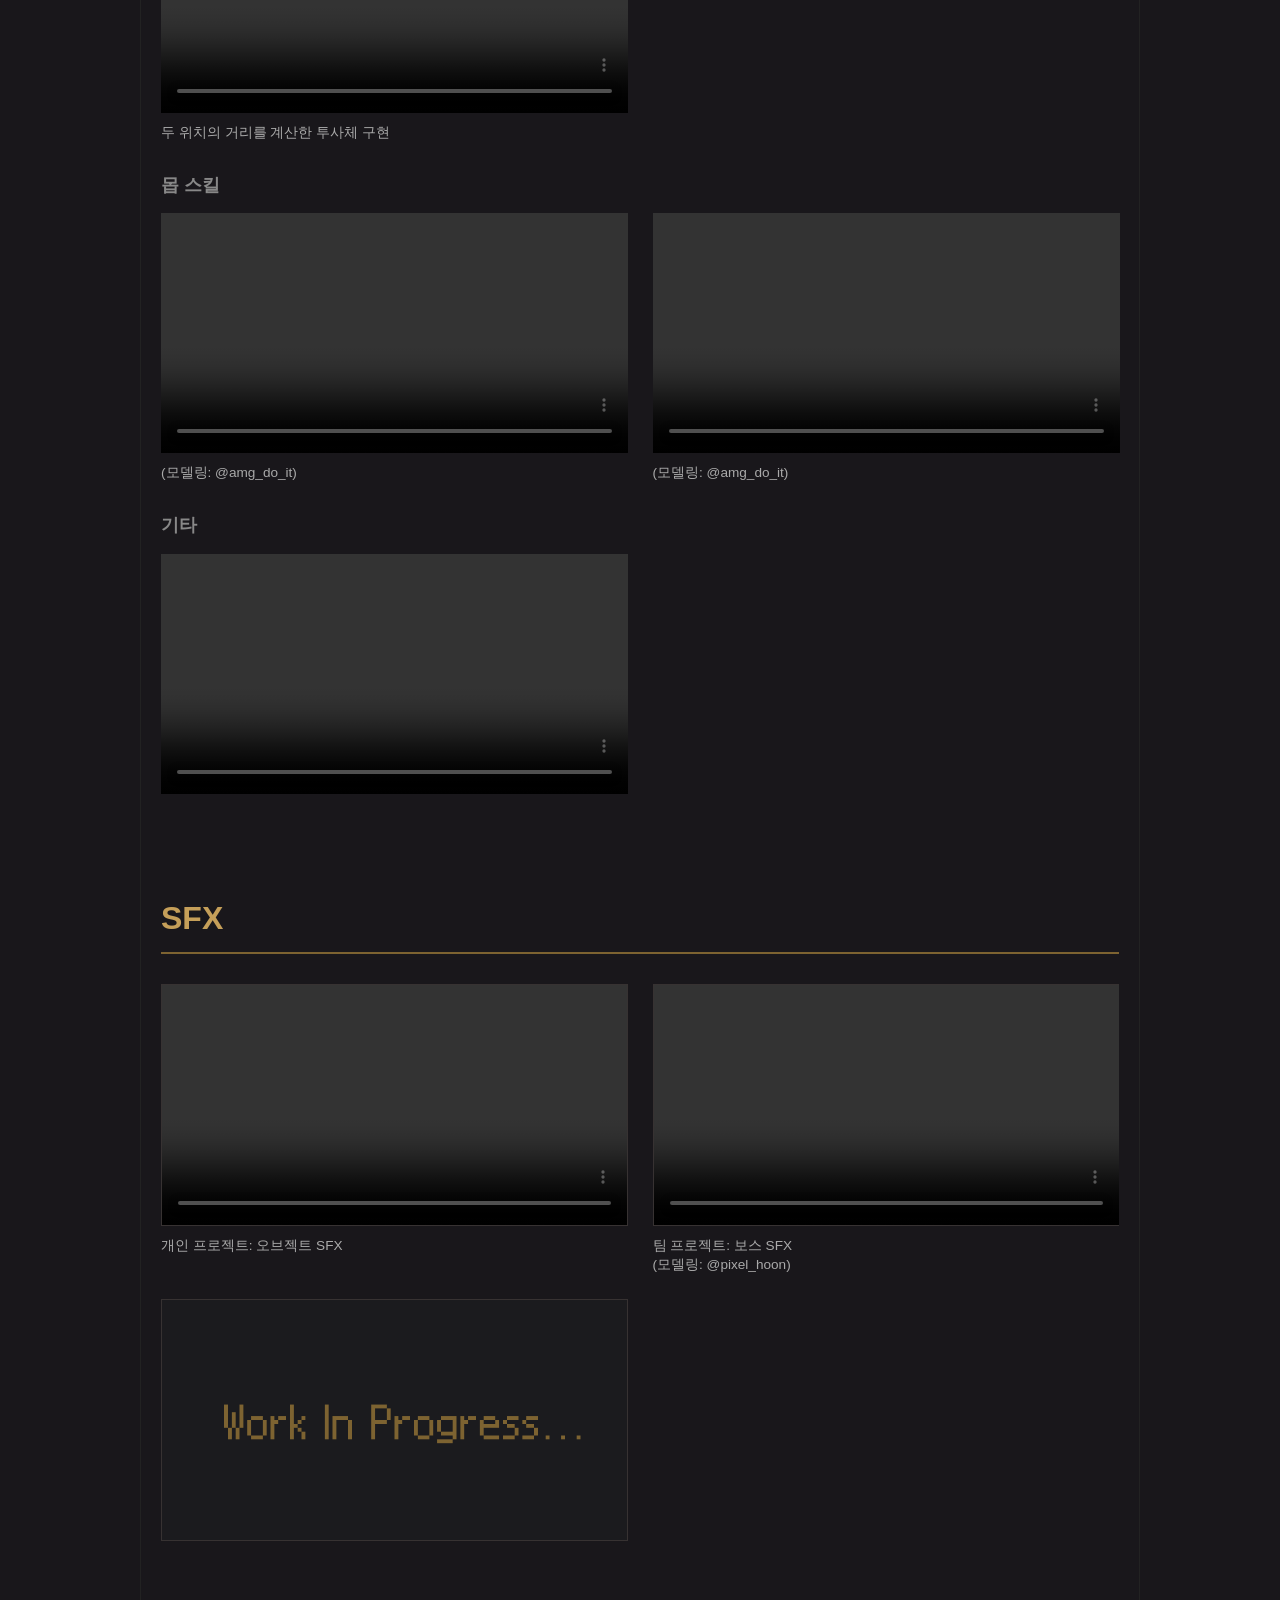
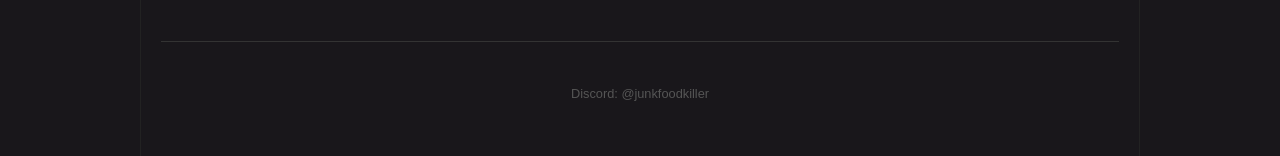
==== commit 700006cb: "+ 3D" ====
--- a/index.html
+++ b/index.html
@@ -320,7 +320,7 @@
                     <div class="card-info-area">
                         <div>
                             <h4 class="card-title">Doppelganger - 플레이어 애니메이션 시스템</h4>
-                            <div class="card-meta-list"><div>㊊ 2025.10.26 ~ 진행 중</div><div>⚙ Env: 1.20.4 ~ 1.21.8</div></div>
+                            <div class="card-meta-list"><div>㊊ 2025.10.26 ~ 개발 중단</div><div>⚙ Env: 1.20.4 ~ 1.21.8</div></div>
                         </div>
                         <div class="card-desc">
                             <span class="tag">개발</span> <span class="tag">바닐라 셰이더</span>
@@ -346,6 +346,20 @@
                                 <video src="video/doppelganger/doppelganger_test.mp4" class="media-content" loop controls></video>
                                 <div class="modal-caption">▲ 테스트 영상</div>
                             </div>
+                        </div>
+                    </div>
+                </article>
+
+                <article class="project-card" onclick="openModal(this)">
+                    <div class="card-media-area"><img src="icon/wip.png"></div>
+                    <div class="card-info-area">
+                        <div>
+                            <h4 class="card-title">(WIP) Untitled - 3D 갑옷 시스템</h4>
+                            <div class="card-meta-list"><div>㊊ 2026.03.21 ~ 진행 중</div><div>⚙ Env: 1.21.4 ~ 1.21.11</div></div>
+                        </div>
+                        <div class="card-desc">
+                            <span class="tag">개발</span> <span class="tag">바닐라 셰이더</span>
+                            <p style="margin-top:8px;">바닐라 환경에서 헬멧이 아닌 파츠에 3D 요소를 추가하는 프로젝트</p>
                         </div>
                     </div>
                 </article>
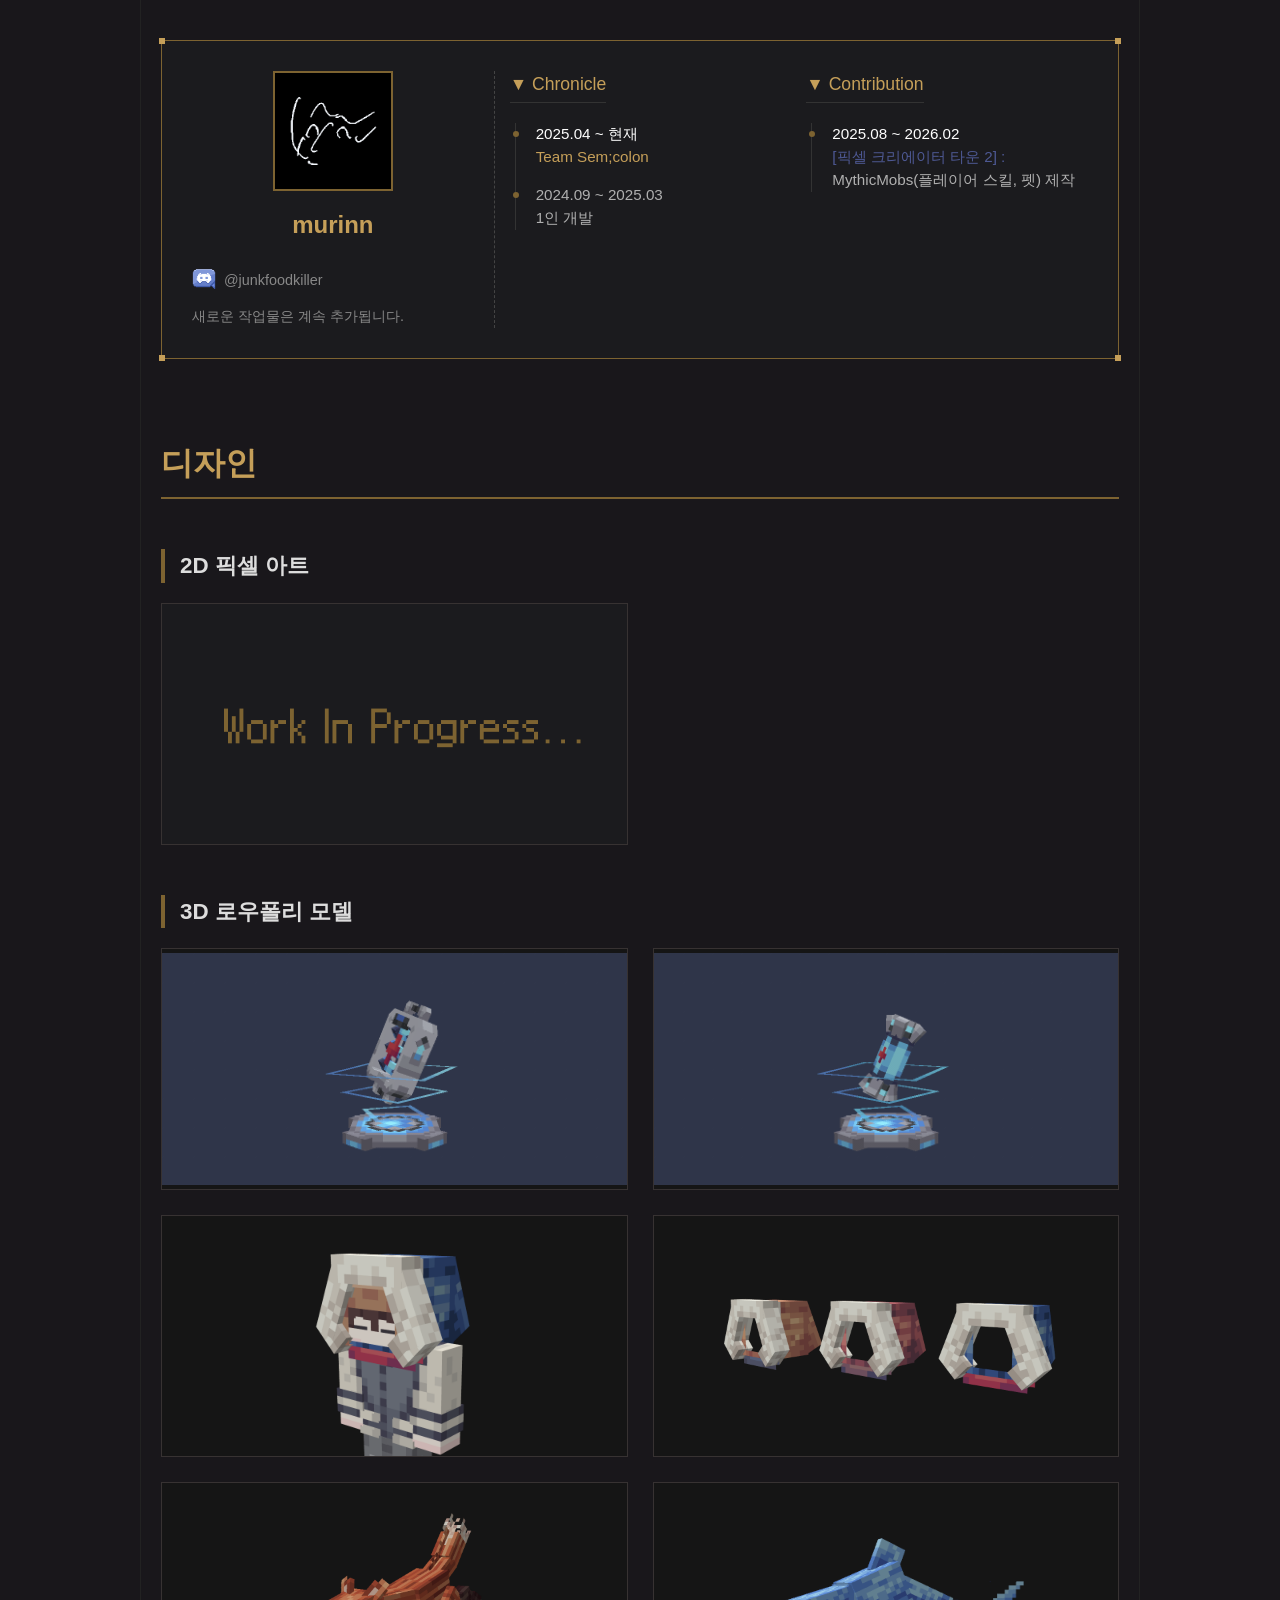
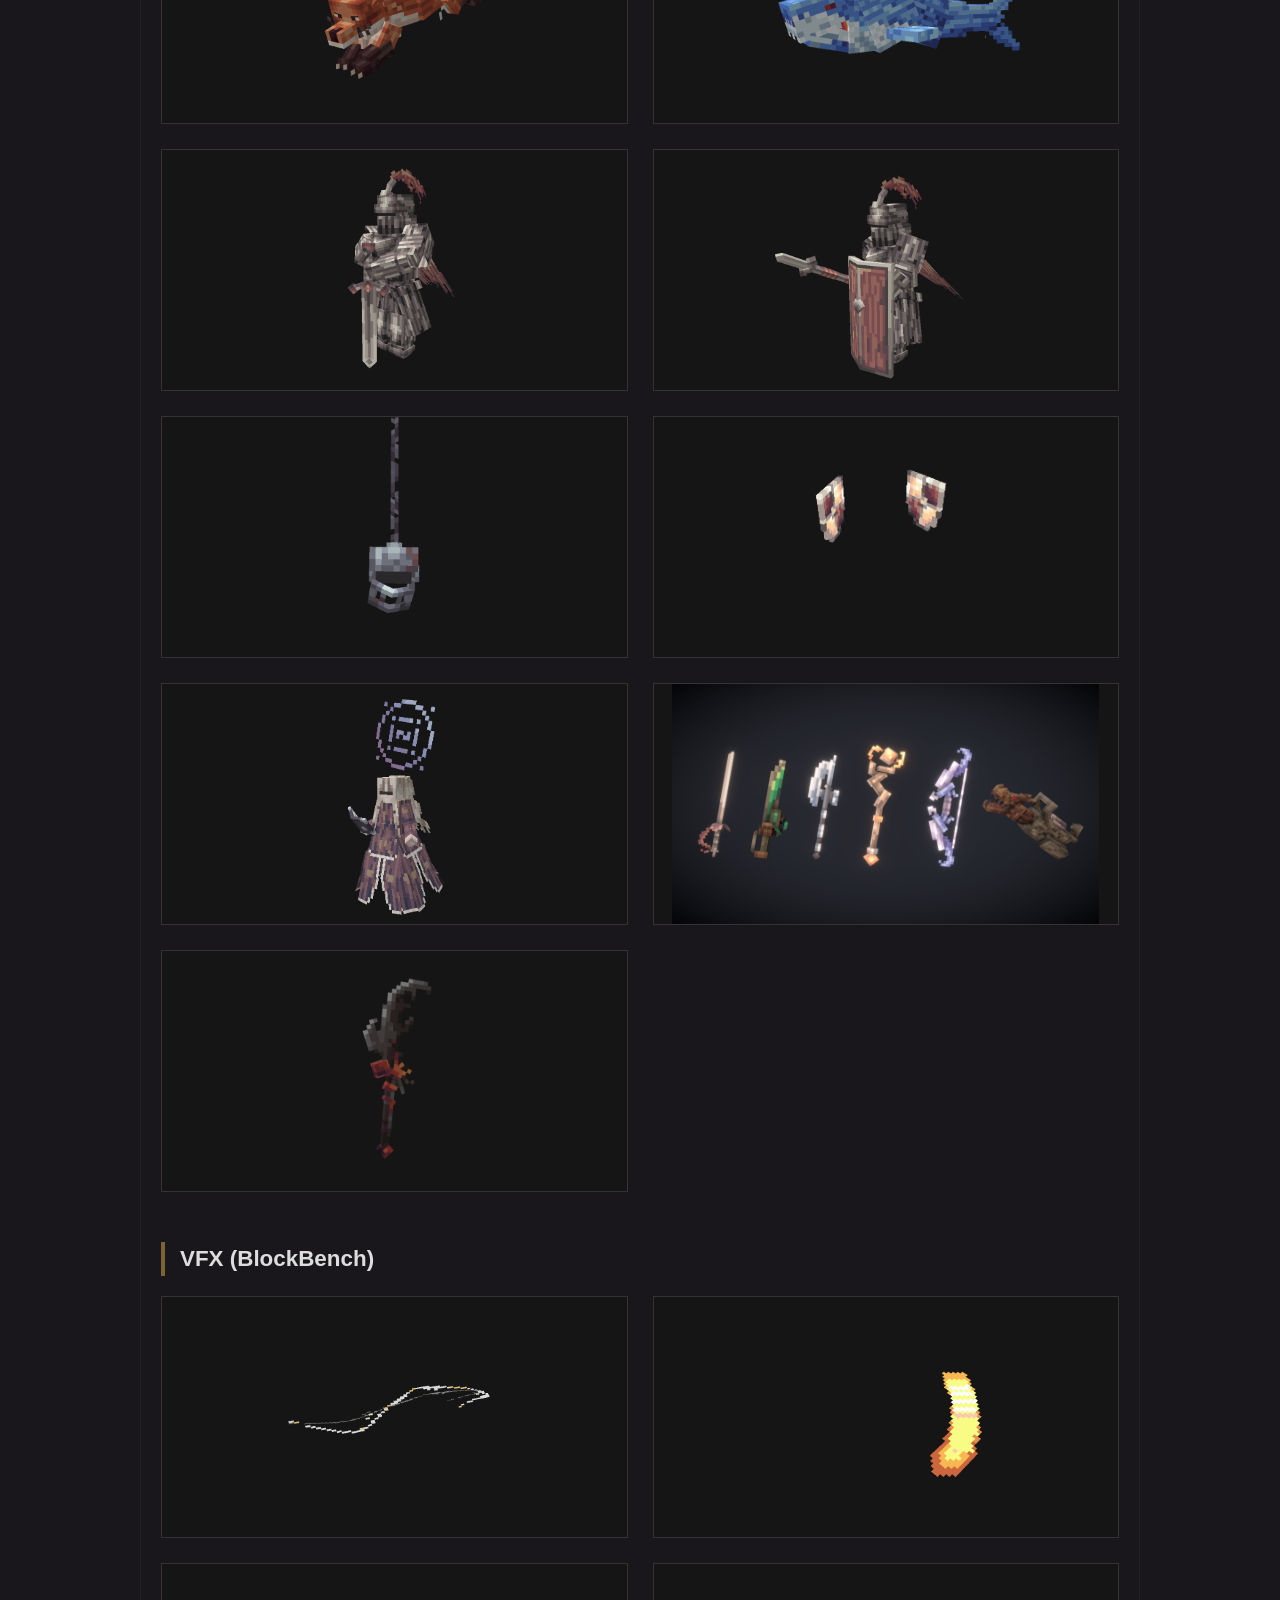
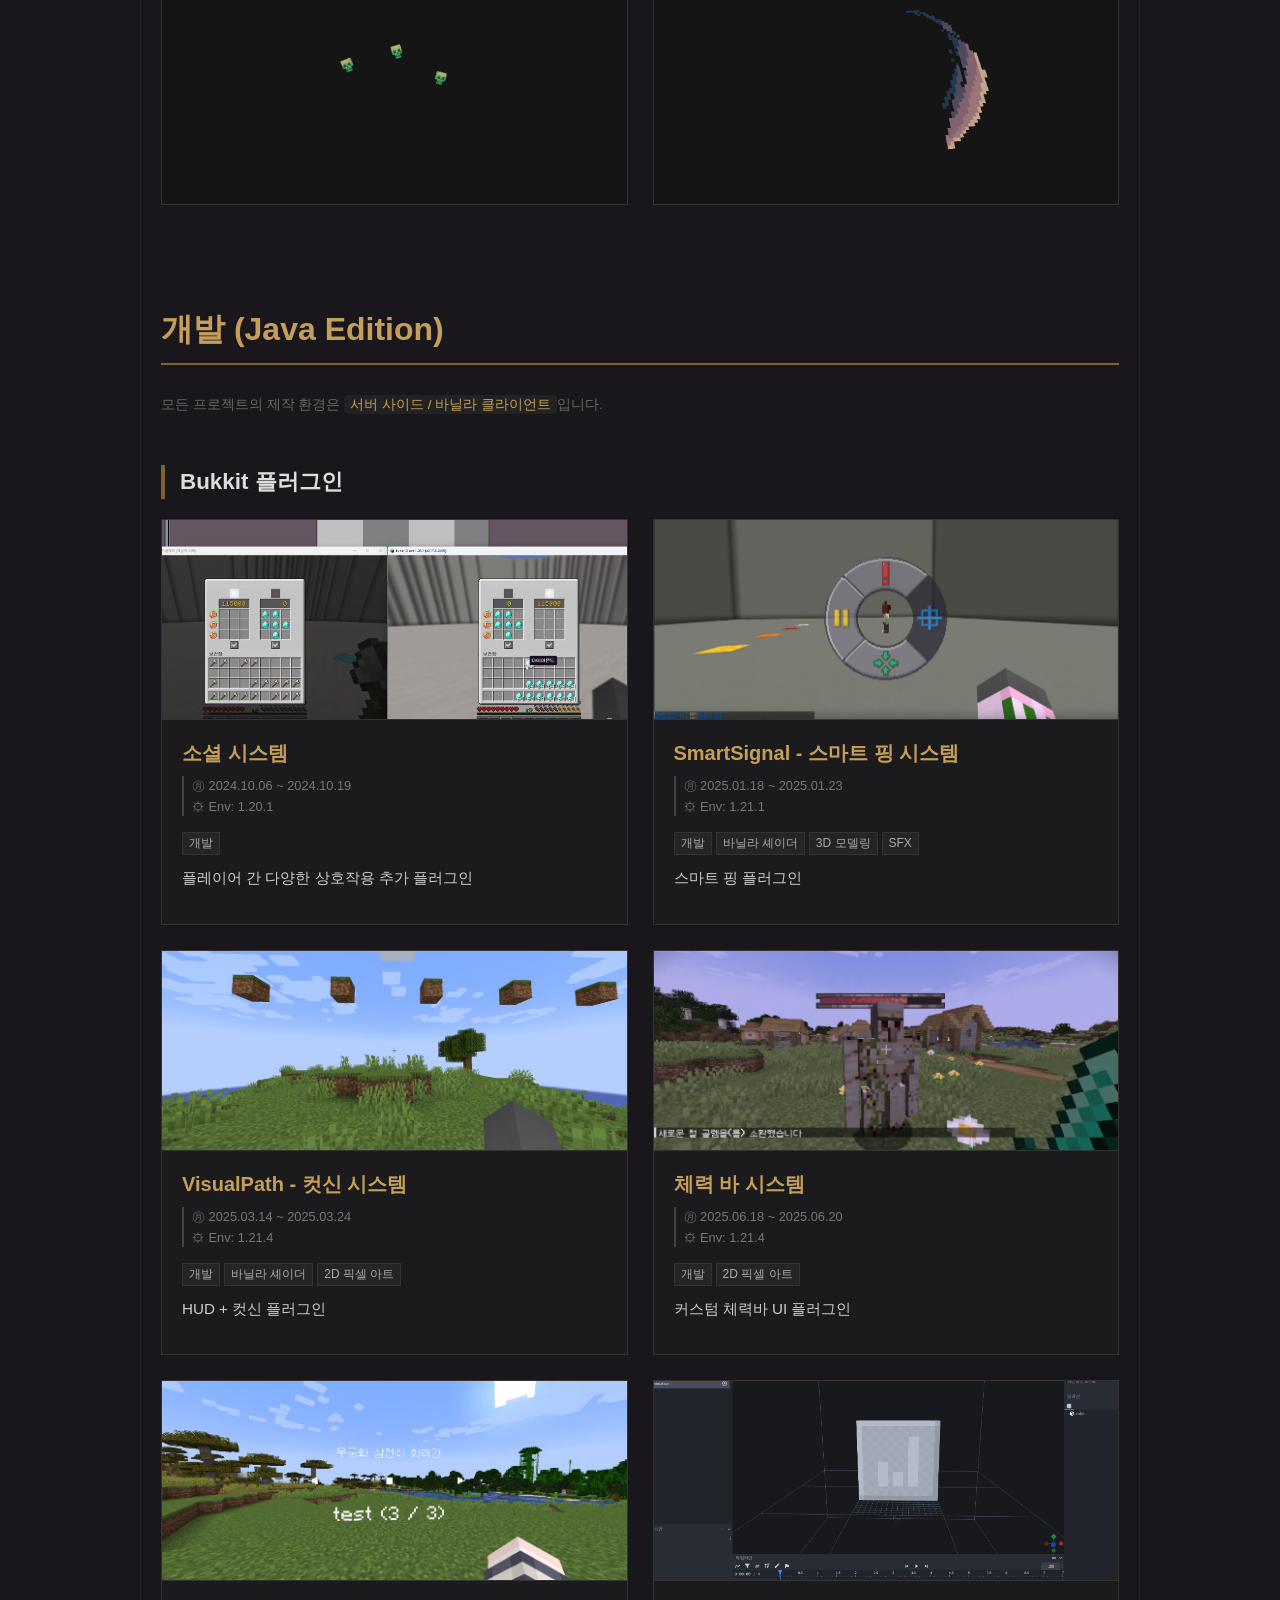
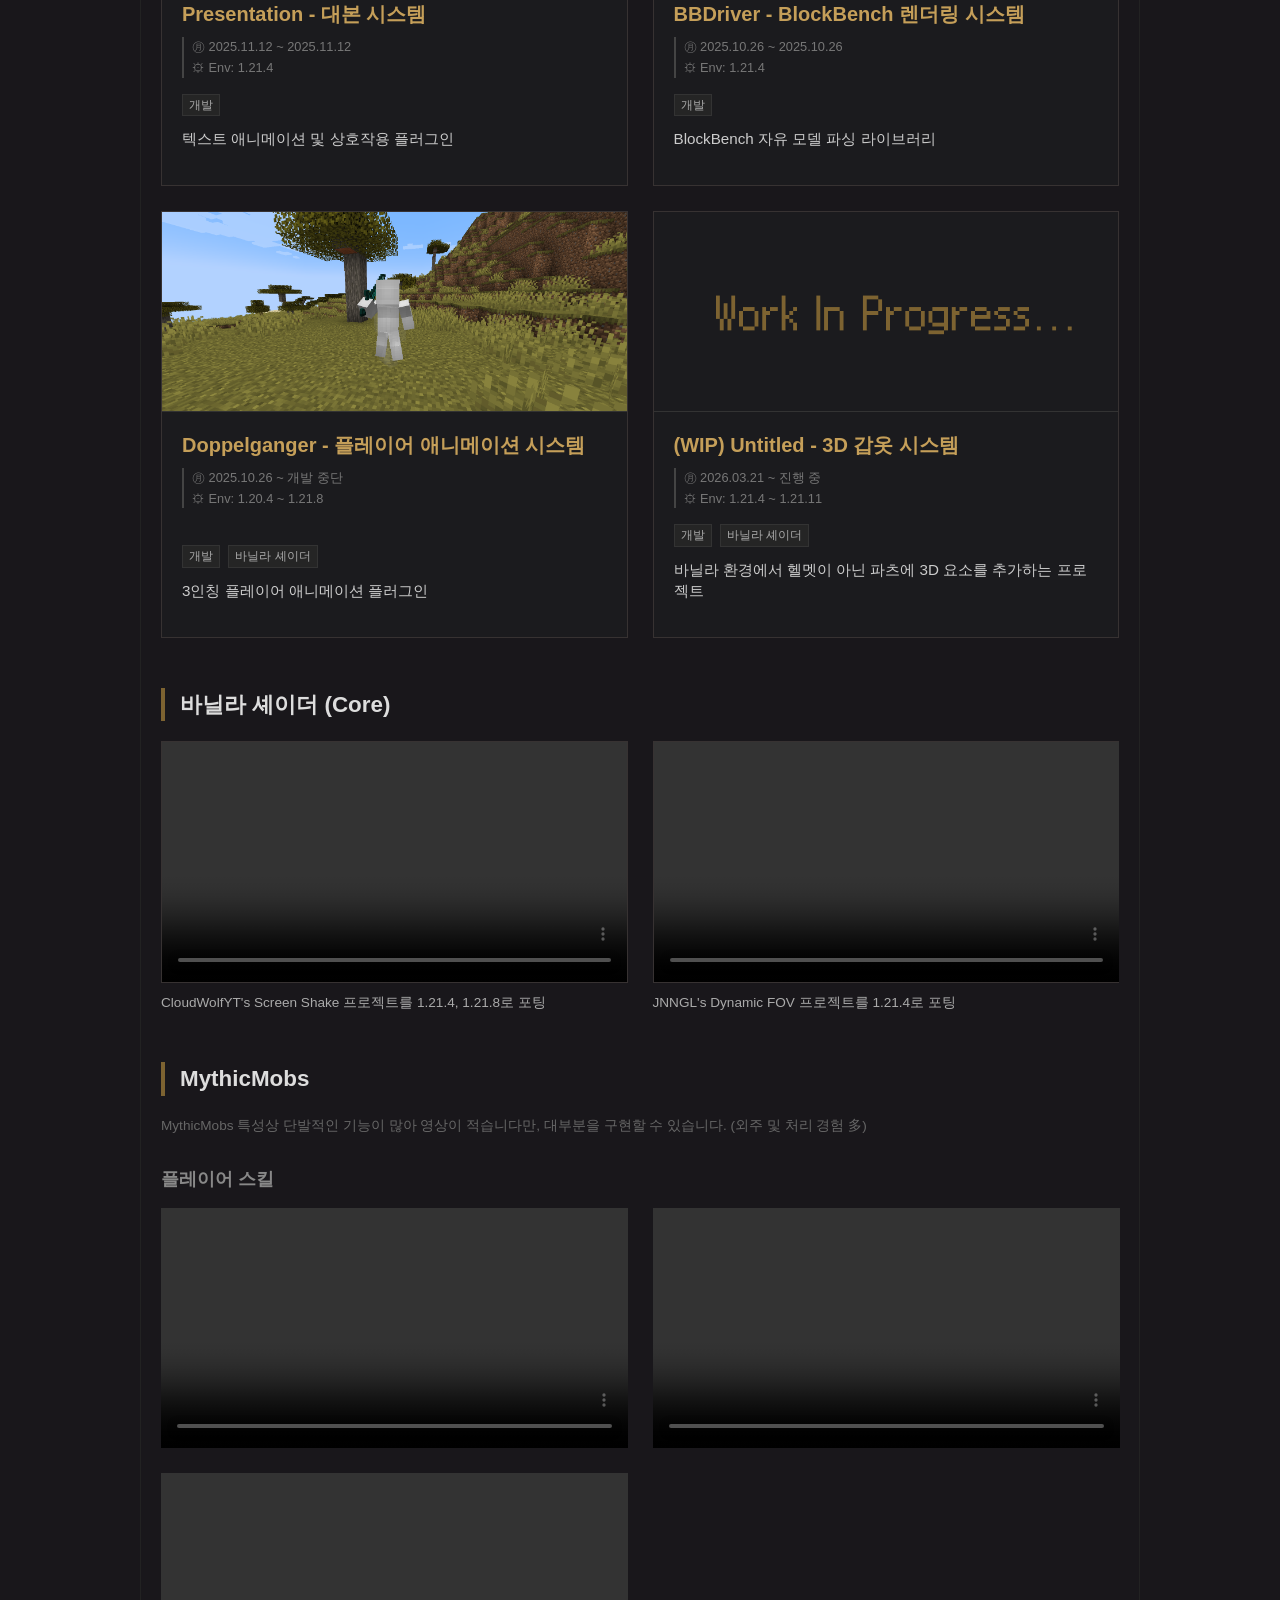
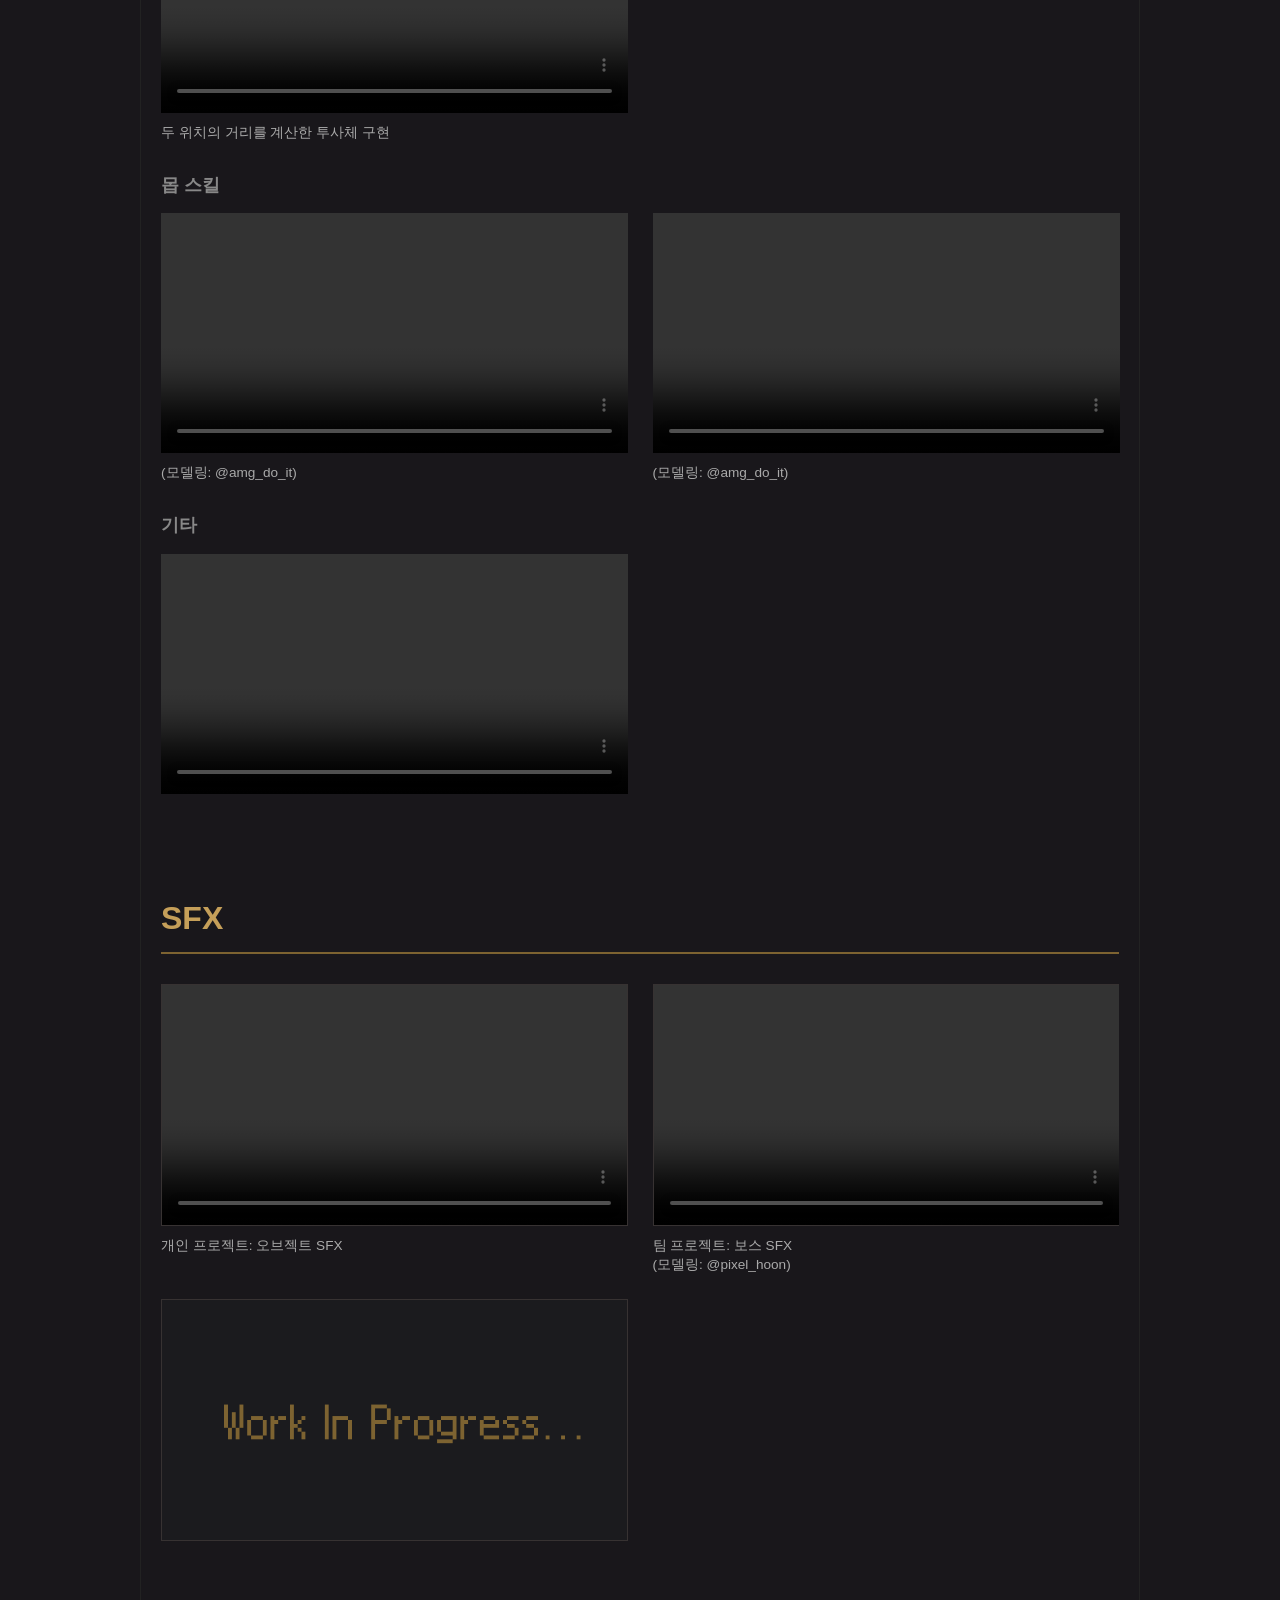
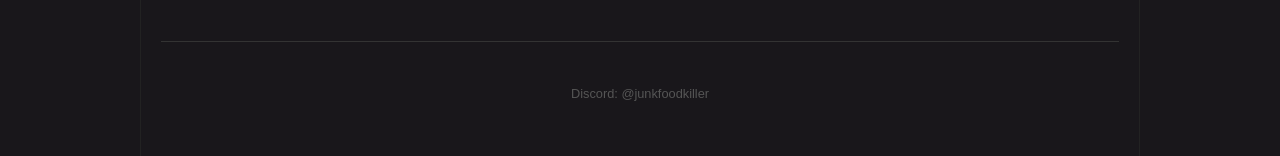
==== commit 5d76ec28: "update" ====
--- a/index.html
+++ b/index.html
@@ -334,7 +334,7 @@
                             <div class="divider">
                                 <span class="tag">개발</span>
                                 <span class="tag">바닐라 셰이더</span><br><br>
-                                제작 기간: 2025.10.26 ~ 진행 중<br>
+                                제작 기간: 2025.10.26 ~ 개발 중단<br>
                                 제작 환경: 1.20.4 ~ 1.21.8
                             </div>
                             BBDriver 라이브러리를 활용한 플레이어 애니메이션 시스템입니다.<br>
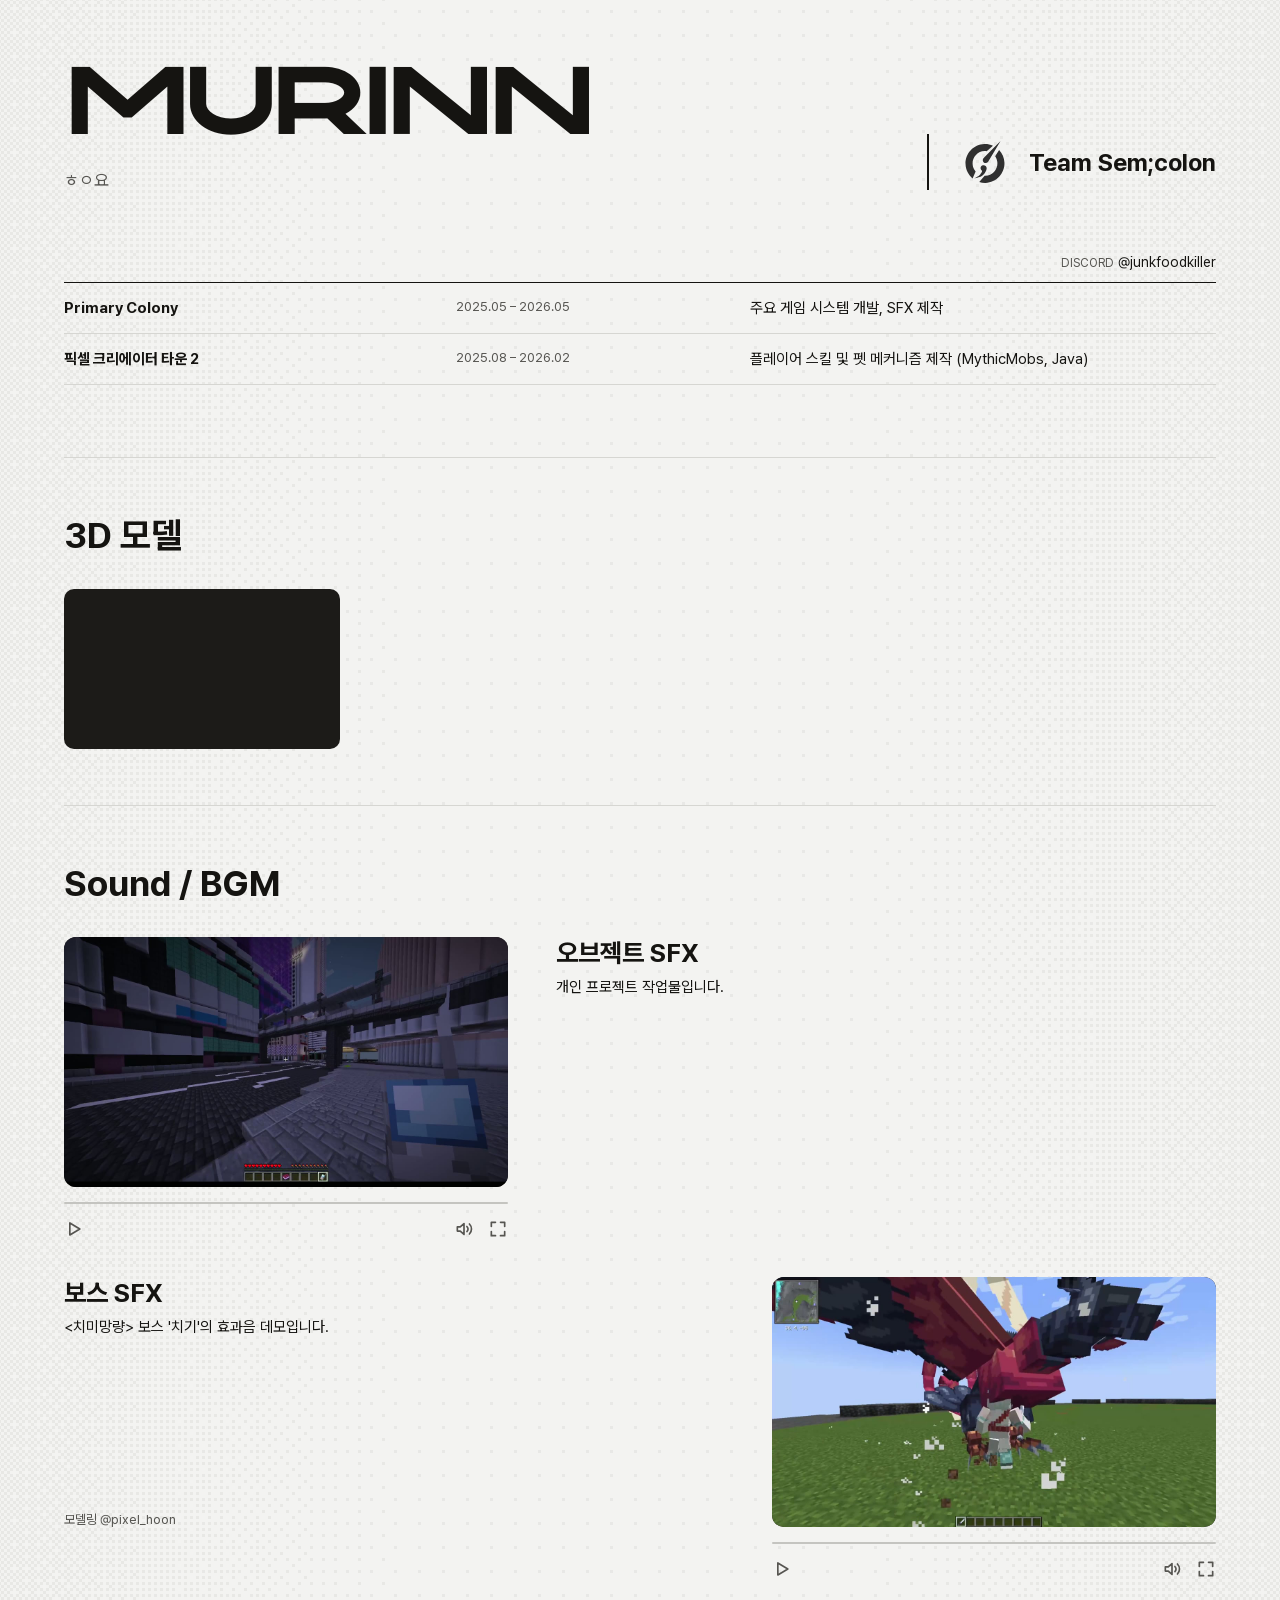
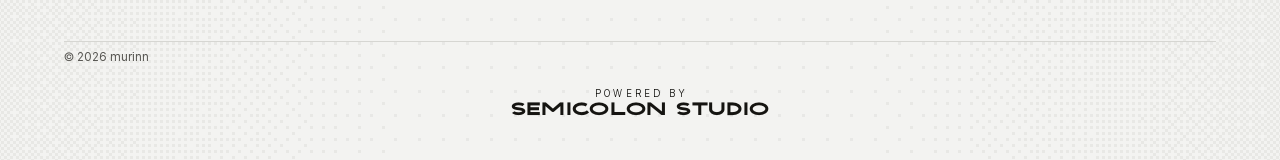
==== commit e81ec6c4: "init: 새 포트폴리오 사이트" ====
--- a/index.html
+++ b/index.html
@@ -1,451 +1,22 @@
-<!DOCTYPE html>
+<!doctype html>
 <html lang="ko">
 <head>
-    <meta charset="UTF-8">
-    <meta name="viewport" content="width=device-width, initial-scale=1.0">
-    <title>Archive of murinn</title>
-    
-    <link rel="icon" type="image/png" href="icon/profile3.png">
-    <link rel="stylesheet" href="style.css">
+<meta charset="utf-8">
+<meta name="viewport" content="width=device-width, initial-scale=1">
+<meta http-equiv="Content-Security-Policy" content="default-src 'self'; script-src 'self'; style-src 'self' 'unsafe-inline'; img-src 'self' data: blob:; media-src 'self' blob:; font-src 'self'; connect-src 'self' blob: data:; worker-src 'self' blob:; object-src 'none'; base-uri 'self'; form-action 'none'">
+<title>Archive of murinn</title>
+<meta property="og:title" content="Archive of murinn">
+<meta property="og:type" content="website">
+<link rel="icon" type="image/png" href="favicon.png">
+<link rel="stylesheet" href="fonts/pretendard-subset.css">
+<link rel="stylesheet" href="style.css">
+<script type="module" src="app.js"></script>
 </head>
 <body>
-    <nav class="side-nav">
-        <a href="#profile" class="nav-item active">프로필</a>
-        <a href="#design" class="nav-item">디자인</a>
-        <a href="#dev" class="nav-item">개발</a>
-        <a href="#sfx" class="nav-item">SFX</a>
-    </nav>
-    
-    <div class="wrapper">
-        <header class="profile-section" id="profile">
-            <div class="corner tl"></div><div class="corner tr"></div>
-            <div class="corner bl"></div><div class="corner br"></div>
-
-            <div class="profile-info">
-                <img src="icon/profile4.png" alt="Profile" class="profile-img">
-                <h1 class="profile-name">murinn</h1>
-                <p class="profile-detail"><img src="icon/discord.png" class="icon-small">@junkfoodkiller</p>
-                <p class="profile-detail">새로운 작업물은 계속 추가됩니다.</p>
-            </div>
-
-            <div class="profile-history">
-                <div class="history-title">▼ Chronicle</div>
-                <ul class="timeline">
-                    <li>
-                        <span style="color:#fff;">2025.04 ~ 현재</span><br>
-                        <span style="color:var(--text-gold);">Team Sem;colon</span>
-                    </li>
-                    <li>
-                        <span>2024.09 ~ 2025.03</span><br>
-                        1인 개발
-                    </li>
-                </ul>
-            </div>
-
-            <div class="profile-history">
-                <div class="history-title">▼ Contribution</div>
-                <ul class="timeline">
-                    <li>
-                        <span style="color:#fff;">2025.08 ~ 2026.02</span><br>
-                        <span style="color:var(--text-pct2);">[픽셀 크리에이터 타운 2] :</span><br>
-                        MythicMobs(플레이어 스킬, 펫) 제작
-                    </li>
-                </ul>
-            </div>
-        </header>
-
-        
-
-        <section id="design">
-            <h2 class="main-category">디자인</h2>
-
-            <h3 class="sub-category">2D 픽셀 아트</h3>
-            <div class="grid-container">
-                <div class="media-card"><img src="icon/wip.png" class="media-content"></div>
-            </div>
-
-            <h3 class="sub-category">3D 로우폴리 모델</h3>
-            <div class="grid-container">
-                <div class="media-card"><img src="gif/3D/health_pack.gif" class="media-content"></div>
-                <div class="media-card"><img src="gif/3D/health_pack_mini.gif" class="media-content"></div>
-                <div class="media-card"><img src="png/3D/fur_hood_blue.png" class="media-content"></div>
-                <div class="media-card"><img src="png/3D/fur_hood_all.png" class="media-content"></div>
-                <div class="media-card"><img src="gif/3D/fox_walk.gif" class="media-content"></div>
-                <div class="media-card"><img src="gif/3D/shark_idle.gif" class="media-content"></div>
-                <div class="media-card"><img src="gif/3D/knight_sword_idle.gif" class="media-content"></div>
-                <div class="media-card"><img src="gif/3D/knight_spear_idle.gif" class="media-content"></div>
-                <div class="media-card"><img src="gif/3D/armor_head.gif" class="media-content"></div>
-                <div class="media-card"><img src="gif/3D/shields.gif" class="media-content"></div>
-                <div class="media-card"><img src="gif/3D/blinded_goddess_idle.gif" class="media-content"></div>
-                <div class="media-card"><img src="png/3D/awkworld_weapons.png" class="media-content"></div>
-                <div class="media-card"><img src="png/3D/just_practice.png" class="media-content"></div>
-            </div>
-            <h3 class="sub-category">VFX (BlockBench)</h3>
-            <div class="grid-container">
-                <div class="media-card"><img src="gif/vfx/lightning.gif" class="media-content"></div>
-                <div class="media-card"><img src="gif/vfx/digital_slash.gif" class="media-content"></div>
-                <div class="media-card"><img src="gif/vfx/poison_skull.gif" class="media-content"></div>
-                <div class="media-card"><img src="gif/vfx/dark_slash.gif" class="media-content"></div>
-            </div>
-        </section>
-
-
-
-        <section id="dev">
-            <h2 class="main-category">개발 (Java Edition)</h2>
-            <p class="info-note">모든 프로젝트의 제작 환경은 <span class="code-style">서버 사이드 / 바닐라 클라이언트</span>입니다.</p>
-            <h3 class="sub-category">Bukkit 플러그인</h3>
-            <div class="grid-container">
-                
-                <article class="project-card" onclick="openModal(this)">
-                    <div class="card-media-area"><img src="png/thumbnail/social.png"></div>
-                    <div class="card-info-area">
-                        <div>
-                            <h4 class="card-title">소셜 시스템</h4>
-                            <div class="card-meta-list"><div>㊊ 2024.10.06 ~ 2024.10.19</div><div>⚙ Env: 1.20.1</div></div>
-                        </div>
-                        <div class="card-desc">
-                            <span class="tag">개발</span>
-                            <p style="margin-top:8px;">플레이어 간 다양한 상호작용 추가 플러그인</p>
-                        </div>
-                    </div>
-                    <div class="hidden-content">
-                        <div class="h-title">소셜 시스템</div>
-                        <div class="h-desc">
-                            <div class="divider">
-                                <span class="tag">개발</span><br><br>
-                                제작 기간: 2024.10.06 ~ 2024.10.19<br>
-                                제작 환경: 1.20.1
-                            </div>
-                            플레이어 간 여러 상호작용(파티, 친구 추가, 거래) 기능을 추가합니다.<br>
-                        </div>
-                        <div class="h-media">
-                            <div class="modal-media-item">
-                                <video src="video/social/social_party.mp4" class="media-content" loop muted controls></video>
-                                <div class="modal-caption">▲ 파티 시스템 (BetterHUD 연동)</div>
-                            </div>
-                            <div class="modal-media-item">
-                                <video src="video/social/social_trade.mp4" class="media-content" loop muted controls></video>
-                                <div class="modal-caption">▲ 교환 시스템</div>
-                            </div>
-                        </div>
-                    </div>
-                </article>
-
-                <article class="project-card" onclick="openModal(this)">
-                    <div class="card-media-area"><img src="png/thumbnail/smart_signal.png"></div>
-                    <div class="card-info-area">
-                        <div>
-                            <h4 class="card-title">SmartSignal - 스마트 핑 시스템</h4>
-                            <div class="card-meta-list"><div>㊊ 2025.01.18 ~ 2025.01.23</div><div>⚙ Env: 1.21.1</div></div>
-                        </div>
-                        <div class="card-desc">
-                            <span class="tag">개발</span><span class="tag">바닐라 셰이더</span><span class="tag">3D 모델링</span><span class="tag">SFX</span>
-                            <p style="margin-top:8px;">스마트 핑 플러그인</p>
-                        </div>
-                    </div>
-                    <div class="hidden-content">
-                        <div class="h-title">SmartSignal - 스마트 핑 시스템</div>
-                        <div class="h-desc">
-                            <div class="divider">
-                                <span class="tag">개발</span><span class="tag">바닐라 셰이더</span><span class="tag">3D 모델링</span><span class="tag">SFX</span><br><br>
-                                제작 기간: 2025.01.18 ~ 2025.01.23<br>
-                                제작 환경: 1.21.1
-                            </div>
-                            화면 조작에 방해되지 않는 스마트 핑을 제공합니다.<br>
-                            위치 지정 / 엔티티 지정 각각이 적합한 표시를 하며, 파티원과의 거리 계산을 피드백합니다.
-                        </div>
-                        <div class="h-media">
-                            <div class="modal-media-item">
-                                <video src="video/smart_signal/smart_signal.mp4" class="media-content" loop controls></video>
-                                <div class="modal-caption">▲ 인게임</div>
-                                <video src="video/smart_signal/smart_signal_party.mp4" class="media-content" loop controls></video>
-                                <div class="modal-caption">▲ 파티원 시점(파티원과의 거리 계산)</div>
-                                <video src="video/smart_signal/smart_signal_height.mp4" class="media-content" loop controls></video>
-                                <div class="modal-caption">▲ ModelEngine 호환 - 모델의 높이를 고려하여 표시</div>
-                                <video src="video/smart_signal/smart_signal_update.mp4" class="media-content" loop controls></video>
-                                <div class="modal-caption">▲ 모델링 개선</div>
-                            </div>
-                        </div>
-                    </div>
-                </article>
-
-                <article class="project-card" onclick="openModal(this)">
-                    <div class="card-media-area"><img src="png/thumbnail/visualpath.png"></div>
-                    <div class="card-info-area">
-                        <div>
-                            <h4 class="card-title">VisualPath - 컷신 시스템</h4>
-                            <div class="card-meta-list"><div>㊊ 2025.03.14 ~ 2025.03.24</div><div>⚙ Env: 1.21.4</div></div>
-                        </div>
-                        <div class="card-desc">
-                            <span class="tag">개발</span><span class="tag">바닐라 셰이더</span><span class="tag">2D 픽셀 아트</span>
-                            <p style="margin-top:8px;">HUD + 컷신 플러그인</p>
-                        </div>
-                    </div>
-
-                    <div class="hidden-content">
-                        <div class="h-title">VisualPath - 컷신 시스템</div>
-                        <div class="h-desc">
-                            <div class="divider">
-                                <span class="tag">개발</span><span class="tag">바닐라 셰이더</span><span class="tag">2D 픽셀 아트</span><br><br>
-                                제작 기간: 2025.03.14 ~ 2025.03.24<br>
-                                제작 환경: 1.21.4
-                            </div>
-                            위치들을 지정하여 각 지점을 자유롭게 이동할 수 있는 컷신을 만듭니다.<br>
-                            각 지점에 도착 시 방향키를 통해 다른 지점으로 이동할 수 있으며, HUD와 함께 시각적 연출도 가능합니다.<br>
-                        </div>
-                        <div class="h-media">
-                            <div class="modal-media-item">
-                                <video src="video/visualpath/visualpath_test.mp4" class="media-content" loop controls></video>
-                                <div class="modal-caption">▲ 인게임</div>
-                                <video src="video/visualpath/visualpath.mp4" class="media-content" loop controls></video>
-                                <div class="modal-caption">▲ 응용</div>
-                                <video src="video/visualpath/visualpath_impl.mp4" class="media-content" loop controls></video>
-                                <div class="modal-caption">▲ 응용 - ModelEngine API (테스트용 모델입니다)</div>
-                            </div>
-                        </div>
-                    </div>
-                </article>
-
-                <article class="project-card" onclick="openModal(this)">
-                    <div class="card-media-area">
-                        <img src="png/thumbnail/healthbar.png">
-                    </div>
-                    <div class="card-info-area">
-                        <div>
-                            <h4 class="card-title">체력 바 시스템</h4>
-                            <div class="card-meta-list"><div>㊊ 2025.06.18 ~ 2025.06.20</div><div>⚙ Env: 1.21.4</div></div>
-                        </div>
-                        <div class="card-desc">
-                            <span class="tag">개발</span><span class="tag">2D 픽셀 아트</span>
-                            <p style="margin-top:8px;">커스텀 체력바 UI 플러그인</p>
-                        </div>
-                    </div>
-                    <div class="hidden-content">
-                        <div class="h-title">체력 바 시스템</div>
-                        <div class="h-desc">
-                            <div class="divider">
-                                <span class="tag">개발</span><span class="tag">2D 픽셀 아트</span><br><br>
-                                제작 기간: 2025.06.18 ~ 2025.06.20<br>
-                                제작 환경: 1.21.4
-                            </div>
-                            엔티티의 남은 체력을 표시합니다.<br>
-                            유저가 원하는 UI를 설정할 수 있으며, 패킷을 활용해 Per-Player로 표시합니다.
-                        </div>
-                        <div class="h-media">
-                            <div class="modal-media-item">
-                                <video src="video/healthbar/healthbar.mp4" class="media-content" loop controls></video>
-                                <video src="video/healthbar/healthbar_attack.mp4" class="media-content" loop controls></video>
-                                <div class="modal-caption">▲ 인게임</div>
-                            </div>
-                        </div>
-                    </div>
-                </article>
-
-                <article class="project-card" onclick="openModal(this)">
-                    <div class="card-media-area">
-                        <img src="png/thumbnail/presentation.png">
-                    </div>
-                    <div class="card-info-area">
-                        <div>
-                            <h4 class="card-title">Presentation - 대본 시스템</h4>
-                            <div class="card-meta-list"><div>㊊ 2025.11.12 ~ 2025.11.12</div><div>⚙ Env: 1.21.4</div></div>
-                        </div>
-                        <div class="card-desc">
-                            <span class="tag">개발</span>
-                            <p style="margin-top:8px;">텍스트 애니메이션 및 상호작용 플러그인</p>
-                        </div>
-                    </div>
-
-                    <div class="hidden-content">
-                        <div class="h-title">Presentation - 대본 시스템</div>
-                        <div class="h-desc">
-                            <div class="divider">
-                                <span class="tag">개발</span><br><br>
-                                제작 기간: 2025.11.12 ~ 2025.11.12<br>
-                                제작 환경: 1.21.4
-                            </div>
-                            팀 프로젝트에서 사용된 시스템입니다.<br>
-                            yaml을 파싱, 유저가 원하는 문구를 페이지 단위로 표시할 수 있습니다.<br><br>
-                            태그: <br>
-                            - &lt;pause:틱&gt; : 해당 부분에서 틱만큼 멈춤<br>
-                            - &lt;event:문자열&gt; : ScriptPointEvent를 호출 / <span class="code-style">.getPoint()</span>를 통해 문자열에 따른 처리 지원
-                        </div>
-                        <div class="h-media">
-                            <div class="modal-media-item">
-                                <video src="video/presentation/presentation.mp4" class="media-content" loop controls></video>
-                                <div class="modal-caption">▲ 인게임</div>
-                            </div>
-                        </div>
-                    </div>
-                </article>
-
-                <article class="project-card" onclick="openModal(this)">
-                    <div class="card-media-area"><img src="png/thumbnail/bbdriver.png"></div>
-                    <div class="card-info-area">
-                        <div>
-                            <h4 class="card-title">BBDriver - BlockBench 렌더링 시스템</h4>
-                            <div class="card-meta-list"><div>㊊ 2025.10.26 ~ 2025.10.26</div><div>⚙ Env: 1.21.4</div>
-                        </div>
-                        <div class="card-desc">
-                            <span class="tag">개발</span>
-                            <p style="margin-top:8px;">BlockBench 자유 모델 파싱 라이브러리</p>
-                        </div>
-                    </div>
-
-                    <div class="hidden-content">
-                        <div class="h-title">BBDriver - BlockBench 렌더링 시스템</div>
-                        <div class="h-desc">
-                            <div class="divider">
-                                <span class="tag">개발</span><br><br>
-                                제작 기간: 2025.10.26 ~ 2025.10.26<br>
-                                제작 환경: 1.21.4
-                            </div>
-                            BlockBench로 제작된 .bbmodel 파일을 파싱하는 라이브러리 플러그인입니다.<br>
-                            그룹(bone) 계층: 부모-자식 관계 설정, 애니메이션 재생 등 핵심적인 요소들을 인게임에서 렌더링합니다.
-                        </div>
-                        <div class="h-media">
-                            <div class="modal-media-item">
-                                <video src="video/bbdriver/bbdriver.mp4" class="media-content" loop controls></video>
-                                <div class="modal-caption">▲ 바닐라 아이템의 회전 중심점을 바꾼 애니메이션</div>
-                                <video src="video/bbdriver/bbdriver_fk.mp4" class="media-content" loop controls></video>
-                                <div class="modal-caption">▲ Forward Kinematics 구현</div>
-                            </div>
-                        </div>
-                    </div>
-                </article>
-
-                <article class="project-card" onclick="openModal(this)">
-                    <div class="card-media-area"><img src="png/thumbnail/doppelganger.png"></div>
-                    <div class="card-info-area">
-                        <div>
-                            <h4 class="card-title">Doppelganger - 플레이어 애니메이션 시스템</h4>
-                            <div class="card-meta-list"><div>㊊ 2025.10.26 ~ 개발 중단</div><div>⚙ Env: 1.20.4 ~ 1.21.8</div></div>
-                        </div>
-                        <div class="card-desc">
-                            <span class="tag">개발</span> <span class="tag">바닐라 셰이더</span>
-                            <p style="margin-top:8px;">3인칭 플레이어 애니메이션 플러그인</p>
-                        </div>
-                    </div>
-
-                    <div class="hidden-content">
-                        <div class="h-title">Doppelganger - 플레이어 애니메이션 시스템</div>
-                        <div class="h-desc">
-                            <div class="divider">
-                                <span class="tag">개발</span>
-                                <span class="tag">바닐라 셰이더</span><br><br>
-                                제작 기간: 2025.10.26 ~ 개발 중단<br>
-                                제작 환경: 1.20.4 ~ 1.21.8
-                            </div>
-                            BBDriver 라이브러리를 활용한 플레이어 애니메이션 시스템입니다.<br>
-                            BlockBench를 통해 제작된 애니메이션을 재생할 수 있습니다.<br>
-                            모델의 텍스쳐 없이 플레이어의 고유 스킨을 사용하며, 스킨의 Slim 여부에 따라 자동으로 모델이 적용됩니다.
-                        </div>
-                        <div class="h-media">
-                            <div class="modal-media-item">
-                                <video src="video/doppelganger/doppelganger_test.mp4" class="media-content" loop controls></video>
-                                <div class="modal-caption">▲ 테스트 영상</div>
-                            </div>
-                        </div>
-                    </div>
-                </article>
-
-                <article class="project-card" onclick="openModal(this)">
-                    <div class="card-media-area"><img src="icon/wip.png"></div>
-                    <div class="card-info-area">
-                        <div>
-                            <h4 class="card-title">(WIP) Untitled - 3D 갑옷 시스템</h4>
-                            <div class="card-meta-list"><div>㊊ 2026.03.21 ~ 진행 중</div><div>⚙ Env: 1.21.4 ~ 1.21.11</div></div>
-                        </div>
-                        <div class="card-desc">
-                            <span class="tag">개발</span> <span class="tag">바닐라 셰이더</span>
-                            <p style="margin-top:8px;">바닐라 환경에서 헬멧이 아닌 파츠에 3D 요소를 추가하는 프로젝트</p>
-                        </div>
-                    </div>
-                </article>
-
-            </div>
-
-            <h3 class="sub-category">바닐라 셰이더 (Core)</h3>
-            <div class="grid-container">
-                <div>
-                    <div class="media-card">
-                        <video src="video/shaders/screen_shake.mp4" class="media-content" loop muted controls></video>
-                    </div>
-                    <div class="media-desc-outer">CloudWolfYT's Screen Shake 프로젝트를 1.21.4, 1.21.8로 포팅</div>
-                </div>
-                <div>
-                    <div class="media-card">
-                        <video src="video/shaders/dynamic_fov.mp4" class="media-content" loop muted controls></video>
-                    </div>
-                    <div class="media-desc-outer">JNNGL's Dynamic FOV 프로젝트를 1.21.4로 포팅</div>
-                </div>
-            </div>
-
-
-            <h3 class="sub-category">MythicMobs</h3>
-            <p class="info-note">MythicMobs 특성상 단발적인 기능이 많아 영상이 적습니다만, 대부분을 구현할 수 있습니다. (외주 및 처리 경험 多)</p>
-            <div class="sub-sub-category">플레이어 스킬</div>
-            <div class="grid-container">
-                <div><video src="video/skills/skill_parried.mp4" class="media-content" loop controls></video></div>
-                <div><video src="video/skills/skill_shield.mp4" class="media-content" loop controls></video></div>
-                <div>
-                    <video src="video/skills/skill_shark.mp4" class="media-content" loop controls></video>
-                    <div class="media-desc-outer">두 위치의 거리를 계산한 투사체 구현</div>
-                </div>
-            </div>
-
-            <div class="sub-sub-category">몹 스킬</div>
-            <div class="grid-container">
-                <div>
-                    <video src="video/skills/yumra.mp4" class="media-content" loop muted controls></video>
-                    <div class="media-desc-outer">(모델링: @amg_do_it)</div>
-                </div>
-                <div>
-                    <video src="video/mobs/awkworld_boss_1.mp4" class="media-content" loop muted controls></video>
-                    <div class="media-desc-outer">(모델링: @amg_do_it)</div>
-                </div>
-            </div>
-
-            <div class="sub-sub-category">기타</div>
-            <div class="grid-container">
-                <div><video src="video/skills/health_pack.mp4" class="media-content" loop controls></video></div>
-            </div>
-        </section>
-
-
-
-         <section id="sfx">
-            <h2 class="main-category">SFX</h2>
-            <div class="grid-container">
-                <div>
-                    <div class="media-card">
-                        <video src="video/sfx/sfx_phone.mp4" class="media-content" loop controls></video>
-                    </div>
-                    <div class="media-desc-outer">개인 프로젝트: 오브젝트 SFX</div>
-                </div>
-                <div>
-                    <div class="media-card">
-                        <video src="video/sfx/sfx_chigi.mov" class="media-content" loop controls></video>
-                    </div>
-                    <div class="media-desc-outer">팀 프로젝트: 보스 SFX<br>(모델링: @pixel_hoon)</div>
-                </div>
-                <div class="media-card"><img src="icon/wip.png" class="media-content"></div>
-            </div>
-        </section>
-
-        <footer>
-            <p>Discord: @junkfoodkiller</p>
-        </footer>
-
-    </div>
-    <div class="modal-overlay" id="modal" onclick="closeModal(event)">
-        <div class="modal-window" onclick="event.stopPropagation()">
-            <span class="close-btn" onclick="closeModal(event)">×</span>
-            <div class="modal-body" id="modalBody">
-            </div>
-        </div>
-    </div>
-    <script src="script.js"></script>
+<main id="app">
+<div id="home"></div>
+<div id="detail" hidden></div>
+</main>
+<footer id="footer"></footer>
 </body>
-</html>+</html>
--- a/fonts/pretendard-subset.css
+++ b/fonts/pretendard-subset.css
@@ -0,0 +1,927 @@
+/*
+Copyright (c) 2021 Kil Hyung-jin, with Reserved Font Name Pretendard.
+https://github.com/orioncactus/pretendard
+
+This Font Software is licensed under the SIL Open Font License, Version 1.1.
+This license is copied below, and is also available with a FAQ at:
+http://scripts.sil.org/OFL
+*/
+/* [0] */
+@font-face {
+	font-family: 'Pretendard Variable';
+	font-style: normal;
+	font-display: swap;
+	font-weight: 45 920;
+	src: url(./woff2-dynamic-subset/PretendardVariable.subset.0.woff2) format('woff2-variations');
+	unicode-range: U+f9ca-fa0b, U+ff03-ff05, U+ff07, U+ff0a-ff0b, U+ff0d-ff19, U+ff1b, U+ff1d, U+ff20-ff5b, U+ff5d, U+ffe0-ffe3, U+ffe5-ffe6;
+}
+
+/* [1] */
+@font-face {
+	font-family: 'Pretendard Variable';
+	font-style: normal;
+	font-display: swap;
+	font-weight: 45 920;
+	src: url(./woff2-dynamic-subset/PretendardVariable.subset.1.woff2) format('woff2-variations');
+	unicode-range: U+d723-d728, U+d72a-d733, U+d735-d748, U+d74a-d74f, U+d752-d753, U+d755-d757, U+d75a-d75f, U+d762-d764, U+d766-d768, U+d76a-d76b, U+d76d-d76f, U+d771-d787, U+d789-d78b, U+d78d-d78f, U+d791-d797, U+d79a, U+d79c, U+d79e-d7a3, U+f900-f909, U+f90b-f92e;
+}
+
+/* [2] */
+@font-face {
+	font-family: 'Pretendard Variable';
+	font-style: normal;
+	font-display: swap;
+	font-weight: 45 920;
+	src: url(./woff2-dynamic-subset/PretendardVariable.subset.2.woff2) format('woff2-variations');
+	unicode-range: U+d679-d68b, U+d68e-d69e, U+d6a0, U+d6a2-d6a7, U+d6a9-d6c3, U+d6c6-d6c7, U+d6c9-d6cb, U+d6cd-d6d3, U+d6d5-d6d6, U+d6d8-d6e3, U+d6e5-d6e7, U+d6e9-d6fb, U+d6fd-d717, U+d719-d71f, U+d721-d722;
+}
+
+/* [3] */
+@font-face {
+	font-family: 'Pretendard Variable';
+	font-style: normal;
+	font-display: swap;
+	font-weight: 45 920;
+	src: url(./woff2-dynamic-subset/PretendardVariable.subset.3.woff2) format('woff2-variations');
+	unicode-range: U+d5bc-d5c7, U+d5ca-d5cb, U+d5cd-d5cf, U+d5d1-d5d7, U+d5d9-d5da, U+d5dc, U+d5de-d5e3, U+d5e6-d5e7, U+d5e9-d5eb, U+d5ed-d5f6, U+d5f8, U+d5fa-d5ff, U+d602-d603, U+d605-d607, U+d609-d60f, U+d612-d613, U+d616-d61b, U+d61d-d637, U+d63a-d63b, U+d63d-d63f, U+d641-d647, U+d64a-d64c, U+d64e-d653, U+d656-d657, U+d659-d65b, U+d65d-d666, U+d668, U+d66a-d678;
+}
+
+/* [4] */
+@font-face {
+	font-family: 'Pretendard Variable';
+	font-style: normal;
+	font-display: swap;
+	font-weight: 45 920;
+	src: url(./woff2-dynamic-subset/PretendardVariable.subset.4.woff2) format('woff2-variations');
+	unicode-range: U+d507, U+d509-d50b, U+d50d-d513, U+d515-d53b, U+d53e-d53f, U+d541-d543, U+d545-d54c, U+d54e, U+d550, U+d552-d557, U+d55a-d55b, U+d55d-d55f, U+d561-d564, U+d566-d567, U+d56a, U+d56c, U+d56e-d573, U+d576-d577, U+d579-d583, U+d585-d586, U+d58a-d5a4, U+d5a6-d5bb;
+}
+
+/* [5] */
+@font-face {
+	font-family: 'Pretendard Variable';
+	font-style: normal;
+	font-display: swap;
+	font-weight: 45 920;
+	src: url(./woff2-dynamic-subset/PretendardVariable.subset.5.woff2) format('woff2-variations');
+	unicode-range: U+d464-d477, U+d47a-d47b, U+d47d-d47f, U+d481-d487, U+d489-d48a, U+d48c, U+d48e-d4e7, U+d4e9-d503, U+d505-d506;
+}
+
+/* [6] */
+@font-face {
+	font-family: 'Pretendard Variable';
+	font-style: normal;
+	font-display: swap;
+	font-weight: 45 920;
+	src: url(./woff2-dynamic-subset/PretendardVariable.subset.6.woff2) format('woff2-variations');
+	unicode-range: U+d3bf-d3c7, U+d3ca-d3cf, U+d3d1-d3eb, U+d3ee-d3ef, U+d3f1-d3f3, U+d3f5-d3fb, U+d3fd-d400, U+d402-d45b, U+d45d-d463;
+}
+
+/* [7] */
+@font-face {
+	font-family: 'Pretendard Variable';
+	font-style: normal;
+	font-display: swap;
+	font-weight: 45 920;
+	src: url(./woff2-dynamic-subset/PretendardVariable.subset.7.woff2) format('woff2-variations');
+	unicode-range: U+d2ff, U+d302-d304, U+d306-d30b, U+d30f, U+d311-d313, U+d315-d31b, U+d31e, U+d322-d324, U+d326-d327, U+d32a-d32b, U+d32d-d32f, U+d331-d337, U+d339-d33c, U+d33e-d37b, U+d37e-d37f, U+d381-d383, U+d385-d38b, U+d38e-d390, U+d392-d397, U+d39a-d39b, U+d39d-d39f, U+d3a1-d3a7, U+d3a9-d3aa, U+d3ac, U+d3ae-d3b3, U+d3b5-d3b7, U+d3b9-d3bb, U+d3bd-d3be;
+}
+
+/* [8] */
+@font-face {
+	font-family: 'Pretendard Variable';
+	font-style: normal;
+	font-display: swap;
+	font-weight: 45 920;
+	src: url(./woff2-dynamic-subset/PretendardVariable.subset.8.woff2) format('woff2-variations');
+	unicode-range: U+d257-d27f, U+d281-d29b, U+d29d-d29f, U+d2a1-d2ab, U+d2ad-d2b7, U+d2ba-d2bb, U+d2bd-d2bf, U+d2c1-d2c7, U+d2c9-d2ef, U+d2f2-d2f3, U+d2f5-d2f7, U+d2f9-d2fe;
+}
+
+/* [9] */
+@font-face {
+	font-family: 'Pretendard Variable';
+	font-style: normal;
+	font-display: swap;
+	font-weight: 45 920;
+	src: url(./woff2-dynamic-subset/PretendardVariable.subset.9.woff2) format('woff2-variations');
+	unicode-range: U+d1b4, U+d1b6-d1f3, U+d1f5-d22b, U+d22e-d22f, U+d231-d233, U+d235-d23b, U+d23d-d240, U+d242-d256;
+}
+
+/* [10] */
+@font-face {
+	font-family: 'Pretendard Variable';
+	font-style: normal;
+	font-display: swap;
+	font-weight: 45 920;
+	src: url(./woff2-dynamic-subset/PretendardVariable.subset.10.woff2) format('woff2-variations');
+	unicode-range: U+d105-d12f, U+d132-d133, U+d135-d137, U+d139-d13f, U+d141-d142, U+d144, U+d146-d14b, U+d14e-d14f, U+d151-d153, U+d155-d15b, U+d15e-d187, U+d189-d19f, U+d1a2-d1a3, U+d1a5-d1a7, U+d1a9-d1af, U+d1b2-d1b3;
+}
+
+/* [11] */
+@font-face {
+	font-family: 'Pretendard Variable';
+	font-style: normal;
+	font-display: swap;
+	font-weight: 45 920;
+	src: url(./woff2-dynamic-subset/PretendardVariable.subset.11.woff2) format('woff2-variations');
+	unicode-range: U+d04b-d04f, U+d051-d057, U+d059-d06b, U+d06d-d06f, U+d071-d073, U+d075-d07b, U+d07e-d0a3, U+d0a6-d0a7, U+d0a9-d0ab, U+d0ad-d0b3, U+d0b6, U+d0b8, U+d0ba-d0bf, U+d0c2-d0c3, U+d0c5-d0c7, U+d0c9-d0cf, U+d0d2, U+d0d6-d0db, U+d0de-d0df, U+d0e1-d0e3, U+d0e5-d0eb, U+d0ee-d0f0, U+d0f2-d104;
+}
+
+/* [12] */
+@font-face {
+	font-family: 'Pretendard Variable';
+	font-style: normal;
+	font-display: swap;
+	font-weight: 45 920;
+	src: url(./woff2-dynamic-subset/PretendardVariable.subset.12.woff2) format('woff2-variations');
+	unicode-range: U+cfa2-cfc3, U+cfc5-cfdf, U+cfe2-cfe3, U+cfe5-cfe7, U+cfe9-cff4, U+cff6-cffb, U+cffd-cfff, U+d001-d003, U+d005-d017, U+d019-d033, U+d036-d037, U+d039-d03b, U+d03d-d04a;
+}
+
+/* [13] */
+@font-face {
+	font-family: 'Pretendard Variable';
+	font-style: normal;
+	font-display: swap;
+	font-weight: 45 920;
+	src: url(./woff2-dynamic-subset/PretendardVariable.subset.13.woff2) format('woff2-variations');
+	unicode-range: U+cef0-cef3, U+cef6, U+cef9-ceff, U+cf01-cf03, U+cf05-cf07, U+cf09-cf0f, U+cf11-cf12, U+cf14-cf1b, U+cf1d-cf1f, U+cf21-cf2f, U+cf31-cf53, U+cf56-cf57, U+cf59-cf5b, U+cf5d-cf63, U+cf66, U+cf68, U+cf6a-cf6f, U+cf71-cf84, U+cf86-cf8b, U+cf8d-cfa1;
+}
+
+/* [14] */
+@font-face {
+	font-family: 'Pretendard Variable';
+	font-style: normal;
+	font-display: swap;
+	font-weight: 45 920;
+	src: url(./woff2-dynamic-subset/PretendardVariable.subset.14.woff2) format('woff2-variations');
+	unicode-range: U+ce3c-ce57, U+ce5a-ce5b, U+ce5d-ce5f, U+ce61-ce67, U+ce6a, U+ce6c, U+ce6e-ce73, U+ce76-ce77, U+ce79-ce7b, U+ce7d-ce83, U+ce85-ce88, U+ce8a-ce8f, U+ce91-ce93, U+ce95-ce97, U+ce99-ce9f, U+cea2, U+cea4-ceab, U+cead-cee3, U+cee6-cee7, U+cee9-ceeb, U+ceed-ceef;
+}
+
+/* [15] */
+@font-face {
+	font-family: 'Pretendard Variable';
+	font-style: normal;
+	font-display: swap;
+	font-weight: 45 920;
+	src: url(./woff2-dynamic-subset/PretendardVariable.subset.15.woff2) format('woff2-variations');
+	unicode-range: U+cd92-cd93, U+cd96-cd97, U+cd99-cd9b, U+cd9d-cda3, U+cda6-cda8, U+cdaa-cdaf, U+cdb1-cdc3, U+cdc5-cdcb, U+cdcd-cde7, U+cde9-ce03, U+ce05-ce1f, U+ce22-ce34, U+ce36-ce3b;
+}
+
+/* [16] */
+@font-face {
+	font-family: 'Pretendard Variable';
+	font-style: normal;
+	font-display: swap;
+	font-weight: 45 920;
+	src: url(./woff2-dynamic-subset/PretendardVariable.subset.16.woff2) format('woff2-variations');
+	unicode-range: U+ccef-cd07, U+cd0a-cd0b, U+cd0d-cd1a, U+cd1c, U+cd1e-cd2b, U+cd2d-cd5b, U+cd5d-cd77, U+cd79-cd91;
+}
+
+/* [17] */
+@font-face {
+	font-family: 'Pretendard Variable';
+	font-style: normal;
+	font-display: swap;
+	font-weight: 45 920;
+	src: url(./woff2-dynamic-subset/PretendardVariable.subset.17.woff2) format('woff2-variations');
+	unicode-range: U+cc3f-cc43, U+cc46-cc47, U+cc49-cc4b, U+cc4d-cc53, U+cc55-cc58, U+cc5a-cc5f, U+cc61-cc97, U+cc9a-cc9b, U+cc9d-cc9f, U+cca1-cca7, U+ccaa, U+ccac, U+ccae-ccb3, U+ccb6-ccb7, U+ccb9-ccbb, U+ccbd-cccf, U+ccd1-cce3, U+cce5-ccee;
+}
+
+/* [18] */
+@font-face {
+	font-family: 'Pretendard Variable';
+	font-style: normal;
+	font-display: swap;
+	font-weight: 45 920;
+	src: url(./woff2-dynamic-subset/PretendardVariable.subset.18.woff2) format('woff2-variations');
+	unicode-range: U+cb91-cbd3, U+cbd5-cbe3, U+cbe5-cc0b, U+cc0e-cc0f, U+cc11-cc13, U+cc15-cc1b, U+cc1d-cc20, U+cc23-cc27, U+cc2a-cc2b, U+cc2d, U+cc2f, U+cc31-cc37, U+cc3a, U+cc3c;
+}
+
+/* [19] */
+@font-face {
+	font-family: 'Pretendard Variable';
+	font-style: normal;
+	font-display: swap;
+	font-weight: 45 920;
+	src: url(./woff2-dynamic-subset/PretendardVariable.subset.19.woff2) format('woff2-variations');
+	unicode-range: U+caf4-cb47, U+cb4a-cb90;
+}
+
+/* [20] */
+@font-face {
+	font-family: 'Pretendard Variable';
+	font-style: normal;
+	font-display: swap;
+	font-weight: 45 920;
+	src: url(./woff2-dynamic-subset/PretendardVariable.subset.20.woff2) format('woff2-variations');
+	unicode-range: U+ca4a-ca4b, U+ca4e-ca4f, U+ca51-ca53, U+ca55-ca5b, U+ca5d-ca60, U+ca62-ca83, U+ca85-cabb, U+cabe-cabf, U+cac1-cac3, U+cac5-cacb, U+cacd-cad0, U+cad2, U+cad4-cad8, U+cada-caf3;
+}
+
+/* [21] */
+@font-face {
+	font-family: 'Pretendard Variable';
+	font-style: normal;
+	font-display: swap;
+	font-weight: 45 920;
+	src: url(./woff2-dynamic-subset/PretendardVariable.subset.21.woff2) format('woff2-variations');
+	unicode-range: U+c996-c997, U+c99a-c99c, U+c99e-c9bf, U+c9c2-c9c3, U+c9c5-c9c7, U+c9c9-c9cf, U+c9d2, U+c9d4, U+c9d7-c9d8, U+c9db, U+c9de-c9df, U+c9e1-c9e3, U+c9e5-c9e6, U+c9e8-c9eb, U+c9ee-c9f0, U+c9f2-c9f7, U+c9f9-ca0b, U+ca0d-ca28, U+ca2a-ca49;
+}
+
+/* [22] */
+@font-face {
+	font-family: 'Pretendard Variable';
+	font-style: normal;
+	font-display: swap;
+	font-weight: 45 920;
+	src: url(./woff2-dynamic-subset/PretendardVariable.subset.22.woff2) format('woff2-variations');
+	unicode-range: U+c8e9-c8f4, U+c8f6-c8fb, U+c8fe-c8ff, U+c901-c903, U+c905-c90b, U+c90e-c910, U+c912-c917, U+c919-c92b, U+c92d-c94f, U+c951-c953, U+c955-c96b, U+c96d-c973, U+c975-c987, U+c98a-c98b, U+c98d-c98f, U+c991-c995;
+}
+
+/* [23] */
+@font-face {
+	font-family: 'Pretendard Variable';
+	font-style: normal;
+	font-display: swap;
+	font-weight: 45 920;
+	src: url(./woff2-dynamic-subset/PretendardVariable.subset.23.woff2) format('woff2-variations');
+	unicode-range: U+c841-c84b, U+c84d-c86f, U+c872-c873, U+c875-c877, U+c879-c87f, U+c882-c884, U+c887-c88a, U+c88d-c8c3, U+c8c5-c8df, U+c8e1-c8e8;
+}
+
+/* [24] */
+@font-face {
+	font-family: 'Pretendard Variable';
+	font-style: normal;
+	font-display: swap;
+	font-weight: 45 920;
+	src: url(./woff2-dynamic-subset/PretendardVariable.subset.24.woff2) format('woff2-variations');
+	unicode-range: U+c779-c77b, U+c77e-c782, U+c786, U+c78b, U+c78d, U+c78f, U+c792-c793, U+c795, U+c797, U+c799-c79f, U+c7a2, U+c7a7-c7ab, U+c7ae-c7bb, U+c7bd-c7c0, U+c7c2-c7c7, U+c7c9-c7dc, U+c7de-c7ff, U+c802-c803, U+c805-c807, U+c809, U+c80b-c80f, U+c812, U+c814, U+c817-c81b, U+c81e-c81f, U+c821-c823, U+c825-c82e, U+c830-c837, U+c839-c83b, U+c83d-c840;
+}
+
+/* [25] */
+@font-face {
+	font-family: 'Pretendard Variable';
+	font-style: normal;
+	font-display: swap;
+	font-weight: 45 920;
+	src: url(./woff2-dynamic-subset/PretendardVariable.subset.25.woff2) format('woff2-variations');
+	unicode-range: U+c6bb-c6bf, U+c6c2, U+c6c4, U+c6c6-c6cb, U+c6ce-c6cf, U+c6d1-c6d3, U+c6d5-c6db, U+c6dd-c6df, U+c6e1-c6e7, U+c6e9-c6eb, U+c6ed-c6ef, U+c6f1-c6f8, U+c6fa-c703, U+c705-c707, U+c709-c70b, U+c70d-c716, U+c718, U+c71a-c71f, U+c722-c723, U+c725-c727, U+c729-c734, U+c736-c73b, U+c73e-c73f, U+c741-c743, U+c745-c74b, U+c74e-c750, U+c752-c757, U+c759-c773, U+c776-c777;
+}
+
+/* [26] */
+@font-face {
+	font-family: 'Pretendard Variable';
+	font-style: normal;
+	font-display: swap;
+	font-weight: 45 920;
+	src: url(./woff2-dynamic-subset/PretendardVariable.subset.26.woff2) format('woff2-variations');
+	unicode-range: U+c5f5-c5fb, U+c5fe, U+c602-c605, U+c607, U+c609-c60f, U+c611-c61a, U+c61c-c623, U+c626-c627, U+c629-c62b, U+c62d, U+c62f-c632, U+c636, U+c638, U+c63a-c63f, U+c642-c643, U+c645-c647, U+c649-c652, U+c656-c65b, U+c65d-c65f, U+c661-c663, U+c665-c677, U+c679-c67b, U+c67d-c693, U+c696-c697, U+c699-c69b, U+c69d-c6a3, U+c6a6, U+c6a8, U+c6aa-c6af, U+c6b2-c6b3, U+c6b5-c6b7, U+c6b9-c6ba;
+}
+
+/* [27] */
+@font-face {
+	font-family: 'Pretendard Variable';
+	font-style: normal;
+	font-display: swap;
+	font-weight: 45 920;
+	src: url(./woff2-dynamic-subset/PretendardVariable.subset.27.woff2) format('woff2-variations');
+	unicode-range: U+c517-c527, U+c52a-c52b, U+c52d-c52f, U+c531-c538, U+c53a, U+c53c, U+c53e-c543, U+c546-c547, U+c54b, U+c54d-c552, U+c556, U+c55a-c55b, U+c55d, U+c55f, U+c562-c563, U+c565-c567, U+c569-c56f, U+c572, U+c574, U+c576-c57b, U+c57e-c57f, U+c581-c583, U+c585-c586, U+c588-c58b, U+c58e, U+c590, U+c592-c596, U+c599-c5b3, U+c5b6-c5b7, U+c5ba, U+c5be-c5c3, U+c5ca-c5cb, U+c5cd, U+c5cf, U+c5d2-c5d3, U+c5d5-c5d7, U+c5d9-c5df, U+c5e1-c5e2, U+c5e4, U+c5e6-c5eb, U+c5ef, U+c5f1-c5f3;
+}
+
+/* [28] */
+@font-face {
+	font-family: 'Pretendard Variable';
+	font-style: normal;
+	font-display: swap;
+	font-weight: 45 920;
+	src: url(./woff2-dynamic-subset/PretendardVariable.subset.28.woff2) format('woff2-variations');
+	unicode-range: U+c475-c4ef, U+c4f2-c4f3, U+c4f5-c4f7, U+c4f9-c4ff, U+c502-c50b, U+c50d-c516;
+}
+
+/* [29] */
+@font-face {
+	font-family: 'Pretendard Variable';
+	font-style: normal;
+	font-display: swap;
+	font-weight: 45 920;
+	src: url(./woff2-dynamic-subset/PretendardVariable.subset.29.woff2) format('woff2-variations');
+	unicode-range: U+c3d0-c3d7, U+c3da-c3db, U+c3dd-c3de, U+c3e1-c3ec, U+c3ee-c3f3, U+c3f5-c42b, U+c42d-c463, U+c466-c474;
+}
+
+/* [30] */
+@font-face {
+	font-family: 'Pretendard Variable';
+	font-style: normal;
+	font-display: swap;
+	font-weight: 45 920;
+	src: url(./woff2-dynamic-subset/PretendardVariable.subset.30.woff2) format('woff2-variations');
+	unicode-range: U+c32b-c367, U+c36a-c36b, U+c36d-c36f, U+c371-c377, U+c37a-c37b, U+c37e-c383, U+c385-c387, U+c389-c3cf;
+}
+
+/* [31] */
+@font-face {
+	font-family: 'Pretendard Variable';
+	font-style: normal;
+	font-display: swap;
+	font-weight: 45 920;
+	src: url(./woff2-dynamic-subset/PretendardVariable.subset.31.woff2) format('woff2-variations');
+	unicode-range: U+c26a-c26b, U+c26d-c26f, U+c271-c273, U+c275-c27b, U+c27e-c287, U+c289-c28f, U+c291-c297, U+c299-c29a, U+c29c-c2a3, U+c2a5-c2a7, U+c2a9-c2ab, U+c2ad-c2b3, U+c2b6, U+c2b8, U+c2ba-c2bb, U+c2bd-c2db, U+c2de-c2df, U+c2e1-c2e2, U+c2e5-c2ea, U+c2ee, U+c2f0, U+c2f2-c2f5, U+c2f7, U+c2fa-c2fb, U+c2fd-c2ff, U+c301-c307, U+c309-c30c, U+c30e-c312, U+c315-c323, U+c325-c328, U+c32a;
+}
+
+/* [32] */
+@font-face {
+	font-family: 'Pretendard Variable';
+	font-style: normal;
+	font-display: swap;
+	font-weight: 45 920;
+	src: url(./woff2-dynamic-subset/PretendardVariable.subset.32.woff2) format('woff2-variations');
+	unicode-range: U+c1bc-c1c3, U+c1c5-c1df, U+c1e1-c1fb, U+c1fd-c203, U+c205-c20c, U+c20e, U+c210-c217, U+c21a-c21b, U+c21d-c21e, U+c221-c227, U+c229-c22a, U+c22c, U+c22e, U+c230, U+c233-c24f, U+c251-c257, U+c259-c269;
+}
+
+/* [33] */
+@font-face {
+	font-family: 'Pretendard Variable';
+	font-style: normal;
+	font-display: swap;
+	font-weight: 45 920;
+	src: url(./woff2-dynamic-subset/PretendardVariable.subset.33.woff2) format('woff2-variations');
+	unicode-range: U+c101-c11b, U+c11f, U+c121-c123, U+c125-c12b, U+c12e, U+c132-c137, U+c13a-c13b, U+c13d-c13f, U+c141-c147, U+c14a, U+c14c-c153, U+c155-c157, U+c159-c15b, U+c15d-c166, U+c169-c16f, U+c171-c177, U+c179-c18b, U+c18e-c18f, U+c191-c193, U+c195-c19b, U+c19d-c19e, U+c1a0, U+c1a2-c1a4, U+c1a6-c1bb;
+}
+
+/* [34] */
+@font-face {
+	font-family: 'Pretendard Variable';
+	font-style: normal;
+	font-display: swap;
+	font-weight: 45 920;
+	src: url(./woff2-dynamic-subset/PretendardVariable.subset.34.woff2) format('woff2-variations');
+	unicode-range: U+c049-c057, U+c059-c05b, U+c05d-c05f, U+c061-c067, U+c069-c08f, U+c091-c0ab, U+c0ae-c0af, U+c0b1-c0b3, U+c0b5, U+c0b7-c0bb, U+c0be, U+c0c2-c0c7, U+c0ca-c0cb, U+c0cd-c0cf, U+c0d1-c0d7, U+c0d9-c0da, U+c0dc, U+c0de-c0e3, U+c0e5-c0eb, U+c0ed-c0f3, U+c0f6, U+c0f8, U+c0fa-c0ff;
+}
+
+/* [35] */
+@font-face {
+	font-family: 'Pretendard Variable';
+	font-style: normal;
+	font-display: swap;
+	font-weight: 45 920;
+	src: url(./woff2-dynamic-subset/PretendardVariable.subset.35.woff2) format('woff2-variations');
+	unicode-range: U+bfa7-bfaf, U+bfb1-bfc4, U+bfc6-bfcb, U+bfce-bfcf, U+bfd1-bfd3, U+bfd5-bfdb, U+bfdd-c048;
+}
+
+/* [36] */
+@font-face {
+	font-family: 'Pretendard Variable';
+	font-style: normal;
+	font-display: swap;
+	font-weight: 45 920;
+	src: url(./woff2-dynamic-subset/PretendardVariable.subset.36.woff2) format('woff2-variations');
+	unicode-range: U+bf07, U+bf09-bf3f, U+bf41-bf4f, U+bf52-bf54, U+bf56-bfa6;
+}
+
+/* [37] */
+@font-face {
+	font-family: 'Pretendard Variable';
+	font-style: normal;
+	font-display: swap;
+	font-weight: 45 920;
+	src: url(./woff2-dynamic-subset/PretendardVariable.subset.37.woff2) format('woff2-variations');
+	unicode-range: U+be56, U+be58, U+be5c-be5f, U+be62-be63, U+be65-be67, U+be69-be74, U+be76-be7b, U+be7e-be7f, U+be81-be8e, U+be90, U+be92-bea7, U+bea9-becf, U+bed2-bed3, U+bed5-bed6, U+bed9-bee3, U+bee6-bf06;
+}
+
+/* [38] */
+@font-face {
+	font-family: 'Pretendard Variable';
+	font-style: normal;
+	font-display: swap;
+	font-weight: 45 920;
+	src: url(./woff2-dynamic-subset/PretendardVariable.subset.38.woff2) format('woff2-variations');
+	unicode-range: U+bdb0-bdd3, U+bdd5-bdef, U+bdf1-be0b, U+be0d-be0f, U+be11-be13, U+be15-be43, U+be46-be47, U+be49-be4b, U+be4d-be53;
+}
+
+/* [39] */
+@font-face {
+	font-family: 'Pretendard Variable';
+	font-style: normal;
+	font-display: swap;
+	font-weight: 45 920;
+	src: url(./woff2-dynamic-subset/PretendardVariable.subset.39.woff2) format('woff2-variations');
+	unicode-range: U+bd03, U+bd06, U+bd08, U+bd0a-bd0f, U+bd11-bd22, U+bd25-bd47, U+bd49-bd58, U+bd5a-bd7f, U+bd82-bd83, U+bd85-bd87, U+bd8a-bd8f, U+bd91-bd92, U+bd94, U+bd96-bd98, U+bd9a-bdaf;
+}
+
+/* [40] */
+@font-face {
+	font-family: 'Pretendard Variable';
+	font-style: normal;
+	font-display: swap;
+	font-weight: 45 920;
+	src: url(./woff2-dynamic-subset/PretendardVariable.subset.40.woff2) format('woff2-variations');
+	unicode-range: U+bc4e-bc83, U+bc86-bc87, U+bc89-bc8b, U+bc8d-bc93, U+bc96, U+bc98, U+bc9b-bc9f, U+bca2-bca3, U+bca5-bca7, U+bca9-bcb2, U+bcb4-bcbb, U+bcbe-bcbf, U+bcc1-bcc3, U+bcc5-bccc, U+bcce-bcd0, U+bcd2-bcd4, U+bcd6-bcf3, U+bcf7, U+bcf9-bcfb, U+bcfd-bd02;
+}
+
+/* [41] */
+@font-face {
+	font-family: 'Pretendard Variable';
+	font-style: normal;
+	font-display: swap;
+	font-weight: 45 920;
+	src: url(./woff2-dynamic-subset/PretendardVariable.subset.41.woff2) format('woff2-variations');
+	unicode-range: U+bb90-bba3, U+bba5-bbab, U+bbad-bbbf, U+bbc1-bbf7, U+bbfa-bbfb, U+bbfd-bbfe, U+bc01-bc07, U+bc09-bc0a, U+bc0e, U+bc10, U+bc12-bc13, U+bc17, U+bc19-bc1a, U+bc1e, U+bc20-bc23, U+bc26, U+bc28, U+bc2a-bc2c, U+bc2e-bc2f, U+bc32-bc33, U+bc35-bc37, U+bc39-bc3f, U+bc41-bc42, U+bc44, U+bc46-bc48, U+bc4a-bc4d;
+}
+
+/* [42] */
+@font-face {
+	font-family: 'Pretendard Variable';
+	font-style: normal;
+	font-display: swap;
+	font-weight: 45 920;
+	src: url(./woff2-dynamic-subset/PretendardVariable.subset.42.woff2) format('woff2-variations');
+	unicode-range: U+bae6-bafb, U+bafd-bb17, U+bb19-bb33, U+bb37, U+bb39-bb3a, U+bb3d-bb43, U+bb45-bb46, U+bb48, U+bb4a-bb4f, U+bb51-bb53, U+bb55-bb57, U+bb59-bb62, U+bb64-bb8f;
+}
+
+/* [43] */
+@font-face {
+	font-family: 'Pretendard Variable';
+	font-style: normal;
+	font-display: swap;
+	font-weight: 45 920;
+	src: url(./woff2-dynamic-subset/PretendardVariable.subset.43.woff2) format('woff2-variations');
+	unicode-range: U+ba30-ba37, U+ba3a-ba3b, U+ba3d-ba3f, U+ba41-ba47, U+ba49-ba4a, U+ba4c, U+ba4e-ba53, U+ba56-ba57, U+ba59-ba5b, U+ba5d-ba63, U+ba65-ba66, U+ba68-ba6f, U+ba71-ba73, U+ba75-ba77, U+ba79-ba84, U+ba86, U+ba88-baa7, U+baaa, U+baad-baaf, U+bab1-bab7, U+baba, U+babc, U+babe-bae5;
+}
+
+/* [44] */
+@font-face {
+	font-family: 'Pretendard Variable';
+	font-style: normal;
+	font-display: swap;
+	font-weight: 45 920;
+	src: url(./woff2-dynamic-subset/PretendardVariable.subset.44.woff2) format('woff2-variations');
+	unicode-range: U+b96e-b973, U+b976-b977, U+b979-b97b, U+b97d-b983, U+b986, U+b988, U+b98a-b98d, U+b98f-b9ab, U+b9ae-b9af, U+b9b1-b9b3, U+b9b5-b9bb, U+b9be, U+b9c0, U+b9c2-b9c7, U+b9ca-b9cb, U+b9cd, U+b9d2-b9d7, U+b9da, U+b9dc, U+b9df-b9e0, U+b9e2, U+b9e6-b9e7, U+b9e9-b9f3, U+b9f6, U+b9f8, U+b9fb-ba2f;
+}
+
+/* [45] */
+@font-face {
+	font-family: 'Pretendard Variable';
+	font-style: normal;
+	font-display: swap;
+	font-weight: 45 920;
+	src: url(./woff2-dynamic-subset/PretendardVariable.subset.45.woff2) format('woff2-variations');
+	unicode-range: U+b8bf-b8cb, U+b8cd-b8e0, U+b8e2-b8e7, U+b8ea-b8eb, U+b8ed-b8ef, U+b8f1-b8f7, U+b8fa, U+b8fc, U+b8fe-b903, U+b905-b917, U+b919-b91f, U+b921-b93b, U+b93d-b957, U+b95a-b95b, U+b95d-b95f, U+b961-b967, U+b969-b96c;
+}
+
+/* [46] */
+@font-face {
+	font-family: 'Pretendard Variable';
+	font-style: normal;
+	font-display: swap;
+	font-weight: 45 920;
+	src: url(./woff2-dynamic-subset/PretendardVariable.subset.46.woff2) format('woff2-variations');
+	unicode-range: U+b80d-b80f, U+b811-b817, U+b81a, U+b81c-b823, U+b826-b827, U+b829-b82b, U+b82d-b833, U+b836, U+b83a-b83f, U+b841-b85b, U+b85e-b85f, U+b861-b863, U+b865-b86b, U+b86e, U+b870, U+b872-b8af, U+b8b1-b8be;
+}
+
+/* [47] */
+@font-face {
+	font-family: 'Pretendard Variable';
+	font-style: normal;
+	font-display: swap;
+	font-weight: 45 920;
+	src: url(./woff2-dynamic-subset/PretendardVariable.subset.47.woff2) format('woff2-variations');
+	unicode-range: U+b74d-b75f, U+b761-b763, U+b765-b774, U+b776-b77b, U+b77e-b77f, U+b781-b783, U+b785-b78b, U+b78e, U+b792-b796, U+b79a-b79b, U+b79d-b7a7, U+b7aa, U+b7ae-b7b3, U+b7b6-b7c8, U+b7ca-b7eb, U+b7ee-b7ef, U+b7f1-b7f3, U+b7f5-b7fb, U+b7fe, U+b802-b806, U+b80a-b80b;
+}
+
+/* [48] */
+@font-face {
+	font-family: 'Pretendard Variable';
+	font-style: normal;
+	font-display: swap;
+	font-weight: 45 920;
+	src: url(./woff2-dynamic-subset/PretendardVariable.subset.48.woff2) format('woff2-variations');
+	unicode-range: U+b6a7-b6aa, U+b6ac-b6b0, U+b6b2-b6ef, U+b6f1-b727, U+b72a-b72b, U+b72d-b72e, U+b731-b737, U+b739-b73a, U+b73c-b743, U+b745-b74c;
+}
+
+/* [49] */
+@font-face {
+	font-family: 'Pretendard Variable';
+	font-style: normal;
+	font-display: swap;
+	font-weight: 45 920;
+	src: url(./woff2-dynamic-subset/PretendardVariable.subset.49.woff2) format('woff2-variations');
+	unicode-range: U+b605-b60f, U+b612-b617, U+b619-b624, U+b626-b69b, U+b69e-b6a3, U+b6a5-b6a6;
+}
+
+/* [50] */
+@font-face {
+	font-family: 'Pretendard Variable';
+	font-style: normal;
+	font-display: swap;
+	font-weight: 45 920;
+	src: url(./woff2-dynamic-subset/PretendardVariable.subset.50.woff2) format('woff2-variations');
+	unicode-range: U+b55f, U+b562-b583, U+b585-b59f, U+b5a2-b5a3, U+b5a5-b5a7, U+b5a9-b5b2, U+b5b5-b5ba, U+b5bd-b604;
+}
+
+/* [51] */
+@font-face {
+	font-family: 'Pretendard Variable';
+	font-style: normal;
+	font-display: swap;
+	font-weight: 45 920;
+	src: url(./woff2-dynamic-subset/PretendardVariable.subset.51.woff2) format('woff2-variations');
+	unicode-range: U+b4a5-b4b6, U+b4b8-b4bf, U+b4c1-b4c7, U+b4c9-b4db, U+b4de-b4df, U+b4e1-b4e2, U+b4e5-b4eb, U+b4ee, U+b4f0, U+b4f2-b513, U+b516-b517, U+b519-b51a, U+b51d-b523, U+b526, U+b528, U+b52b-b52f, U+b532-b533, U+b535-b537, U+b539-b53f, U+b541-b544, U+b546-b54b, U+b54d-b54f, U+b551-b55b, U+b55d-b55e;
+}
+
+/* [52] */
+@font-face {
+	font-family: 'Pretendard Variable';
+	font-style: normal;
+	font-display: swap;
+	font-weight: 45 920;
+	src: url(./woff2-dynamic-subset/PretendardVariable.subset.52.woff2) format('woff2-variations');
+	unicode-range: U+b3f8-b3fb, U+b3fd-b40f, U+b411-b417, U+b419-b41b, U+b41d-b41f, U+b421-b427, U+b42a-b42b, U+b42d-b44f, U+b452-b453, U+b455-b457, U+b459-b45f, U+b462-b464, U+b466-b46b, U+b46d-b47f, U+b481-b4a3;
+}
+
+/* [53] */
+@font-face {
+	font-family: 'Pretendard Variable';
+	font-style: normal;
+	font-display: swap;
+	font-weight: 45 920;
+	src: url(./woff2-dynamic-subset/PretendardVariable.subset.53.woff2) format('woff2-variations');
+	unicode-range: U+b342-b353, U+b356-b357, U+b359-b35b, U+b35d-b35e, U+b360-b363, U+b366, U+b368, U+b36a-b36d, U+b36f, U+b372-b373, U+b375-b377, U+b379-b37f, U+b381-b382, U+b384, U+b386-b38b, U+b38d-b3c3, U+b3c6-b3c7, U+b3c9-b3ca, U+b3cd-b3d3, U+b3d6, U+b3d8, U+b3da-b3f7;
+}
+
+/* [54] */
+@font-face {
+	font-family: 'Pretendard Variable';
+	font-style: normal;
+	font-display: swap;
+	font-weight: 45 920;
+	src: url(./woff2-dynamic-subset/PretendardVariable.subset.54.woff2) format('woff2-variations');
+	unicode-range: U+b27c-b283, U+b285-b28f, U+b292-b293, U+b295-b297, U+b29a-b29f, U+b2a1-b2a4, U+b2a7-b2a9, U+b2ab, U+b2ad-b2c7, U+b2ca-b2cb, U+b2cd-b2cf, U+b2d1-b2d7, U+b2da, U+b2dc, U+b2de-b2e3, U+b2e7, U+b2e9-b2ea, U+b2ef-b2f3, U+b2f6, U+b2f8, U+b2fa-b2fb, U+b2fd-b2fe, U+b302-b303, U+b305-b307, U+b309-b30f, U+b312, U+b316-b31b, U+b31d-b341;
+}
+
+/* [55] */
+@font-face {
+	font-family: 'Pretendard Variable';
+	font-style: normal;
+	font-display: swap;
+	font-weight: 45 920;
+	src: url(./woff2-dynamic-subset/PretendardVariable.subset.55.woff2) format('woff2-variations');
+	unicode-range: U+b1d6-b1e7, U+b1e9-b1fc, U+b1fe-b203, U+b206-b207, U+b209-b20b, U+b20d-b213, U+b216-b21f, U+b221-b257, U+b259-b273, U+b275-b27b;
+}
+
+/* [56] */
+@font-face {
+	font-family: 'Pretendard Variable';
+	font-style: normal;
+	font-display: swap;
+	font-weight: 45 920;
+	src: url(./woff2-dynamic-subset/PretendardVariable.subset.56.woff2) format('woff2-variations');
+	unicode-range: U+b120-b122, U+b126-b127, U+b129-b12b, U+b12d-b133, U+b136, U+b138, U+b13a-b13f, U+b142-b143, U+b145-b14f, U+b151-b153, U+b156-b157, U+b159-b177, U+b17a-b17b, U+b17d-b17f, U+b181-b187, U+b189-b18c, U+b18e-b191, U+b195-b1a7, U+b1a9-b1cb, U+b1cd-b1d5;
+}
+
+/* [57] */
+@font-face {
+	font-family: 'Pretendard Variable';
+	font-style: normal;
+	font-display: swap;
+	font-weight: 45 920;
+	src: url(./woff2-dynamic-subset/PretendardVariable.subset.57.woff2) format('woff2-variations');
+	unicode-range: U+b05f-b07b, U+b07e-b07f, U+b081-b083, U+b085-b08b, U+b08d-b097, U+b09b, U+b09d-b09f, U+b0a2-b0a7, U+b0aa, U+b0b0, U+b0b2, U+b0b6-b0b7, U+b0b9-b0bb, U+b0bd-b0c3, U+b0c6-b0c7, U+b0ca-b0cf, U+b0d1-b0df, U+b0e1-b0e4, U+b0e6-b107, U+b10a-b10b, U+b10d-b10f, U+b111-b112, U+b114-b117, U+b119-b11a, U+b11c-b11f;
+}
+
+/* [58] */
+@font-face {
+	font-family: 'Pretendard Variable';
+	font-style: normal;
+	font-display: swap;
+	font-weight: 45 920;
+	src: url(./woff2-dynamic-subset/PretendardVariable.subset.58.woff2) format('woff2-variations');
+	unicode-range: U+afac-afb7, U+afba-afbb, U+afbd-afbf, U+afc1-afc6, U+afca-afcc, U+afce-afd3, U+afd5-afe7, U+afe9-afef, U+aff1-b00b, U+b00d-b00f, U+b011-b013, U+b015-b01b, U+b01d-b027, U+b029-b043, U+b045-b047, U+b049, U+b04b, U+b04d-b052, U+b055-b056, U+b058-b05c, U+b05e;
+}
+
+/* [59] */
+@font-face {
+	font-family: 'Pretendard Variable';
+	font-style: normal;
+	font-display: swap;
+	font-weight: 45 920;
+	src: url(./woff2-dynamic-subset/PretendardVariable.subset.59.woff2) format('woff2-variations');
+	unicode-range: U+af03-af07, U+af09-af2b, U+af2e-af33, U+af35-af3b, U+af3e-af40, U+af44-af47, U+af4a-af5c, U+af5e-af63, U+af65-af7f, U+af81-afab;
+}
+
+/* [60] */
+@font-face {
+	font-family: 'Pretendard Variable';
+	font-style: normal;
+	font-display: swap;
+	font-weight: 45 920;
+	src: url(./woff2-dynamic-subset/PretendardVariable.subset.60.woff2) format('woff2-variations');
+	unicode-range: U+ae56-ae5b, U+ae5e-ae60, U+ae62-ae64, U+ae66-ae67, U+ae69-ae6b, U+ae6d-ae83, U+ae85-aebb, U+aebf, U+aec1-aec3, U+aec5-aecb, U+aece, U+aed0, U+aed2-aed7, U+aed9-aef3, U+aef5-af02;
+}
+
+/* [61] */
+@font-face {
+	font-family: 'Pretendard Variable';
+	font-style: normal;
+	font-display: swap;
+	font-weight: 45 920;
+	src: url(./woff2-dynamic-subset/PretendardVariable.subset.61.woff2) format('woff2-variations');
+	unicode-range: U+ad9c-ada3, U+ada5-adbf, U+adc1-adc3, U+adc5-adc7, U+adc9-add2, U+add4-addb, U+addd-addf, U+ade1-ade3, U+ade5-adf7, U+adfa-adfb, U+adfd-adff, U+ae02-ae07, U+ae0a, U+ae0c, U+ae0e-ae13, U+ae15-ae2f, U+ae31-ae33, U+ae35-ae37, U+ae39-ae3f, U+ae42, U+ae44, U+ae46-ae49, U+ae4b, U+ae4f, U+ae51-ae53, U+ae55;
+}
+
+/* [62] */
+@font-face {
+	font-family: 'Pretendard Variable';
+	font-style: normal;
+	font-display: swap;
+	font-weight: 45 920;
+	src: url(./woff2-dynamic-subset/PretendardVariable.subset.62.woff2) format('woff2-variations');
+	unicode-range: U+ace2-ace3, U+ace5-ace6, U+ace9-acef, U+acf2, U+acf4, U+acf7-acfb, U+acfe-acff, U+ad01-ad03, U+ad05-ad0b, U+ad0d-ad10, U+ad12-ad1b, U+ad1d-ad33, U+ad35-ad48, U+ad4a-ad4f, U+ad51-ad6b, U+ad6e-ad6f, U+ad71-ad72, U+ad77-ad7c, U+ad7e, U+ad80, U+ad82-ad87, U+ad89-ad8b, U+ad8d-ad8f, U+ad91-ad9b;
+}
+
+/* [63] */
+@font-face {
+	font-family: 'Pretendard Variable';
+	font-style: normal;
+	font-display: swap;
+	font-weight: 45 920;
+	src: url(./woff2-dynamic-subset/PretendardVariable.subset.63.woff2) format('woff2-variations');
+	unicode-range: U+ac25-ac2c, U+ac2e, U+ac30, U+ac32-ac37, U+ac39-ac3f, U+ac41-ac4c, U+ac4e-ac6f, U+ac72-ac73, U+ac75-ac76, U+ac79-ac7f, U+ac82, U+ac84-ac88, U+ac8a-ac8b, U+ac8d-ac8f, U+ac91-ac93, U+ac95-ac9b, U+ac9d-ac9e, U+aca1-aca7, U+acab, U+acad-acaf, U+acb1-acb7, U+acba-acbb, U+acbe-acc0, U+acc2-acc3, U+acc5-acdf;
+}
+
+/* [64] */
+@font-face {
+	font-family: 'Pretendard Variable';
+	font-style: normal;
+	font-display: swap;
+	font-weight: 45 920;
+	src: url(./woff2-dynamic-subset/PretendardVariable.subset.64.woff2) format('woff2-variations');
+	unicode-range: U+99df, U+99ed, U+99f1, U+99ff, U+9a01, U+9a08, U+9a0e-9a0f, U+9a19, U+9a2b, U+9a30, U+9a36-9a37, U+9a40, U+9a43, U+9a45, U+9a4d, U+9a55, U+9a57, U+9a5a-9a5b, U+9a5f, U+9a62, U+9a65, U+9a69-9a6a, U+9aa8, U+9ab8, U+9ad3, U+9ae5, U+9aee, U+9b1a, U+9b27, U+9b2a, U+9b31, U+9b3c, U+9b41-9b45, U+9b4f, U+9b54, U+9b5a, U+9b6f, U+9b8e, U+9b91, U+9b9f, U+9bab, U+9bae, U+9bc9, U+9bd6, U+9be4, U+9be8, U+9c0d, U+9c10, U+9c12, U+9c15, U+9c25, U+9c32, U+9c3b, U+9c47, U+9c49, U+9c57, U+9ce5, U+9ce7, U+9ce9, U+9cf3-9cf4, U+9cf6, U+9d09, U+9d1b, U+9d26, U+9d28, U+9d3b, U+9d51, U+9d5d, U+9d60-9d61, U+9d6c, U+9d72, U+9da9, U+9daf, U+9db4, U+9dc4, U+9dd7, U+9df2, U+9df8-9dfa, U+9e1a, U+9e1e, U+9e75, U+9e79, U+9e7d, U+9e7f, U+9e92-9e93, U+9e97, U+9e9d, U+9e9f, U+9ea5, U+9eb4-9eb5, U+9ebb, U+9ebe, U+9ec3, U+9ecd-9ece, U+9ed4, U+9ed8, U+9edb-9edc, U+9ede, U+9ee8, U+9ef4, U+9f07-9f08, U+9f0e, U+9f13, U+9f20, U+9f3b, U+9f4a-9f4b, U+9f4e, U+9f52, U+9f5f, U+9f61, U+9f67, U+9f6a, U+9f6c, U+9f77, U+9f8d, U+9f90, U+9f95, U+9f9c, U+ac02-ac03, U+ac05-ac06, U+ac09-ac0f, U+ac17-ac18, U+ac1b, U+ac1e-ac1f, U+ac21-ac23;
+}
+
+/* [65] */
+@font-face {
+	font-family: 'Pretendard Variable';
+	font-style: normal;
+	font-display: swap;
+	font-weight: 45 920;
+	src: url(./woff2-dynamic-subset/PretendardVariable.subset.65.woff2) format('woff2-variations');
+	unicode-range: U+338c-339c, U+339f-33a0, U+33a2-33cb, U+33cf-33d0, U+33d3, U+33d6, U+33d8, U+33db-33dd, U+4e01, U+4e03, U+4e07-4e08, U+4e11, U+4e14-4e15, U+4e18-4e19, U+4e1e, U+4e32, U+4e38-4e39, U+4e42-4e43, U+4e45, U+4e4d-4e4f, U+4e56, U+4e58-4e59, U+4e5d-4e5e, U+4e6b, U+4e6d, U+4e73, U+4e76-4e77, U+4e7e, U+4e82, U+4e86, U+4e88, U+4e8e, U+4e90-4e92, U+4e94-4e95, U+4e98, U+4e9b, U+4e9e, U+4ea1-4ea2, U+4ea4-4ea6, U+4ea8, U+4eab, U+4ead-4eae, U+4eb6, U+4ec0-4ec1, U+4ec4, U+4ec7, U+4ecb, U+4ecd, U+4ed4-4ed5, U+4ed7-4ed9, U+4edd, U+4edf, U+4ee4, U+4ef0, U+4ef2, U+4ef6-4ef7, U+4efb, U+4f01, U+4f09, U+4f0b, U+4f0d-4f11, U+4f2f, U+4f34, U+4f36, U+4f38, U+4f3a, U+4f3c-4f3d;
+}
+
+/* [66] */
+@font-face {
+	font-family: 'Pretendard Variable';
+	font-style: normal;
+	font-display: swap;
+	font-weight: 45 920;
+	src: url(./woff2-dynamic-subset/PretendardVariable.subset.66.woff2) format('woff2-variations');
+	unicode-range: U+3136, U+3138, U+313a-3140, U+3143-3144, U+3150, U+3152, U+3154-3156, U+3158-315b, U+315d-315f, U+3162, U+3164-318c, U+318e, U+3200-321b, U+3231, U+3239, U+3251-325a, U+3260-327b, U+327e-327f, U+328a-3290, U+3294, U+329e, U+32a5, U+3380-3384, U+3388-338b;
+}
+
+/* [67] */
+@font-face {
+	font-family: 'Pretendard Variable';
+	font-style: normal;
+	font-display: swap;
+	font-weight: 45 920;
+	src: url(./woff2-dynamic-subset/PretendardVariable.subset.67.woff2) format('woff2-variations');
+	unicode-range: U+2f7d, U+2f7f-2f8b, U+2f8e-2f90, U+2f92-2f97, U+2f99-2fa0, U+2fa2-2fa3, U+2fa5-2fa9, U+2fac-2fb1, U+2fb3-2fbc, U+2fc1-2fca, U+2fcd-2fd4, U+3003, U+3012-3019, U+301c, U+301e-3020, U+3036, U+3041, U+3043, U+3045, U+3047, U+3049, U+304e, U+3050, U+3052, U+3056, U+305a, U+305c, U+305e, U+3062, U+3065, U+306c, U+3070-307d, U+3080, U+3085, U+3087, U+308e, U+3090-3091, U+30a1, U+30a5, U+30a9, U+30ae, U+30b1-30b2, U+30b4, U+30b6, U+30bc-30be, U+30c2, U+30c5, U+30cc, U+30d2, U+30d4, U+30d8-30dd, U+30e4, U+30e6, U+30e8, U+30ee, U+30f0-30f2, U+30f4-30f6, U+3133, U+3135;
+}
+
+/* [68] */
+@font-face {
+	font-family: 'Pretendard Variable';
+	font-style: normal;
+	font-display: swap;
+	font-weight: 45 920;
+	src: url(./woff2-dynamic-subset/PretendardVariable.subset.68.woff2) format('woff2-variations');
+	unicode-range: U+2541-254b, U+25a4-25a9, U+25b1, U+25b5, U+25b9, U+25bf, U+25c1, U+25c3, U+25c9-25ca, U+25cc, U+25ce, U+25d0-25d1, U+25e6, U+25ef, U+260f, U+261d, U+261f, U+262f, U+2660, U+2664, U+2667-2669, U+266d, U+266f, U+2716, U+271a, U+273d, U+2756, U+2776-277f, U+278a-2793, U+2963, U+2965, U+2ac5-2ac6, U+2acb-2acc, U+2f00, U+2f04, U+2f06, U+2f08, U+2f0a-2f0b, U+2f11-2f12, U+2f14, U+2f17-2f18, U+2f1c-2f1d, U+2f1f-2f20, U+2f23-2f26, U+2f28-2f29, U+2f2b, U+2f2d, U+2f2f-2f32, U+2f38, U+2f3c-2f40, U+2f42-2f4c, U+2f4f-2f52, U+2f54-2f58, U+2f5a-2f66, U+2f69-2f70, U+2f72-2f76, U+2f78, U+2f7a-2f7c;
+}
+
+/* [69] */
+@font-face {
+	font-family: 'Pretendard Variable';
+	font-style: normal;
+	font-display: swap;
+	font-weight: 45 920;
+	src: url(./woff2-dynamic-subset/PretendardVariable.subset.69.woff2) format('woff2-variations');
+	unicode-range: U+2479-2487, U+249c-24d1, U+24d3-24d7, U+24d9-24e9, U+24eb-24f4, U+2500-2501, U+2503, U+250c-2513, U+2515-2516, U+2518-2540;
+}
+
+/* [70] */
+@font-face {
+	font-family: 'Pretendard Variable';
+	font-style: normal;
+	font-display: swap;
+	font-weight: 45 920;
+	src: url(./woff2-dynamic-subset/PretendardVariable.subset.70.woff2) format('woff2-variations');
+	unicode-range: U+215b-215e, U+2162-2169, U+2170-2179, U+2195-2199, U+21b0-21b4, U+21bc, U+21c0, U+21c4-21c5, U+21cd, U+21cf-21d4, U+21e0-21e3, U+21e6-21e9, U+2200, U+2202-2203, U+2206-2209, U+220b-220c, U+220f, U+2211, U+2213, U+221a, U+221d-2220, U+2222, U+2225-2227, U+2229-222c, U+222e, U+2234-2237, U+223d, U+2243, U+2245, U+2248, U+2250-2253, U+225a, U+2260-2262, U+2264-2267, U+226a-226b, U+226e-2273, U+2276-2277, U+2279-227b, U+2280-2287, U+228a-228b, U+2295-2297, U+22a3-22a5, U+22bb-22bc, U+22ce-22cf, U+22da-22db, U+22ee-22ef, U+2306, U+2312, U+2314, U+2467-2478;
+}
+
+/* [71] */
+@font-face {
+	font-family: 'Pretendard Variable';
+	font-style: normal;
+	font-display: swap;
+	font-weight: 45 920;
+	src: url(./woff2-dynamic-subset/PretendardVariable.subset.71.woff2) format('woff2-variations');
+	unicode-range: U+81-82, U+84, U+a2-a5, U+a7-a8, U+aa, U+ac, U+b1-b3, U+b6, U+b8-ba, U+bc-be, U+c0, U+c2, U+c6-cb, U+ce-d0, U+d4, U+d8-d9, U+db-dc, U+de-df, U+e6, U+eb, U+ee-f0, U+f4, U+f7-f9, U+fb, U+fe-ff, U+111, U+126-127, U+132-133, U+138, U+13f-142, U+149-14b, U+152-153, U+166-167, U+2bc, U+2c7, U+2d0, U+2d8-2d9, U+2db-2dd, U+391-394, U+396-3a1, U+3a3-3a9, U+3b2-3b6, U+3b8, U+3bc, U+3be-3c1, U+3c3-3c9, U+2010, U+2015-2016, U+2018-2019, U+201b, U+201f-2021, U+2025, U+2030, U+2033-2036, U+203c, U+203e, U+2042, U+2074, U+207a-207f, U+2081-2084, U+2109, U+2113, U+2116, U+2121, U+2126, U+212b, U+2153-2154;
+}
+
+/* [72] */
+@font-face {
+	font-family: 'Pretendard Variable';
+	font-style: normal;
+	font-display: swap;
+	font-weight: 45 920;
+	src: url(./woff2-dynamic-subset/PretendardVariable.subset.72.woff2) format('woff2-variations');
+	unicode-range: U+e8, U+2da, U+2160, U+2194, U+3054, U+3058, U+306d, U+3086, U+308d, U+30ac, U+30bb, U+30c4, U+30cd-30ce, U+30e2, U+3132, U+3146, U+3149, U+339d, U+4e3b, U+4f0a, U+4fdd, U+4fe1, U+5409, U+540c, U+5834, U+592a-592b, U+5b9a, U+5dde, U+5e0c, U+5e73, U+5f0f, U+60f3, U+653f, U+661f, U+662f, U+667a, U+683c, U+6b4c, U+6c11, U+767c, U+76ee, U+76f4, U+77f3, U+79d1, U+7a7a, U+7b2c, U+7d22, U+8207, U+8a00, U+8a71, U+9280, U+9580, U+958b, U+96c6, U+9762, U+98df, U+9ed1, U+ac2d, U+adc8, U+add3, U+af48, U+b014, U+b134-b135, U+b158, U+b2aa, U+b35f, U+b6a4, U+b9cf, U+bb63, U+bd23, U+be91, U+c29b, U+c3f4, U+c42c, U+c55c, U+c573, U+c58f, U+c78c, U+c7dd, U+c8f5, U+cad1, U+cc48, U+cf10, U+cf20, U+d03c, U+d07d, U+d2a0, U+d30e, U+d38d, U+d3a8, U+d3c8, U+d5e5, U+d5f9, U+d6e4, U+f90a, U+ff02, U+ff1c;
+}
+
+/* [73] */
+@font-face {
+	font-family: 'Pretendard Variable';
+	font-style: normal;
+	font-display: swap;
+	font-weight: 45 920;
+	src: url(./woff2-dynamic-subset/PretendardVariable.subset.73.woff2) format('woff2-variations');
+	unicode-range: U+3b1, U+2466, U+25a1, U+25a3, U+261c, U+3008-3009, U+305b, U+305d, U+3069, U+30a7, U+30ba, U+30cf, U+30ef, U+3151, U+3157, U+4e4b, U+4e5f, U+4e8c, U+4eca, U+4ed6, U+4f5b, U+50cf, U+5149, U+5165, U+5171, U+5229, U+529b, U+5316, U+539f, U+53f2, U+571f, U+5728, U+58eb, U+591c, U+5b78, U+5c11, U+5c55, U+5ddd, U+5e02, U+5fb7, U+60c5, U+610f, U+611f, U+6625, U+66f8, U+6797, U+679c, U+682a, U+6d2a, U+706b, U+7406, U+767b, U+76f8, U+77e5, U+7acb, U+898b, U+8a69, U+8def, U+8fd1, U+901a, U+90e8, U+91cd, U+975e, U+ae14, U+ae6c, U+aec0, U+afc7, U+afc9, U+b01c, U+b028, U+b308, U+b311, U+b314, U+b31c, U+b524, U+b560, U+b764, U+b920, U+b9e3, U+bd48, U+be7d, U+c0db, U+c231, U+c270, U+c2e3, U+c37d, U+c3ed, U+c530, U+c6a5, U+c6dc, U+c7a4, U+c954, U+c974, U+d000, U+d565, U+d667, U+d6c5, U+d79d, U+ff1e;
+}
+
+/* [74] */
+@font-face {
+	font-family: 'Pretendard Variable';
+	font-style: normal;
+	font-display: swap;
+	font-weight: 45 920;
+	src: url(./woff2-dynamic-subset/PretendardVariable.subset.74.woff2) format('woff2-variations');
+	unicode-range: U+131, U+2032, U+2465, U+2642, U+3048, U+3051, U+3083-3084, U+308f, U+30c0, U+30d1, U+30d3, U+30d6, U+30df, U+30e7, U+3153, U+4e16, U+4e8b, U+4ee5, U+5206, U+52a0, U+52d5, U+53e4, U+53ef, U+54c1, U+57ce, U+597d, U+5b8c, U+5ea6, U+5f8c, U+5f97, U+6210, U+6240, U+624b, U+6728, U+6bd4, U+7236, U+7269, U+7279, U+738b, U+7528, U+7530, U+767e, U+798f, U+8005, U+8a18, U+90fd, U+91cc, U+9577, U+9593, U+98a8, U+ac20, U+acf6, U+ad90, U+af5d, U+af80, U+afcd, U+aff0, U+b0a1, U+b0b5, U+b1fd, U+b2fc, U+b380, U+b51b, U+b584, U+b5b3, U+b8fd, U+b93c, U+b9f4, U+bb44, U+bc08, U+bc27, U+bc49, U+be55, U+be64, U+bfb0, U+bfc5, U+c178, U+c21f, U+c314, U+c4f1, U+c58d, U+c664, U+c698, U+c6a7, U+c6c1, U+c9ed, U+cac0, U+cacc, U+cad9, U+ccb5, U+cdcc, U+d0e4, U+d143, U+d320, U+d330, U+d54d, U+ff06, U+ff1f, U+ff5e;
+}
+
+/* [75] */
+@font-face {
+	font-family: 'Pretendard Variable';
+	font-style: normal;
+	font-display: swap;
+	font-weight: 45 920;
+	src: url(./woff2-dynamic-subset/PretendardVariable.subset.75.woff2) format('woff2-variations');
+	unicode-range: U+b4, U+20a9, U+20ac, U+2190, U+24d8, U+2502, U+2514, U+2592, U+25c7-25c8, U+2663, U+3060, U+3064, U+3081, U+3088, U+30a3, U+30a6, U+30aa, U+30b5, U+30c7, U+30ca-30cb, U+30d0, U+30e3, U+30e5, U+339e, U+4e09, U+4eac, U+4f5c, U+5167-5168, U+516c, U+51fa, U+5408, U+540d, U+591a, U+5b57, U+6211, U+65b9, U+660e, U+6642, U+6700, U+6b63, U+6e2f, U+7063, U+7532, U+793e, U+81ea, U+8272, U+82b1, U+897f, U+8eca, U+91ce, U+ac38, U+ad76, U+ae84, U+aecc, U+b07d, U+b0b1, U+b215, U+b2a0, U+b310, U+b3d7, U+b52a, U+b618, U+b775, U+b797, U+bcd5, U+bd59, U+be80, U+bea8, U+bed1, U+bee4-bee5, U+c060, U+c2ef, U+c329, U+c3dc, U+c597, U+c5bd, U+c5e5, U+c69c, U+c9d6, U+ca29, U+ca5c, U+ca84, U+cc39, U+cc3b, U+ce89, U+cee5, U+cf65, U+cf85, U+d058, U+d145, U+d22d, U+d325, U+d37d, U+d3ad, U+d769, U+ff0c;
+}
+
+/* [76] */
+@font-face {
+	font-family: 'Pretendard Variable';
+	font-style: normal;
+	font-display: swap;
+	font-weight: 45 920;
+	src: url(./woff2-dynamic-subset/PretendardVariable.subset.76.woff2) format('woff2-variations');
+	unicode-range: U+2161, U+2228, U+2299, U+2464, U+2517, U+2640, U+3042, U+304a, U+3053, U+3061, U+307f, U+3082, U+308c, U+3092, U+30a8, U+30ab, U+30ad, U+30b0, U+30b3, U+30b7, U+30c1, U+30c6, U+30c9, U+30d5, U+30d7, U+30de, U+30e0-30e1, U+30ec-30ed, U+4e0b, U+4e0d, U+4ee3, U+53f0, U+548c, U+5b89, U+5bb6, U+5c0f, U+611b, U+6771, U+6aa2, U+6bcd, U+6c34, U+6cd5, U+6d77, U+767d, U+795e, U+8ecd, U+9999, U+9ad8, U+ac07, U+ac1a, U+ac40, U+ad0c, U+ad88, U+ada4, U+ae01, U+ae65, U+aebd, U+aec4, U+afe8, U+b139, U+b205, U+b383, U+b38c, U+b42c, U+b461, U+b55c, U+b78f, U+b8fb, U+b9f7, U+bafc, U+bc99, U+bed8, U+bfcd, U+c0bf, U+c0f9, U+c167, U+c204, U+c20f, U+c22f, U+c258, U+c298, U+c2bc, U+c388, U+c501, U+c50c, U+c5b9, U+c5ce, U+c641, U+c648, U+c73d, U+ca50, U+ca61, U+cc4c, U+ceac, U+d0d4, U+d5f7, U+d6d7, U+ff1a;
+}
+
+/* [77] */
+@font-face {
+	font-family: 'Pretendard Variable';
+	font-style: normal;
+	font-display: swap;
+	font-weight: 45 920;
+	src: url(./woff2-dynamic-subset/PretendardVariable.subset.77.woff2) format('woff2-variations');
+	unicode-range: U+2103, U+2463, U+25c6, U+25cb, U+266c, U+3001, U+300a, U+3046, U+304c-304d, U+304f, U+3055, U+3059, U+3063, U+3066-3068, U+306f, U+3089, U+30b8, U+30bf, U+314f, U+4e0a, U+570b, U+5730, U+5916, U+5929, U+5c71, U+5e74, U+5fc3, U+601d, U+6027, U+63d0, U+6709, U+6734, U+751f, U+7684, U+82f1, U+9053, U+91d1, U+97f3, U+ac2f, U+ac4d, U+adc4, U+ade4, U+ae41, U+ae4d-ae4e, U+aed1, U+afb9, U+b0e0, U+b299, U+b365, U+b46c, U+b480, U+b4c8, U+b7b4, U+b819, U+b918, U+baab, U+bab9, U+be8f, U+bed7, U+c0ec, U+c19f, U+c1a5, U+c3d9, U+c464, U+c53d, U+c553, U+c570, U+c5cc, U+c633, U+c6a4, U+c7a3, U+c7a6, U+c886, U+c9d9-c9da, U+c9ec, U+ca0c, U+cc21, U+cd1b, U+cd78, U+cdc4, U+cef8, U+cfe4, U+d0a5, U+d0b5, U+d0ec, U+d15d, U+d188, U+d23c, U+d2ac, U+d729, U+d79b, U+ff01, U+ff08-ff09, U+ff5c;
+}
+
+/* [78] */
+@font-face {
+	font-family: 'Pretendard Variable';
+	font-style: normal;
+	font-display: swap;
+	font-weight: 45 920;
+	src: url(./woff2-dynamic-subset/PretendardVariable.subset.78.woff2) format('woff2-variations');
+	unicode-range: U+2039-203a, U+223c, U+25b3, U+25b7, U+25bd, U+25cf, U+266a, U+3002, U+300b, U+304b, U+3057, U+305f, U+306a-306b, U+307e, U+308a-308b, U+3093, U+30a2, U+30af, U+30b9, U+30c3, U+30c8, U+30e9-30eb, U+33a1, U+4e00, U+524d, U+5357, U+5b50, U+7121, U+884c, U+9751, U+ac94, U+aebe, U+aecd, U+af08, U+af41, U+af49, U+b010, U+b053, U+b109, U+b11b, U+b128, U+b154, U+b291, U+b2e6, U+b301, U+b385, U+b525, U+b5b4, U+b729, U+b72f, U+b738, U+b7ff, U+b837, U+b975, U+ba67, U+bb47, U+bc1f, U+bd90, U+bfd4, U+c27c, U+c324, U+c379, U+c3e0, U+c465, U+c53b, U+c58c, U+c610, U+c653, U+c6cd, U+c813, U+c82f, U+c999, U+c9e0, U+cac4, U+cad3, U+cbd4, U+cc10, U+cc22, U+ccb8, U+ccbc, U+cda5, U+ce84, U+cea3, U+cf67, U+cfe1, U+d241, U+d30d, U+d31c, U+d391, U+d401, U+d479, U+d5c9, U+d5db, U+d649, U+d6d4;
+}
+
+/* [79] */
+@font-face {
+	font-family: 'Pretendard Variable';
+	font-style: normal;
+	font-display: swap;
+	font-weight: 45 920;
+	src: url(./woff2-dynamic-subset/PretendardVariable.subset.79.woff2) format('woff2-variations');
+	unicode-range: U+b0, U+e9, U+2193, U+2462, U+260e, U+261e, U+300e-300f, U+3044, U+30a4, U+30fb-30fc, U+314d, U+5973, U+6545, U+6708, U+7537, U+ac89, U+ac9c, U+acc1, U+ad04, U+ad75, U+ad7d, U+ae45, U+ae61, U+af42, U+b0ab, U+b0af, U+b0b3, U+b12c, U+b194, U+b1a8, U+b220, U+b258, U+b284, U+b2ff, U+b315, U+b371, U+b3d4-b3d5, U+b460, U+b527, U+b534, U+b810, U+b818, U+b98e, U+ba55, U+bbac, U+bc0b, U+bc40, U+bca1, U+bccd, U+bd93, U+be54, U+be5a, U+bf08, U+bf50, U+bf55, U+bfdc, U+c0c0, U+c0d0, U+c0f4, U+c100, U+c11e, U+c170, U+c20d, U+c274, U+c290, U+c308, U+c369, U+c539, U+c587, U+c5ff, U+c6ec, U+c70c, U+c7ad, U+c7c8, U+c83c, U+c881, U+cb48, U+cc60, U+ce69, U+ce6b, U+ce75, U+cf04, U+cf08, U+cf55, U+cf70, U+cffc, U+d0b7, U+d1a8, U+d2c8, U+d384, U+d47c, U+d48b, U+d5dd, U+d5e8, U+d720, U+d759, U+f981;
+}
+
+/* [80] */
+@font-face {
+	font-family: 'Pretendard Variable';
+	font-style: normal;
+	font-display: swap;
+	font-weight: 45 920;
+	src: url(./woff2-dynamic-subset/PretendardVariable.subset.80.woff2) format('woff2-variations');
+	unicode-range: U+e0, U+e2, U+395, U+3b7, U+3ba, U+2460-2461, U+25a0, U+3010-3011, U+306e, U+30f3, U+314a, U+314c, U+5927, U+65b0, U+7e41, U+97d3, U+9ad4, U+ad49, U+ae0b, U+ae0d, U+ae43, U+ae5d, U+aecf, U+af3c, U+af64, U+afd4, U+b080, U+b084, U+b0c5, U+b10c, U+b1e8, U+b2ac, U+b36e, U+b451, U+b515, U+b540, U+b561, U+b6ab, U+b6b1, U+b72c, U+b730, U+b744, U+b800, U+b8ec, U+b8f0, U+b904, U+b968, U+b96d, U+b987, U+b9d9, U+bb36, U+bb49, U+bc2d, U+bc43, U+bcf6, U+bd89, U+be57, U+be61, U+bed4, U+c090, U+c130, U+c148, U+c19c, U+c2f9, U+c36c, U+c37c, U+c384, U+c3df, U+c575, U+c584, U+c660, U+c719, U+c816, U+ca4d, U+ca54, U+cabc, U+cb49, U+cc14, U+cff5, U+d004, U+d038, U+d0b4, U+d0d3, U+d0e0, U+d0ed, U+d131, U+d1b0, U+d31f, U+d33d, U+d3a0, U+d3ab, U+d514, U+d584, U+d6a1, U+d6cc, U+d749, U+d760, U+d799;
+}
+
+/* [81] */
+@font-face {
+	font-family: 'Pretendard Variable';
+	font-style: normal;
+	font-display: swap;
+	font-weight: 45 920;
+	src: url(./woff2-dynamic-subset/PretendardVariable.subset.81.woff2) format('woff2-variations');
+	unicode-range: U+24, U+60, U+3b9, U+3bb, U+3bd, U+2191, U+2606, U+300c-300d, U+3131, U+3134, U+3139, U+3141-3142, U+3148, U+3161, U+3163, U+321c, U+4eba, U+5317, U+ac31, U+ac77, U+ac9f, U+acb9, U+acf0-acf1, U+acfd, U+ad73, U+af3d, U+b00c, U+b04a, U+b057, U+b0c4, U+b188, U+b1cc, U+b214, U+b2db, U+b2ee, U+b304, U+b4ed, U+b518, U+b5bc, U+b625, U+b69c-b69d, U+b7ac, U+b801, U+b86c, U+b959, U+b95c, U+b985, U+ba48, U+bb58, U+bc0c, U+bc38, U+bc85, U+bc9a, U+bf40, U+c068, U+c0bd, U+c0cc, U+c12f, U+c149, U+c1e0, U+c22b, U+c22d, U+c250, U+c2fc, U+c300, U+c313, U+c370, U+c3d8, U+c557, U+c580, U+c5e3, U+c62e, U+c634, U+c6f0, U+c74d, U+c783, U+c78e, U+c796, U+c7bc, U+c92c, U+ca4c, U+cc1c, U+cc54, U+cc59, U+ce04, U+cf30, U+cfc4, U+d140, U+d321, U+d38c, U+d399, U+d54f, U+d587, U+d5d0, U+d6e8, U+d770;
+}
+
+/* [82] */
+@font-face {
+	font-family: 'Pretendard Variable';
+	font-style: normal;
+	font-display: swap;
+	font-weight: 45 920;
+	src: url(./woff2-dynamic-subset/PretendardVariable.subset.82.woff2) format('woff2-variations');
+	unicode-range: U+d7, U+ea, U+fc, U+2192, U+25bc, U+3000, U+3137, U+3145, U+315c, U+7f8e, U+ac13, U+ac71, U+ac90, U+acb8, U+ace7, U+ad7f, U+ae50, U+aef4, U+af34, U+afbc, U+b048, U+b09a, U+b0ad, U+b0bc, U+b113, U+b125, U+b141, U+b20c, U+b2d9, U+b2ed, U+b367, U+b369, U+b374, U+b3cb, U+b4ec, U+b611, U+b760, U+b81b, U+b834, U+b8b0, U+b8e1, U+b989, U+b9d1, U+b9e1, U+b9fa, U+ba4d, U+ba78, U+bb35, U+bb54, U+bbf9, U+bc11, U+bcb3, U+bd05, U+bd95, U+bdd4, U+be10, U+bed0, U+bf51, U+c0d8, U+c232, U+c2b7, U+c2eb, U+c378, U+c500, U+c52c, U+c549, U+c568, U+c598, U+c5c9, U+c61b, U+c639, U+c67c, U+c717, U+c78a, U+c80a, U+c90c-c90d, U+c950, U+c9e7, U+cbe4, U+cca9, U+cce4, U+cdb0, U+ce78, U+ce94, U+ce98, U+cf8c, U+d018, U+d034, U+d0f1, U+d1b1, U+d280, U+d2f8, U+d338, U+d380, U+d3b4, U+d610, U+d69f, U+d6fc, U+d758;
+}
+
+/* [83] */
+@font-face {
+	font-family: 'Pretendard Variable';
+	font-style: normal;
+	font-display: swap;
+	font-weight: 45 920;
+	src: url(./woff2-dynamic-subset/PretendardVariable.subset.83.woff2) format('woff2-variations');
+	unicode-range: U+e7, U+2022, U+203b, U+25c0, U+2605, U+2661, U+3147, U+318d, U+672c, U+8a9e, U+acaa, U+acbc, U+ad1c, U+ae4a, U+ae5c, U+b044, U+b054, U+b0c8-b0c9, U+b2a6, U+b2d0, U+b35c, U+b364, U+b428, U+b454, U+b465, U+b4b7, U+b4e3, U+b51c, U+b5a1, U+b784, U+b790, U+b7ab, U+b7f4, U+b82c, U+b835, U+b8e9, U+b8f8, U+b9d8, U+b9f9, U+ba5c, U+ba64, U+babd, U+bb18, U+bb3b, U+bbff, U+bc0d, U+bc45, U+bc97, U+bcbc, U+be45, U+be75, U+be7c, U+bfcc, U+c0b6, U+c0f7, U+c14b, U+c2b4, U+c30d, U+c4f8, U+c5bb, U+c5d1, U+c5e0, U+c5ee, U+c5fd, U+c606, U+c6c5, U+c6e0, U+c708, U+c81d, U+c820, U+c824, U+c878, U+c918, U+c96c, U+c9e4, U+c9f1, U+cc2e, U+cd09, U+cea1, U+cef5, U+cef7, U+cf64, U+cf69, U+cfe8, U+d035, U+d0ac, U+d230, U+d234, U+d2f4, U+d31d, U+d575, U+d578, U+d608, U+d614, U+d718, U+d751, U+d761, U+d78c, U+d790;
+}
+
+/* [84] */
+@font-face {
+	font-family: 'Pretendard Variable';
+	font-style: normal;
+	font-display: swap;
+	font-weight: 45 920;
+	src: url(./woff2-dynamic-subset/PretendardVariable.subset.84.woff2) format('woff2-variations');
+	unicode-range: U+2665, U+3160, U+4e2d, U+6587, U+65e5, U+ac12, U+ac14, U+ac16, U+ac81, U+ad34, U+ade0, U+ae54, U+aebc, U+af2c, U+afc0, U+afc8, U+b04c, U+b08c, U+b099, U+b0a9, U+b0ac, U+b0ae, U+b0b8, U+b123, U+b179, U+b2e5, U+b2f7, U+b4c0, U+b531, U+b538, U+b545, U+b550, U+b5a8, U+b6f0, U+b728, U+b73b, U+b7ad, U+b7ed, U+b809, U+b864, U+b86d, U+b871, U+b9bf, U+b9f5, U+ba40, U+ba4b, U+ba58, U+ba87, U+baac, U+bbc0, U+bc16, U+bc34, U+bd07, U+bd99, U+be59, U+bfd0, U+c058, U+c0e4, U+c0f5, U+c12d, U+c139, U+c228, U+c529, U+c5c7, U+c635, U+c637, U+c735, U+c77d, U+c787, U+c789, U+c8c4, U+c989, U+c98c, U+c9d0, U+c9d3, U+cc0c, U+cc99, U+cd0c, U+cd2c, U+cd98, U+cda4, U+ce59, U+ce60, U+ce6d, U+cea0, U+d0d0-d0d1, U+d0d5, U+d14d, U+d1a4, U+d29c, U+d2f1, U+d301, U+d39c, U+d3bc, U+d4e8, U+d540, U+d5ec, U+d640, U+d750;
+}
+
+/* [85] */
+@font-face {
+	font-family: 'Pretendard Variable';
+	font-style: normal;
+	font-display: swap;
+	font-weight: 45 920;
+	src: url(./woff2-dynamic-subset/PretendardVariable.subset.85.woff2) format('woff2-variations');
+	unicode-range: U+5e, U+25b2, U+25b6, U+314e, U+ac24, U+ace1, U+ace4, U+ae68, U+af2d, U+b0d0, U+b0e5, U+b150, U+b155, U+b193, U+b2c9, U+b2dd, U+b3c8, U+b3fc, U+b410, U+b458, U+b4dd, U+b5a0, U+b5a4, U+b5bb, U+b7b5, U+b838, U+b840, U+b86f, U+b8f9, U+b960, U+b9e5, U+bab8, U+bb50, U+bc1d, U+bc24-bc25, U+bca8, U+bcbd, U+bd04, U+bd10, U+bd24, U+be48, U+be5b, U+be68, U+c05c, U+c12c, U+c140, U+c15c, U+c168, U+c194, U+c219, U+c27d, U+c2a8, U+c2f1, U+c2f8, U+c368, U+c554-c555, U+c559, U+c564, U+c5d8, U+c5fc, U+c625, U+c65c, U+c6b1, U+c728, U+c794, U+c84c, U+c88c, U+c8e0, U+c8fd, U+c998, U+c9dd, U+cc0d, U+cc30, U+ceec, U+cf13, U+cf1c, U+cf5c, U+d050, U+d07c, U+d0a8, U+d134, U+d138, U+d154, U+d1f4, U+d2bc, U+d329, U+d32c, U+d3d0, U+d3f4, U+d3fc, U+d56b, U+d5cc, U+d600-d601, U+d639, U+d6c8, U+d754, U+d765;
+}
+
+/* [86] */
+@font-face {
+	font-family: 'Pretendard Variable';
+	font-style: normal;
+	font-display: swap;
+	font-weight: 45 920;
+	src: url(./woff2-dynamic-subset/PretendardVariable.subset.86.woff2) format('woff2-variations');
+	unicode-range: U+3c-3d, U+2026, U+24d2, U+314b, U+ac11, U+acf3, U+ad74, U+ad81, U+adf9, U+ae34, U+af43, U+afb8, U+b05d, U+b07c, U+b110, U+b118, U+b17c, U+b180, U+b18d, U+b192, U+b2cc, U+b355, U+b378, U+b4a4, U+b4ef, U+b78d, U+b799, U+b7a9, U+b7fd, U+b807, U+b80c, U+b839, U+b9b4, U+b9db, U+ba3c, U+bab0, U+bba4, U+bc94, U+be4c, U+c154, U+c1c4, U+c26c, U+c2ac, U+c2ed, U+c4f4, U+c55e, U+c561, U+c571, U+c5b5, U+c5c4, U+c654-c655, U+c695, U+c6e8, U+c6f9, U+c724, U+c751, U+c775, U+c7a0, U+c7c1, U+c874, U+c880, U+c9d5, U+c9f8, U+cabd, U+cc29, U+cc2c, U+cca8, U+ccab, U+ccd0, U+ce21, U+ce35, U+ce7c, U+ce90, U+cee8, U+cef4, U+cfe0, U+d070, U+d0b9, U+d0c1, U+d0c4, U+d0c8, U+d15c, U+d1a1, U+d2c0, U+d300, U+d314, U+d3ed, U+d478, U+d480, U+d48d, U+d508, U+d53d, U+d5e4, U+d611, U+d61c, U+d68d, U+d6a8, U+d798;
+}
+
+/* [87] */
+@font-face {
+	font-family: 'Pretendard Variable';
+	font-style: normal;
+	font-display: swap;
+	font-weight: 45 920;
+	src: url(./woff2-dynamic-subset/PretendardVariable.subset.87.woff2) format('woff2-variations');
+	unicode-range: U+23, U+25, U+5f, U+a9, U+ac08, U+ac78, U+aca8, U+acac, U+ace8, U+ad70, U+adc0, U+addc, U+b137, U+b140, U+b208, U+b290, U+b2f5, U+b3c5, U+b3cc, U+b420, U+b429, U+b529, U+b530, U+b77d, U+b79c, U+b7a8, U+b7c9, U+b7f0, U+b7fc, U+b828, U+b860, U+b9ad, U+b9c1, U+b9c9, U+b9dd-b9de, U+b9e8, U+ba38-ba39, U+babb, U+bc00, U+bc8c, U+bca0, U+bca4, U+bcd1, U+bcfc, U+bd09, U+bdf0, U+be60, U+c0ad, U+c0b4, U+c0bc, U+c190, U+c1fc, U+c220, U+c288, U+c2b9, U+c2f6, U+c528, U+c545, U+c558, U+c5bc, U+c5d4, U+c600, U+c644, U+c6c0, U+c6c3, U+c721, U+c798, U+c7a1, U+c811, U+c838, U+c871, U+c904, U+c990, U+c9dc, U+cc38, U+cc44, U+cca0, U+cd1d, U+cd95, U+cda9, U+ce5c, U+cf00, U+cf58, U+d150, U+d22c, U+d305, U+d328, U+d37c, U+d3f0, U+d551, U+d5a5, U+d5c8, U+d5d8, U+d63c, U+d64d, U+d669, U+d734, U+d76c;
+}
+
+/* [88] */
+@font-face {
+	font-family: 'Pretendard Variable';
+	font-style: normal;
+	font-display: swap;
+	font-weight: 45 920;
+	src: url(./woff2-dynamic-subset/PretendardVariable.subset.88.woff2) format('woff2-variations');
+	unicode-range: U+26, U+2b, U+3e, U+40, U+7e, U+ac01, U+ac19, U+ac1d, U+aca0, U+aca9, U+acb0, U+ad8c, U+ae09, U+ae38, U+ae40, U+aed8, U+b09c, U+b0a0, U+b108, U+b204, U+b298, U+b2d8, U+b2eb-b2ec, U+b2f4, U+b313, U+b358, U+b450, U+b4e0, U+b54c, U+b610, U+b780, U+b78c, U+b791, U+b8e8, U+b958, U+b974, U+b984, U+b9b0, U+b9bc-b9bd, U+b9ce, U+ba70, U+bbfc, U+bc0f, U+bc15, U+bc1b, U+bc31, U+bc95, U+bcc0, U+bcc4, U+bd81, U+bd88, U+c0c8, U+c11d, U+c13c, U+c158, U+c18d, U+c1a1, U+c21c, U+c4f0, U+c54a, U+c560, U+c5b8, U+c5c8, U+c5f4, U+c628, U+c62c, U+c678, U+c6cc, U+c808, U+c810, U+c885, U+c88b, U+c900, U+c988, U+c99d, U+c9c8, U+cc3d-cc3e, U+cc45, U+cd08, U+ce20, U+cee4, U+d074, U+d0a4, U+d0dd, U+d2b9, U+d3b8, U+d3c9, U+d488, U+d544, U+d559, U+d56d, U+d588, U+d615, U+d648, U+d655, U+d658, U+d65c;
+}
+
+/* [89] */
+@font-face {
+	font-family: 'Pretendard Variable';
+	font-style: normal;
+	font-display: swap;
+	font-weight: 45 920;
+	src: url(./woff2-dynamic-subset/PretendardVariable.subset.89.woff2) format('woff2-variations');
+	unicode-range: U+d, U+7c, U+ac10, U+ac15, U+ac74, U+ac80, U+ac83, U+acc4, U+ad11, U+ad50, U+ad6d, U+adfc, U+ae00, U+ae08, U+ae4c, U+b0a8, U+b124, U+b144, U+b178, U+b274, U+b2a5, U+b2e8, U+b2f9, U+b354, U+b370, U+b418, U+b41c, U+b4f1, U+b514, U+b798, U+b808, U+b824-b825, U+b8cc, U+b978, U+b9d0, U+b9e4, U+baa9, U+bb3c, U+bc18, U+bc1c, U+bc30, U+bc84, U+bcf5, U+bcf8, U+bd84, U+be0c, U+be14, U+c0b0, U+c0c9, U+c0dd, U+c124, U+c2dd, U+c2e4, U+c2ec, U+c54c, U+c57c-c57d, U+c591, U+c5c5-c5c6, U+c5ed, U+c608, U+c640, U+c6b8, U+c6d4, U+c784, U+c7ac, U+c800-c801, U+c9c1, U+c9d1, U+cc28, U+cc98, U+cc9c, U+ccad, U+cd5c, U+cd94, U+cd9c, U+cde8, U+ce68, U+cf54, U+d0dc, U+d14c, U+d1a0, U+d1b5, U+d2f0, U+d30c, U+d310, U+d398, U+d45c, U+d50c, U+d53c, U+d560, U+d568, U+d589, U+d604, U+d6c4, U+d788;
+}
+
+/* [90] */
+@font-face {
+	font-family: 'Pretendard Variable';
+	font-style: normal;
+	font-display: swap;
+	font-weight: 45 920;
+	src: url(./woff2-dynamic-subset/PretendardVariable.subset.90.woff2) format('woff2-variations');
+	unicode-range: U+ac04, U+ac1c, U+ac70, U+ac8c, U+acbd, U+acf5, U+acfc, U+ad00, U+ad6c, U+adf8, U+b098, U+b0b4, U+b294, U+b2c8, U+b300, U+b3c4, U+b3d9, U+b4dc, U+b4e4, U+b77c, U+b7ec, U+b85d, U+b97c, U+b9c8, U+b9cc, U+ba54, U+ba74, U+ba85, U+baa8, U+bb34, U+bb38, U+bbf8, U+bc14, U+bc29, U+bc88, U+bcf4, U+bd80, U+be44, U+c0c1, U+c11c, U+c120, U+c131, U+c138, U+c18c, U+c218, U+c2b5, U+c2e0, U+c544, U+c548, U+c5b4, U+c5d0, U+c5ec, U+c5f0, U+c601, U+c624, U+c694, U+c6a9, U+c6b0, U+c6b4, U+c6d0, U+c704, U+c720, U+c73c, U+c740, U+c744, U+c74c, U+c758, U+c77c, U+c785, U+c788, U+c790-c791, U+c7a5, U+c804, U+c815, U+c81c, U+c870, U+c8fc, U+c911, U+c9c4, U+ccb4, U+ce58, U+ce74, U+d06c, U+d0c0, U+d130, U+d2b8, U+d3ec, U+d504, U+d55c, U+d569, U+d574, U+d638, U+d654, U+d68c;
+}
+
+/* [91] */
+@font-face {
+	font-family: 'Pretendard Variable';
+	font-style: normal;
+	font-display: swap;
+	font-weight: 45 920;
+	src: url(./woff2-dynamic-subset/PretendardVariable.subset.91.woff2) format('woff2-variations');
+	unicode-range: U+20-22, U+27-2a, U+2c-39, U+3a-3b, U+3f, U+41-4e, U+4f-5d, U+61-7b, U+7d, U+a0-a1, U+ab, U+ad-ae, U+b7, U+bb, U+bf, U+2013-2014, U+201c-201d, U+2122, U+ac00, U+ace0, U+ae30, U+b2e4, U+b85c, U+b9ac, U+c0ac, U+c2a4, U+c2dc, U+c774, U+c778, U+c9c0, U+d558;
+}
--- a/style.css
+++ b/style.css
@@ -1,452 +1,683 @@
+/* Pretendard는 fonts/pretendard-subset.css에서 글자 범위별로 나눠 불러온다. */
+
+/* Nikea (limitype, fonts/Nikea-LICENSE.txt). 폰트 파일을 내려받게 제공하면 안 되므로 `MURINN`과 `SEMICOLON STUDIO`에 쓰는 글자만 남겼다.
+   다른 글자는 Pretendard로 나온다. */
 @font-face {
-    font-family: 'galmuri';
-    src: url('font/Galmuri9.ttf') format('truetype');
-}
-
-.icon-small {
-    width: 24px;
-    height: 24px;
-    vertical-align: -6px;
-    margin-right: 8px; 
+  font-family: 'Nikea';
+  src: url('fonts/Nikea-subset.woff2') format('woff2');
+  font-display: swap;
+}
+
+/* Galmuri9 (OFL, fonts/Galmuri-OFL.md). 기본 라틴 글자만 남겼고, 팀 이름 호버에만 쓴다. */
+@font-face {
+  font-family: 'Galmuri9';
+  src: url('fonts/Galmuri9-latin.woff2') format('woff2');
+  font-display: swap;
 }
 
 :root {
-    --bg-color: #19171b;
-    --card-bg: #1b1b1e;
-    --text-main: #b0b0b0;
-    --text-gold: #c59f59;
-    --border-gold: #7d6331;
-    --border-dim: #373232;
-    --text-pct2: #4e5994;
-    --main-font: 'galmuri', 'Pixelify Sans', sans-serif; 
-}
+  --bg: #f3f3f1;
+  --fg: #151411;
+  --muted: #565551;
+  --line: #d6d6d2;
+  --line-strong: #c4c4c0;
+  --placeholder: #9a9a96;
+  --control: #e4e4e0;
+  --control-hover: #d6d6d2;
+  --media: #1c1b18;
+  --thumb: #2c2b28;
+
+  /* Models 상세 패널 (어두운 면) */
+  --panel: #272623;
+  --panel-fg: #ffffff;
+  --panel-soft: #e6e6e2;
+  --panel-label: #d4d4d0;
+  --panel-muted: #b5b5b0;
+  --panel-border: #6a6a66;
+  --panel-line: #3b3a37;
+
+  --gutter: 64px;
+  --font: 'Pretendard Variable', 'Pretendard', system-ui, sans-serif;
+}
+
+* { box-sizing: border-box; }
+
+html { -webkit-text-size-adjust: 100%; }
+
+/* 공개 사이트는 페이지 스크롤바를 숨긴다 (휠, 터치, 키보드 스크롤은 그대로).
+   스크롤바가 생기고 사라질 때 내용이 옆으로 밀리지 않고, 오른쪽에 빈 띠도 생기지 않는다. 관리 화면은 스크롤바를 둔다. */
+html:has(> body:not(.admin)) { scrollbar-width: none; }
+html:has(> body:not(.admin))::-webkit-scrollbar { display: none; }
 
 body {
-    background-color: var(--bg-color);
-    color: var(--text-main);
-    font-family: var(--main-font);
-    margin: 0;
-    padding: 0;
-    line-height: 1.5;
-    -webkit-font-smoothing: none;
-}
-
-* { box-sizing: border-box; }
-a { text-decoration: none; color: inherit; }
-ul { list-style: none; padding: 0; margin: 0; }
-
-.wrapper {
-    max-width: 1000px;
-    margin: 0 auto;
-    padding: 40px 20px;
-    border-left: 1px solid #222;
-    border-right: 1px solid #222;
-    min-height: 100vh;
-}
-
-.profile-section {
-    display: flex;
-    gap: 0px;
-    margin-bottom: 80px;
-    border: 1px solid var(--border-gold);
-    background: rgb(27, 27, 30);
-    padding: 30px;
-    position: relative;
-}
-
-.corner { position: absolute; width: 6px; height: 6px; background: var(--text-gold); }
-.tl { top: -3px; left: -3px; } .tr { top: -3px; right: -3px; }
-.bl { bottom: -3px; left: -3px; } .br { bottom: -3px; right: -3px; }
-
-.profile-info {
-    flex: 1;
-    text-align: center;
-    border-right: 1px dashed #444;
-    padding-right: 20px;
-    display: flex;
-    flex-direction: column;
-    align-items: center;
-    justify-content: center;
-}
-
-.profile-img {
-    width: 120px;
-    height: 120px;
-    background-color: #000;
-    border: 2px solid var(--border-gold);
-    object-fit: cover;
-}
-
-.profile-name {
-    color: var(--text-gold);
-    font-size: 1.5rem;
-    margin-bottom: 10px;
-}
-
-.profile-detail {
-    font-size: 0.9rem;
-    color: #888;
-    margin-bottom: 0px;
-    align-self: flex-start;
-}
-
-.profile-history {
-    flex: 1;
-    padding-left: 15px;
-    min-width: 180px;
-}
-
-.history-title {
-    color: var(--text-gold);
-    font-size: 1.1rem;
-    margin-bottom: 20px;
-    border-bottom: 1px solid #333;
-    padding-bottom: 5px;
-    display: inline-block;
-}
-
-.timeline li {
-    position: relative;
-    padding-left: 20px;
-    margin-bottom: 15px;
-    font-size: 0.95rem;
-}
-
-.timeline li::before {
-    content: '';
-    position: absolute;
-    left: -3px;
-    top: 8px;
-    width: 6px;
-    height: 6px;
-    background-color: var(--border-gold);
-    border-radius: 50%;
-}
-.timeline {
-    border-left: 1px solid #333;
-    margin-left: 5px;
-}
-
-@media (max-width: 768px) {
-    .profile-section {
-        flex-direction: column;
-    }
-    .profile-info {
-        border-right: none;
-        border-bottom: 1px dashed #444;
-        padding-bottom: 30px;
-    }
-    .profile-history {
-        padding-left: 0;
-        margin-bottom: 20px;
-    }
-}
-
-
-section { margin-bottom: 100px; }
-
-.main-category {
-    font-size: 2rem;
-    color: var(--text-gold);
-    border-bottom: 2px solid var(--border-gold);
-    padding-bottom: 10px;
-    margin-bottom: 30px;
-}
-
-.sub-category {
-    font-size: 1.4rem;
-    color: #ddd;
-    margin-top: 50px;
-    margin-bottom: 20px;
-    padding-left: 15px;
-    border-left: 4px solid var(--border-gold);
-}
-
-.sub-sub-category {
-    font-size: 1.1rem;
-    color: #888;
-    margin-top: 30px;
-    margin-bottom: 15px;
-    font-weight: bold;
-}
-
-.info-note {
-    font-size: 0.85rem;
-    color: #666;
-    margin-bottom: 20px;
-}
-.code-style {
-    background: #222;
-    padding: 2px 6px;
-    color: var(--text-gold);
-    border-radius: 4px;
-}
-
-.grid-container {
-    display: grid;
-    grid-template-columns: repeat(2, 1fr);
-    gap: 25px;
-}
-@media (max-width: 700px) {
-    .grid-container { grid-template-columns: 1fr; }
-}
-
-
-.media-card {
-    background-color: #000;
-    border: 1px solid var(--border-dim);
-    padding: 0px;
-    transition: all 0.3s;
-}
-.media-card:hover {
-    border-color: var(--text-gold);
-    box-shadow: 0 0 10px rgba(197, 160, 89, 0.2);
-}
-
-.media-content {
-    width: 100%;
-    height: 240px;
-    object-fit: contain;
-    display: block;
-    background: #151515;
-}
-
-.media-caption {
-    padding: 10px 5px;
-    font-size: 0.9rem;
-    color: #999;
-    text-align: center;
-}
-
-.media-desc-outer {
-    margin-top: 10px;
-    font-size: 0.85rem;
-    color: #aaa;
-    line-height: 1.4;
-}
-
-
-.project-card {
-    background-color: var(--card-bg);
-    border: 1px solid var(--border-dim);
-    display: flex;
-    flex-direction: column;
-    transition: transform 0.2s, border-color 0.3s;
-    cursor: pointer;
-}
-
-.project-card:hover {
-    transform: translateY(-4px);
-    border-color: var(--border-gold);
-}
-
-.card-media-area {
-    width: 100%;
-    height: 200px;
-    background-color: #000;
-    border-bottom: 1px solid #333;
-    overflow: hidden;
-}
-
-.card-media-area img, 
-.card-media-area video {
-    width: 100%;
-    height: 100%;
-    object-fit: cover;
-    opacity: 1.0;
-    transition: opacity 0.3s;
-}
-.project-card:hover .card-media-area img { opacity: 1; }
-
-.card-info-area {
-    padding: 20px;
-    flex: 1;
-    display: flex;
-    flex-direction: column;
-    justify-content: space-between;
-}
-
-.card-title {
-    font-size: 1.25rem;
-    color: var(--text-gold);
-    margin: 0 0 10px 0;
-    line-height: 1.3;
-}
-
-.card-meta-list {
-    font-size: 0.8rem;
-    color: #777;
-    margin-bottom: 15px;
-    border-left: 2px solid #444;
-    padding-left: 8px;
-}
-.card-meta-list div { margin-bottom: 2px; }
-
-.card-desc {
-    font-size: 0.95rem;
-    color: #ccc;
-    line-height: 1.4;
-}
-
-.tag {
-    display: inline-block;
-    background: #252525;
-    color: #aaa;
-    font-size: 0.75rem;
-    padding: 2px 6px;
-    margin-right: 4px;
-    margin-bottom: 4px;
-    border: 1px solid #333;
-}
-
-.hidden-content { display: none; }
-
-.modal-overlay {
-    display: none;
-    position: fixed;
-    top: 0; left: 0; width: 100%; height: 100%;
-    background: rgba(0, 0, 0, 0.85);
-    z-index: 9999;
-    align-items: center;
-    justify-content: center;
-    backdrop-filter: blur(2px);
-}
-
-.modal-overlay.active { display: flex; }
-
-.modal-window {
-    background: #151515;
-    width: 90%;
-    max-width: 900px;
-    max-height: 90vh;
-    border: 2px solid var(--border-gold);
-    padding: 0;
-    position: relative;
-    box-shadow: 0 0 30px rgba(197, 160, 89, 0.15);
-    overflow-y: auto;
-    display: flex;
-    flex-direction: column;
-}
-
-.divider {
-    background: none; 
-    border: none;
-    border-bottom: 1px solid rgba(125, 99, 49, 0.5);
-    padding: 0 0 15px 0; 
-    margin-bottom: 20px; 
-    padding-left: 0;
-    padding-right: 0;
-}
-
-.close-btn {
-    position: absolute;
-    top: 15px; right: 15px;
-    font-size: 2rem;
-    color: var(--text-gold);
-    cursor: pointer;
-    line-height: 0.5;
-    z-index: 10;
-}
-.close-btn:hover { color: #fff; }
-
-.modal-body { padding: 40px; }
-
-.modal-title { 
-    font-size: 2rem; 
-    color: var(--text-gold); 
-    border-bottom: 1px dashed #444; 
-    padding-bottom: 15px; 
-    margin-bottom: 20px;
-}
-
-.modal-desc { 
-    font-size: 1rem; 
-    color: #ccc; 
-    margin-bottom: 30px; 
-    line-height: 1.6; 
-}
-
-.modal-media-list { 
-    display: flex; 
-    flex-direction: column; 
-    gap: 30px; 
-}
-
-.modal-media-item img, 
-.modal-media-item video {
-    width: 100%;
-    height: 100%;
-    border: 1px solid #333;
-    display: block;
-}
-
-.modal-caption {
-    margin-top: 10px;
-    text-align: center;
-    color: #777;
-    font-size: 0.9rem;
-    margin-bottom: 10px;
-}
-
-footer {
-    margin-top: 100px;
-    border-top: 1px solid #333;
-    padding-top: 30px;
-    text-align: center;
-    color: #555;
-    font-size: 0.8rem;
-}
-
-
-html {
-    scroll-behavior: smooth;
-}
-
-.side-nav {
-    position: fixed;
-    right: 75px;
-    top: 50%;
-    transform: translateY(-50%);
-    display: flex;
-    flex-direction: column;
-    gap: 20px;
-    z-index: 100;
-    
-    border-left: 2px solid #333;
-    padding-left: 12px;
-}
-
-.nav-item {
-    color: #666;
-    font-size: 0.9rem;
-    transition: all 0.3s;
-    position: relative;
-    font-family: var(--main-font);
-    cursor: pointer;
-}
-
-.nav-item:hover,
-.nav-item.active {
-    color: var(--text-gold);
-    transform: translateX(5px);
-    font-weight: bold;
-    text-shadow: 0 0 5px rgba(197, 160, 89, 0.3);
-}
-
-.nav-item.active::before {
-    content: '';
-    position: absolute;
-    left: -20px;
-    top: 50%;
-    transform: translateY(-50%);
-    width: 5px;
-    height: 5px;
-    background-color: var(--text-gold);
-    box-shadow: 0 0 5px var(--text-gold);
-}
-
-@media (max-width: 1300px) {
-    .side-nav {
-        display: none;
-    }
-}+  margin: 0;
+  background: var(--bg);
+  color: var(--fg);
+  font-family: var(--font);
+  -webkit-font-smoothing: antialiased;
+}
+
+/* 배경: 24px 간격의 3px 네모 점, 그 위에 양쪽 가장자리로 갈수록 진해지는 디더링(--dither, app.js가 화면 폭에 맞춰 그린다).
+   관리자 페이지에는 깔지 않는다. */
+body:not(.admin) {
+  background-image: var(--dither, none), url("data:image/svg+xml,%3Csvg xmlns='http://www.w3.org/2000/svg' width='24' height='24'%3E%3Crect x='10' y='10' width='3' height='3' fill='%23151411' fill-opacity='0.05'/%3E%3C/svg%3E");
+}
+
+::selection { background: var(--fg); color: var(--bg); }
+
+h1, h2, h3, p { margin: 0; }
+
+a { color: var(--fg); text-underline-offset: 3px; }
+a:hover { color: var(--muted); }
+
+button { font: inherit; color: inherit; }
+
+:focus-visible { outline: 2px solid var(--fg); outline-offset: 2px; }
+[tabindex="-1"]:focus { outline: none; }
+
+[hidden] { display: none !important; }
+
+/* 좌우 여백을 margin으로 둬서 구분선이 내용 폭에 맞게 그어지게 한다. */
+.wrap {
+  width: min(1280px - var(--gutter) * 2, 100% - var(--gutter) * 2);
+  margin-left: auto;
+  margin-right: auto;
+}
+
+.small { font-size: 12px; color: var(--muted); }
+
+/* 섹션 공통 */
+
+.section { padding-top: 56px; padding-bottom: 56px; border-top: 1px solid var(--line); }
+
+.section-head {
+  display: flex;
+  align-items: flex-end;
+  justify-content: space-between;
+  gap: 16px;
+  margin-bottom: 32px;
+}
+
+.section-head h2 { font-size: 36px; font-weight: 700; }
+
+.more {
+  display: inline-flex;
+  align-items: center;
+  min-height: 44px;
+  font-size: 14px;
+  font-weight: 500;
+}
+
+/* Profile */
+
+.profile { padding-top: 72px; padding-bottom: 72px; display: flex; flex-direction: column; gap: 64px; }
+
+.identity { display: flex; align-items: flex-end; gap: 48px; }
+
+.identity-main { flex-grow: 1; display: flex; flex-direction: column; gap: 14px; }
+
+.name {
+  font-family: 'Nikea', var(--font);
+  font-size: 96px;
+  font-weight: 400;
+  line-height: 0.875;
+  letter-spacing: -0.072em;
+  text-transform: uppercase;
+}
+
+.intro { font-size: 17px; color: var(--muted); }
+
+.team {
+  display: flex;
+  align-items: center;
+  gap: 16px;
+  padding-left: 28px;
+  border-left: 2px solid var(--fg);
+}
+
+.team-logo {
+  width: 56px;
+  height: 56px;
+  flex-shrink: 0;
+  border-radius: 12px;
+  object-fit: cover;
+}
+
+.team-logo.empty { border: 1.5px dashed var(--placeholder); }
+
+/* 커서를 올리면(키보드 포커스 포함) 같은 글을 겹친 Galmuri9 층으로 글리치하며 바뀌고, 올려 둔 동안 반짝임이 지나간다.
+   커서를 떼면 반대로 글리치하며 Pretendard로 돌아온다. 팀 링크가 있으면 a, 없으면 p다. */
+.team-name { display: inline-grid; font-size: 24px; font-weight: 700; cursor: default; }
+.team-name, .team-name:hover { color: var(--fg); text-decoration: none; }
+a.team-name { cursor: pointer; }
+.team-name > span { grid-area: 1 / 1; }
+.team-name .px {
+  align-self: center;
+  /* Galmuri9는 점 하나가 글자 크기의 1/10이라 20px에서 점이 2px로 고르게 찍힌다. */
+  font: 400 20px 'Galmuri9', var(--font);
+  /* ponytail: "Team Sem;colon"의 Pretendard 700 24px 너비(186px)에 맞춘 값. 팀 이름이 바뀌면 다시 잰다.
+     점이 흐려지지 않게 정수 px만 쓴다. 글자 184px에 오른쪽으로 더한 점 2px을 합쳐 186px이 된다. */
+  letter-spacing: 2px;
+  opacity: 0;
+  /* 오른쪽, 아래, 오른쪽 아래로 점 하나(2px)씩 더한다. Aseprite Outline(Outside)에서 그 세 칸을 고른 것과 같다. */
+  filter: drop-shadow(2px 0 0 #28272c) drop-shadow(0 2px 0 #28272c);
+  background-image: linear-gradient(100deg, #68686f 30%, #83abef 50%, #68686f 70%);
+  background-size: 200% auto;
+  -webkit-background-clip: text;
+  background-clip: text;
+  color: transparent;
+}
+.team-name:is(:hover, :focus-visible) .base { animation: team-glitch-out 0.42s steps(1) both; }
+.team-name:is(:hover, :focus-visible) .px { animation: team-glitch-in 0.42s steps(1) both, team-shine 3s linear 0.42s infinite; }
+.team-name.touched:not(:hover, :focus-visible) .base { animation: team-glitch-back-base 0.32s steps(1) both; }
+.team-name.touched:not(:hover, :focus-visible) .px { animation: team-glitch-back-px 0.32s steps(1) both; }
+
+/* 두 층을 가로 띠로 잘라 좌우로 어긋나게 엇갈리다가 픽셀 층에서 멈춘다. */
+@keyframes team-glitch-out {
+  0% { clip-path: inset(0 0 55% 0); transform: translateX(3px); }
+  17% { clip-path: inset(60% 0 0 0); transform: translateX(-4px); }
+  34% { clip-path: inset(25% 0 40% 0); transform: translateX(2px); }
+  51% { clip-path: inset(0 0 80% 0); transform: translateX(-2px); }
+  68%, 100% { opacity: 0; }
+}
+@keyframes team-glitch-in {
+  0% { opacity: 1; clip-path: inset(45% 0 0 0); transform: translateX(-4px); text-shadow: 3px 0 #83abef; }
+  17% { opacity: 1; clip-path: inset(0 0 60% 0); transform: translateX(4px); text-shadow: -3px 0 #83abef; }
+  34% { opacity: 1; clip-path: inset(0 0 25% 0); transform: translateX(-2px); text-shadow: 2px 0 #83abef; }
+  51% { opacity: 1; clip-path: inset(20% 0 0 0); transform: translateX(3px); text-shadow: -2px 0 #83abef; }
+  68% { opacity: 1; clip-path: inset(0); transform: translateX(-1px); text-shadow: 1px 0 #83abef; }
+  84% { opacity: 1; transform: translateX(1px); }
+  100% { opacity: 1; }
+}
+/* 되돌아갈 때는 같은 방식으로 더 짧게 엇갈린다. */
+@keyframes team-glitch-back-px {
+  0% { opacity: 1; clip-path: inset(0 0 40% 0); transform: translateX(3px); text-shadow: -2px 0 #83abef; }
+  25% { opacity: 1; clip-path: inset(50% 0 0 0); transform: translateX(-3px); text-shadow: 2px 0 #83abef; }
+  50% { opacity: 1; clip-path: inset(20% 0 50% 0); transform: translateX(2px); }
+  75%, 100% { opacity: 0; }
+}
+@keyframes team-glitch-back-base {
+  0% { opacity: 0; }
+  25% { opacity: 1; clip-path: inset(0 0 50% 0); transform: translateX(-3px); }
+  50% { opacity: 1; clip-path: inset(45% 0 0 0); transform: translateX(3px); }
+  75% { opacity: 1; clip-path: inset(0); transform: translateX(-1px); }
+  100% { opacity: 1; clip-path: none; transform: none; }
+}
+@keyframes team-shine { to { background-position: -200% center; } }
+
+.discord { margin-bottom: 12px; font-size: 14px; text-align: right; }
+.discord a { text-decoration: none; }
+
+.contribs { margin: 0; padding: 0; list-style: none; border-top: 1.5px solid var(--fg); }
+
+.contrib {
+  display: grid;
+  grid-template-columns: repeat(12, minmax(0, 1fr));
+  column-gap: 24px;
+  padding: 16px 0;
+  border-bottom: 1px solid var(--line);
+  font-size: 15px;
+}
+
+.contrib-server { grid-column: span 4; font-weight: 700; }
+.contrib-period { grid-column: span 3; font-size: 13px; color: var(--muted); }
+.contrib-work { grid-column: span 5; }
+
+/* 위아래 padding과 같은 크기의 음수 margin으로 줄 높이는 그대로 두고 누르는 영역만 44px로 넓힌다. */
+.ext {
+  display: inline-flex;
+  align-items: center;
+  gap: 6px;
+  padding: 12px 0;
+  margin: -12px 0;
+  text-decoration: none;
+  text-underline-offset: 4px;
+  text-decoration-thickness: 1px;
+}
+
+.ext svg { opacity: 0; transition: opacity 0.15s; }
+.ext:hover, .ext:focus-visible { text-decoration: underline; color: var(--fg); }
+.ext:hover svg, .ext:focus-visible svg { opacity: 1; }
+
+/* Plugins 목록, SFX: 가로 줄 교차 */
+
+.rows { display: flex; flex-direction: column; gap: 32px; }
+
+.row { display: flex; align-items: flex-start; gap: 48px; }
+.row:nth-child(even) { flex-direction: row-reverse; }
+
+.row-text { flex: 1 1 0; min-width: 0; display: flex; flex-direction: column; gap: 10px; }
+.row-text h3 { font-size: 26px; font-weight: 700; }
+.row-text .desc { font-size: 15px; white-space: pre-line; }
+.row-text .note { font-size: 13px; color: var(--muted); }
+.row:has(.credit) .row-text { align-self: stretch; padding-bottom: 58px; }
+.row-text .credit { margin-top: auto; }
+
+/* 444×250 비율을 유지한 채 칸이 좁아지면 함께 줄어든다. */
+.player {
+  width: min(444px, 50%);
+  flex-shrink: 0;
+  user-select: none;
+  -webkit-tap-highlight-color: transparent;
+  --icon: var(--muted); --icon-hover: var(--fg); --hover-bg: var(--control); --strong: var(--fg);
+  --track: var(--line-strong); --fill: var(--fg); --ring: var(--fg);
+}
+.frame:modal {
+  --icon: var(--panel-soft); --icon-hover: var(--panel-fg); --hover-bg: var(--panel-line); --strong: var(--panel-fg);
+  --track: var(--panel-line); --fill: var(--panel-fg); --ring: var(--panel-fg);
+}
+.screen:fullscreen {
+  display: flex; flex-direction: column; background: #000;
+  --icon: var(--panel-soft); --icon-hover: var(--panel-fg); --hover-bg: var(--panel-line); --strong: var(--panel-fg);
+  --track: var(--panel-line); --fill: var(--panel-fg); --ring: var(--panel-fg);
+}
+
+.frame { display: block; position: static; inset: auto; width: auto; height: auto; max-width: none; max-height: none; margin: 0; padding: 0; border: none; background: none; color: inherit; overflow: visible; }
+.frame:modal {
+  position: fixed;
+  inset: 0;
+  margin: auto;
+  width: min(90vw, (90vh - 64px) * 16 / 9);
+  height: fit-content;
+  padding: 0;
+  border: none;
+  background: transparent;
+  overflow: visible;
+}
+.frame:modal .pic { height: auto; aspect-ratio: 16 / 9; border-radius: 12px 12px 0 0; }
+.frame:modal .bar { padding: 0 12px 6px; border-radius: 0 0 12px 12px; background: var(--panel); }
+.frame::backdrop {
+  background: radial-gradient(ellipse at center, transparent 40%, rgb(10 10 9 / 0.35));
+  -webkit-backdrop-filter: brightness(0.6) saturate(0.35);
+  backdrop-filter: brightness(0.6) saturate(0.35);
+}
+:root:has(.frame:modal) { overflow: hidden; }
+
+.player .pic { position: relative; aspect-ratio: 444 / 250; border-radius: 12px; overflow: hidden; background-color: var(--media); }
+.screen:fullscreen .pic { flex: 1; aspect-ratio: auto; height: auto; border-radius: 0; }
+.player video, .player .poster { position: absolute; inset: 0; display: block; width: 100%; height: 100%; }
+.player video { object-fit: contain; background: #000; cursor: pointer; }
+.player .poster { object-fit: cover; }
+.player .pic { cursor: pointer; }
+.player.started .poster { display: none; }
+
+.seek { -webkit-appearance: none; appearance: none; display: block; width: 100%; height: 20px; margin: 6px 0 0; background: transparent; cursor: pointer; --p: 0%; }
+.seek:disabled { cursor: default; }
+.seek:focus-visible { outline: 2px solid var(--ring); outline-offset: 2px; border-radius: 2px; }
+.seek::-webkit-slider-runnable-track { height: 2px; border-radius: 1px; background: linear-gradient(to right, var(--fill) var(--p), var(--track) var(--p)); }
+.seek::-webkit-slider-thumb { -webkit-appearance: none; width: 10px; height: 10px; margin-top: -4px; border-radius: 1px; background: var(--fill); opacity: 0; transition: opacity 0.15s; }
+.seek:enabled:is(:hover, :focus-visible, :active)::-webkit-slider-thumb { opacity: 1; }
+.seek::-moz-range-track { height: 2px; border-radius: 1px; background: var(--track); }
+.seek::-moz-range-progress { height: 2px; border-radius: 1px; background: var(--fill); }
+.seek::-moz-range-thumb { width: 10px; height: 10px; border: 0; border-radius: 1px; background: var(--fill); opacity: 0; }
+.seek:enabled:is(:hover, :focus-visible, :active)::-moz-range-thumb { opacity: 1; }
+
+.screen:fullscreen .bar { padding: 4px 16px 8px; background: var(--panel); }
+.ctlrow { display: flex; align-items: center; gap: 2px; }
+.ctl { width: 32px; height: 32px; padding: 0; border: none; border-radius: 4px; background: transparent; color: var(--icon); display: grid; place-items: center; cursor: pointer; }
+.ctl:hover { background: var(--hover-bg); color: var(--icon-hover); }
+.ctl:focus-visible { outline: 2px solid var(--ring); outline-offset: -2px; }
+.ctl:first-child { margin-left: -6px; }
+.ctl:last-child { margin-right: -6px; }
+.ctlrow .time { margin: 0 auto 0 4px; font-size: 12px; font-variant-numeric: tabular-nums; color: var(--muted); white-space: nowrap; }
+.ctlrow .time b { font-weight: 500; color: var(--strong); }
+.frame:modal .ctlrow .time, .screen:fullscreen .ctlrow .time { color: var(--panel-label); }
+
+/* Plugins 상세 */
+
+.detail { padding-top: 48px; padding-bottom: 48px; display: flex; flex-direction: column; gap: 28px; }
+
+.detail-top { display: flex; align-items: center; justify-content: space-between; }
+
+.back {
+  display: inline-flex;
+  align-items: center;
+  min-width: 44px;
+  min-height: 44px;
+  text-decoration: none;
+}
+
+.detail-title { display: flex; flex-direction: column; gap: 6px; }
+.detail-title h1 { font-size: 48px; font-weight: 700; line-height: 1.1; }
+.detail-title .sub { font-size: 17px; color: var(--muted); }
+
+.detail-body { display: flex; gap: 40px; }
+
+.detail-media { flex-grow: 1; min-width: 0; display: flex; flex-direction: column; gap: 14px; }
+
+.player.stage { width: 100%; }
+.stage .pic { height: 456px; aspect-ratio: auto; border-radius: 16px; }
+
+.stage-caption { display: none; font-size: 13px; }
+
+.thumbs { display: grid; grid-template-columns: repeat(4, minmax(0, 1fr)); gap: 12px; }
+
+.thumb {
+  display: flex;
+  flex-direction: column;
+  gap: 6px;
+  padding: 0;
+  border: none;
+  background: transparent;
+  text-align: left;
+  cursor: pointer;
+}
+
+.thumb-img {
+  display: block;
+  width: 100%;
+  height: 96px;
+  border-radius: 8px;
+  overflow: hidden;
+  background: var(--thumb);
+  border: 2px solid transparent;
+}
+
+.thumb-img img { display: block; width: 100%; height: 100%; object-fit: cover; }
+.thumb-cap { font-size: 13px; color: var(--muted); }
+.thumb[aria-pressed="true"] .thumb-img { border-color: var(--fg); }
+.thumb[aria-pressed="true"] .thumb-cap { color: var(--fg); font-weight: 500; }
+
+.info {
+  width: 320px;
+  flex-shrink: 0;
+  display: flex;
+  flex-direction: column;
+  gap: 24px;
+  padding-left: 32px;
+  border-left: 1px solid var(--line-strong);
+}
+
+.info dl { margin: 0; display: flex; flex-direction: column; gap: 24px; }
+
+/* 영상이 없는 플러그인: 정보 열이 전체 폭을 쓴다. */
+.detail-body.no-media .info { width: auto; max-width: 720px; padding-left: 0; border-left: none; }
+.info-row { display: flex; flex-direction: column; gap: 4px; }
+.info-row dt { font-size: 12px; color: var(--muted); }
+.info-row dd { margin: 0; font-size: 15px; }
+
+.info-desc {
+  display: flex;
+  flex-direction: column;
+  gap: 8px;
+  padding-top: 20px;
+  border-top: 1px solid var(--line-strong);
+}
+
+.info-desc .desc { font-size: 15px; line-height: 1.7; white-space: pre-line; }
+.info-desc .note { font-size: 13px; color: var(--muted); }
+
+.pager {
+  display: flex;
+  justify-content: space-between;
+  gap: 24px;
+  padding-top: 20px;
+  border-top: 1px solid var(--line-strong);
+}
+
+.pager a { display: inline-flex; flex-direction: column; min-height: 44px; text-decoration: none; }
+.pager a.next { margin-left: auto; align-items: flex-end; text-align: right; }
+.pager .label { font-size: 12px; color: var(--muted); }
+.pager .title { font-size: 16px; font-weight: 700; }
+
+/* Models */
+
+.pill {
+  height: 44px;
+  padding: 0 20px;
+  border-radius: 4px;
+  border: none;
+  background: var(--control);
+  font-size: 14px;
+  font-weight: 600;
+  cursor: pointer;
+}
+
+.pill:hover { background: var(--control-hover); }
+.pill[aria-pressed="true"] { background: var(--fg); color: #ffffff; }
+
+.grid {
+  --cols: 4;
+  --tile: 160px;
+  --gap: 16px;
+  display: grid;
+  grid-template-columns: repeat(var(--cols), minmax(0, 1fr));
+  grid-auto-flow: row dense;
+  align-items: start;
+  gap: var(--gap);
+}
+
+.tile {
+  height: var(--tile);
+  padding: 0;
+  border: none;
+  border-radius: 10px;
+  background: var(--media);
+  overflow: hidden;
+  cursor: pointer;
+  /* 접힐 때: 패널과 같은 0.28s ease-in */
+  transition: opacity 0.2s, height 0.28s cubic-bezier(0.4, 0, 1, 1), margin-bottom 0.28s cubic-bezier(0.4, 0, 1, 1), padding-bottom 0.28s cubic-bezier(0.4, 0, 1, 1), border-radius 0.28s, background-color 0.28s;
+}
+
+.tile img { display: block; width: 100%; height: var(--tile); object-fit: contain; }
+
+.grid.has-open .tile { opacity: 0.45; }
+
+.grid .tile[aria-expanded="true"] {
+  opacity: 1;
+  height: calc(var(--tile) + var(--gap));
+  margin-bottom: calc(var(--gap) * -1);
+  padding-bottom: var(--gap);
+  border-radius: 12px 12px 0 0;
+  background: var(--panel);
+  /* 펼칠 때: 패널과 같은 0.42s */
+  transition-duration: 0.2s, 0.42s, 0.42s, 0.42s, 0.42s, 0.42s;
+  transition-timing-function: ease, cubic-bezier(0.16, 1, 0.3, 1), cubic-bezier(0.16, 1, 0.3, 1), cubic-bezier(0.16, 1, 0.3, 1), ease, ease;
+}
+
+.panel {
+  grid-column: 1 / -1;
+  min-height: 360px;
+  display: flex;
+  border-radius: 16px;
+  overflow: hidden;
+  background: var(--panel);
+  color: var(--panel-fg);
+}
+
+.panel :focus-visible { outline-color: var(--panel-fg); }
+
+/* 패널 높이는 app.js가 늘이고 줄인다. 안의 내용은 조금 늦게 떠오르고, 접힐 때는 먼저 사라진다. */
+.panel > * { animation: panel-in 0.32s 0.08s cubic-bezier(0.16, 1, 0.3, 1) both; }
+.panel.closing > * { animation: panel-out 0.14s cubic-bezier(0.4, 0, 1, 1) both; }
+@keyframes panel-in { from { opacity: 0; transform: translateY(8px); } }
+@keyframes panel-out { to { opacity: 0; } }
+
+.panel.first { border-top-left-radius: 0; }
+.panel.last { border-top-right-radius: 0; }
+
+.viewer { position: relative; flex-grow: 1; min-width: 0; display: flex; align-items: center; justify-content: center; }
+.viewer model-viewer { position: absolute; inset: 0; width: 100%; height: 100%; --poster-color: transparent; }
+.viewer > img { height: 300px; max-width: 90%; object-fit: contain; }
+
+.panel-info {
+  width: 320px;
+  flex-shrink: 0;
+  padding: 28px;
+  border-left: 1px solid var(--panel-line);
+  display: flex;
+  flex-direction: column;
+  gap: 16px;
+}
+
+.panel-info h3 { font-size: 22px; font-weight: 700; }
+.panel-meta { font-size: 12px; color: var(--panel-muted); }
+.panel-credit { margin-top: auto; align-self: flex-end; text-align: right; font-size: 12px; color: var(--panel-muted); }
+.panel-label { font-size: 13px; color: var(--panel-label); }
+
+.anims { display: flex; flex-wrap: wrap; gap: 8px; }
+
+.anim {
+  height: 44px;
+  padding: 0 16px;
+  border-radius: 4px;
+  border: none;
+  background: var(--panel-line);
+  color: var(--panel-soft);
+  font-size: 13px;
+  font-weight: 600;
+  cursor: pointer;
+}
+
+.anim:hover { background: var(--panel-border); }
+.anim[aria-pressed="true"] { background: var(--panel-fg); color: var(--fg); }
+
+/* 불러오는 중: 회색 줄 위로 반짝임이 지나간다. 실패하면 멈춘다. */
+
+.skel {
+  display: block;
+  height: 12px;
+  border-radius: 4px;
+  background: linear-gradient(90deg, var(--control) 25%, var(--bg) 50%, var(--control) 75%);
+  background-size: 200% 100%;
+  animation: shimmer-sweep 1.4s ease-in-out infinite;
+}
+
+/* 미디어 자리는 검은 칸 그대로 (Lightbox Rule) */
+.skel-media {
+  background: linear-gradient(90deg, var(--media) 25%, var(--thumb) 50%, var(--media) 75%);
+  background-size: 200% 100%;
+  animation: shimmer-sweep 1.4s ease-in-out infinite;
+}
+
+.skeleton .identity-main, .skeleton .profile > div:last-child { gap: 14px; display: flex; flex-direction: column; }
+.skel-name { width: min(460px, 80%); height: 84px; }
+.skel-title { height: 26px; }
+.w30 { width: 30%; }
+.w50 { width: 50%; }
+.w70 { width: 70%; }
+.w90 { width: 90%; }
+.skel-retry { margin-top: -32px; padding-bottom: 40px; }
+
+.skeleton.failed .skel { animation: none; background: var(--control); }
+.skeleton.failed .skel-media { animation: none; background: var(--media); }
+
+@keyframes shimmer-sweep {
+  0% { background-position: 200% 0; }
+  100% { background-position: -200% 0; }
+}
+
+#home { view-transition-name: home; }
+#detail { view-transition-name: detail; }
+::view-transition-old(root) { display: none; }
+::view-transition-new(root) { animation: none; }
+::view-transition-old(home), ::view-transition-old(detail), ::view-transition-old(detail-old) { animation: 0.2s cubic-bezier(0.25, 1, 0.5, 1) both vt-out-left; }
+::view-transition-new(home), ::view-transition-new(detail) { animation: 0.5s cubic-bezier(0.16, 1, 0.3, 1) 0.1s both vt-in-right; }
+::view-transition-old(detail) { animation-name: vt-out-right; }
+::view-transition-new(home) { animation-name: vt-in-left; }
+[data-nav="prev"]::view-transition-old(detail-old) { animation-name: vt-out-right; }
+[data-nav="prev"]::view-transition-new(detail) { animation-name: vt-in-left; }
+
+@keyframes vt-out-left { to { transform: translateX(-30%); opacity: 0; filter: blur(14px); } }
+@keyframes vt-out-right { to { transform: translateX(30%); opacity: 0; filter: blur(14px); } }
+@keyframes vt-in-right { from { transform: translateX(40%); opacity: 0; filter: blur(14px); } }
+@keyframes vt-in-left { from { transform: translateX(-40%); opacity: 0; filter: blur(14px); } }
+
+@media (prefers-reduced-motion: reduce) {
+  .seek::-webkit-slider-thumb { transition: none; }
+  .skel { animation: none; background: var(--control); }
+  .skel-media { animation: none; background: var(--media); }
+  .team-name .base, .team-name .px { animation: none !important; }
+  .team-name:is(:hover, :focus-visible) .base { opacity: 0; }
+  .team-name:is(:hover, :focus-visible) .px { opacity: 1; }
+  .tile { transition: none; }
+  .panel > *, .panel.closing > * { animation: none; }
+}
+
+/* 푸터 */
+
+#footer:not(:empty) {
+  width: min(1280px - var(--gutter) * 2, 100% - var(--gutter) * 2);
+  margin: 0 auto;
+  padding: 8px 0 40px;
+  /* 저작권은 구분선 바로 아래 왼쪽, Powered by는 그 아래 줄 가운데. 오른쪽 칸은 가운데를 맞추려고 비워 둔다. */
+  display: grid;
+  grid-template-columns: 1fr auto 1fr;
+  row-gap: 24px;
+  border-top: 1px solid var(--line);
+  font-size: 12px;
+  color: var(--muted);
+}
+
+/* 가는 넓은 자간의 윗줄과 굵은 아랫줄 */
+.powered { grid-row: 2; grid-column: 2; display: flex; flex-direction: column; align-items: center; gap: 4px; color: var(--fg); text-transform: uppercase; line-height: 1; }
+.powered-by { font-size: 10px; font-weight: 300; letter-spacing: 0.32em; margin-right: -0.32em; }
+.powered-name { font-family: 'Nikea', var(--font); font-size: 18px; font-weight: 400; letter-spacing: 0.02em; }
+
+/* 중간 폭: 상세 정보 열을 영상 아래로 내린다. */
+
+@media (max-width: 1100px) {
+  .row { gap: 32px; }
+  .detail-body { flex-direction: column; gap: 32px; }
+  .stage .pic { height: auto; aspect-ratio: 16 / 9; }
+  .info { width: auto; padding-left: 0; border-left: none; }
+  .info dl { flex-direction: row; gap: 48px; }
+}
+
+/* 모바일 */
+
+@media (max-width: 767px) {
+  :root { --gutter: 16px; }
+
+  .section { padding-top: 48px; padding-bottom: 48px; }
+  .section-head { margin-bottom: 24px; }
+  .section-head h2 { font-size: 28px; }
+
+  .profile { padding-top: 56px; padding-bottom: 48px; gap: 24px; }
+  .identity { flex-direction: column; align-items: stretch; gap: 24px; }
+  .identity-main { gap: 12px; }
+  .name { font-size: 64px; }
+  .skel-name { height: 56px; }
+  .intro { font-size: 15px; }
+  .team { padding-left: 0; border-left: none; gap: 12px; }
+  .team-logo { width: 44px; height: 44px; border-radius: 10px; }
+  .team-name { font-size: 20px; }
+  .team-name .px { letter-spacing: 0; } /* Pretendard 20px 너비(155px)에 가깝게: 글자 158px + 더한 점 2px */
+  .discord { margin-bottom: 10px; font-size: 13px; text-align: left; }
+  .contrib { display: flex; flex-direction: column; gap: 4px; padding: 14px 0; }
+  .contrib-server { order: 1; font-size: 16px; }
+  .contrib-work { order: 2; font-size: 14px; }
+  .contrib-period { order: 3; font-size: 12px; }
+
+  .rows { gap: 40px; }
+  .row, .row:nth-child(even) { flex-direction: column; align-items: stretch; gap: 10px; }
+  .player { width: 100%; }
+  .row-text h3 { font-size: 22px; }
+  .row:has(.credit) .row-text { padding-bottom: 0; }
+
+  .detail { padding-top: 16px; gap: 20px; }
+  .detail-title h1 { font-size: 36px; }
+  .detail-body { gap: 24px; }
+  .stage .pic { border-radius: 12px; }
+  .stage-caption { display: block; }
+  /* 현재 영상은 캡션을 숨기는 대신 바깥 고리로 표시한다. padding은 고리가 잘리지 않게 하는 여유. */
+  .thumbs { display: flex; overflow-x: auto; gap: 10px; padding: 4px; margin: -4px; }
+  .thumb { flex: 0 0 120px; }
+  .thumb-img { height: 68px; border: none; }
+  .thumb[aria-pressed="true"] .thumb-img { box-shadow: 0 0 0 2px var(--bg), 0 0 0 4px var(--fg); }
+  .thumb-cap { display: none; }
+  .info { gap: 20px; }
+  .info dl { flex-direction: column; gap: 10px; }
+  .info-row { flex-direction: row; justify-content: space-between; gap: 16px; }
+  .info-row dd { text-align: right; }
+
+  .pill { padding: 0 14px; font-size: 13px; }
+  .grid { --cols: 2; --tile: 120px; --gap: 12px; }
+  .panel { min-height: 0; flex-direction: column; border-radius: 14px; }
+  .panel.first { border-top-left-radius: 0; }
+  .panel.last { border-top-right-radius: 0; }
+  .viewer { flex: 0 0 240px; }
+  .viewer > img { height: 200px; }
+  .panel-info { width: auto; padding: 16px 16px 20px; border-left: none; border-top: 1px solid var(--panel-line); gap: 12px; }
+  .panel-info h3 { font-size: 20px; }
+}
